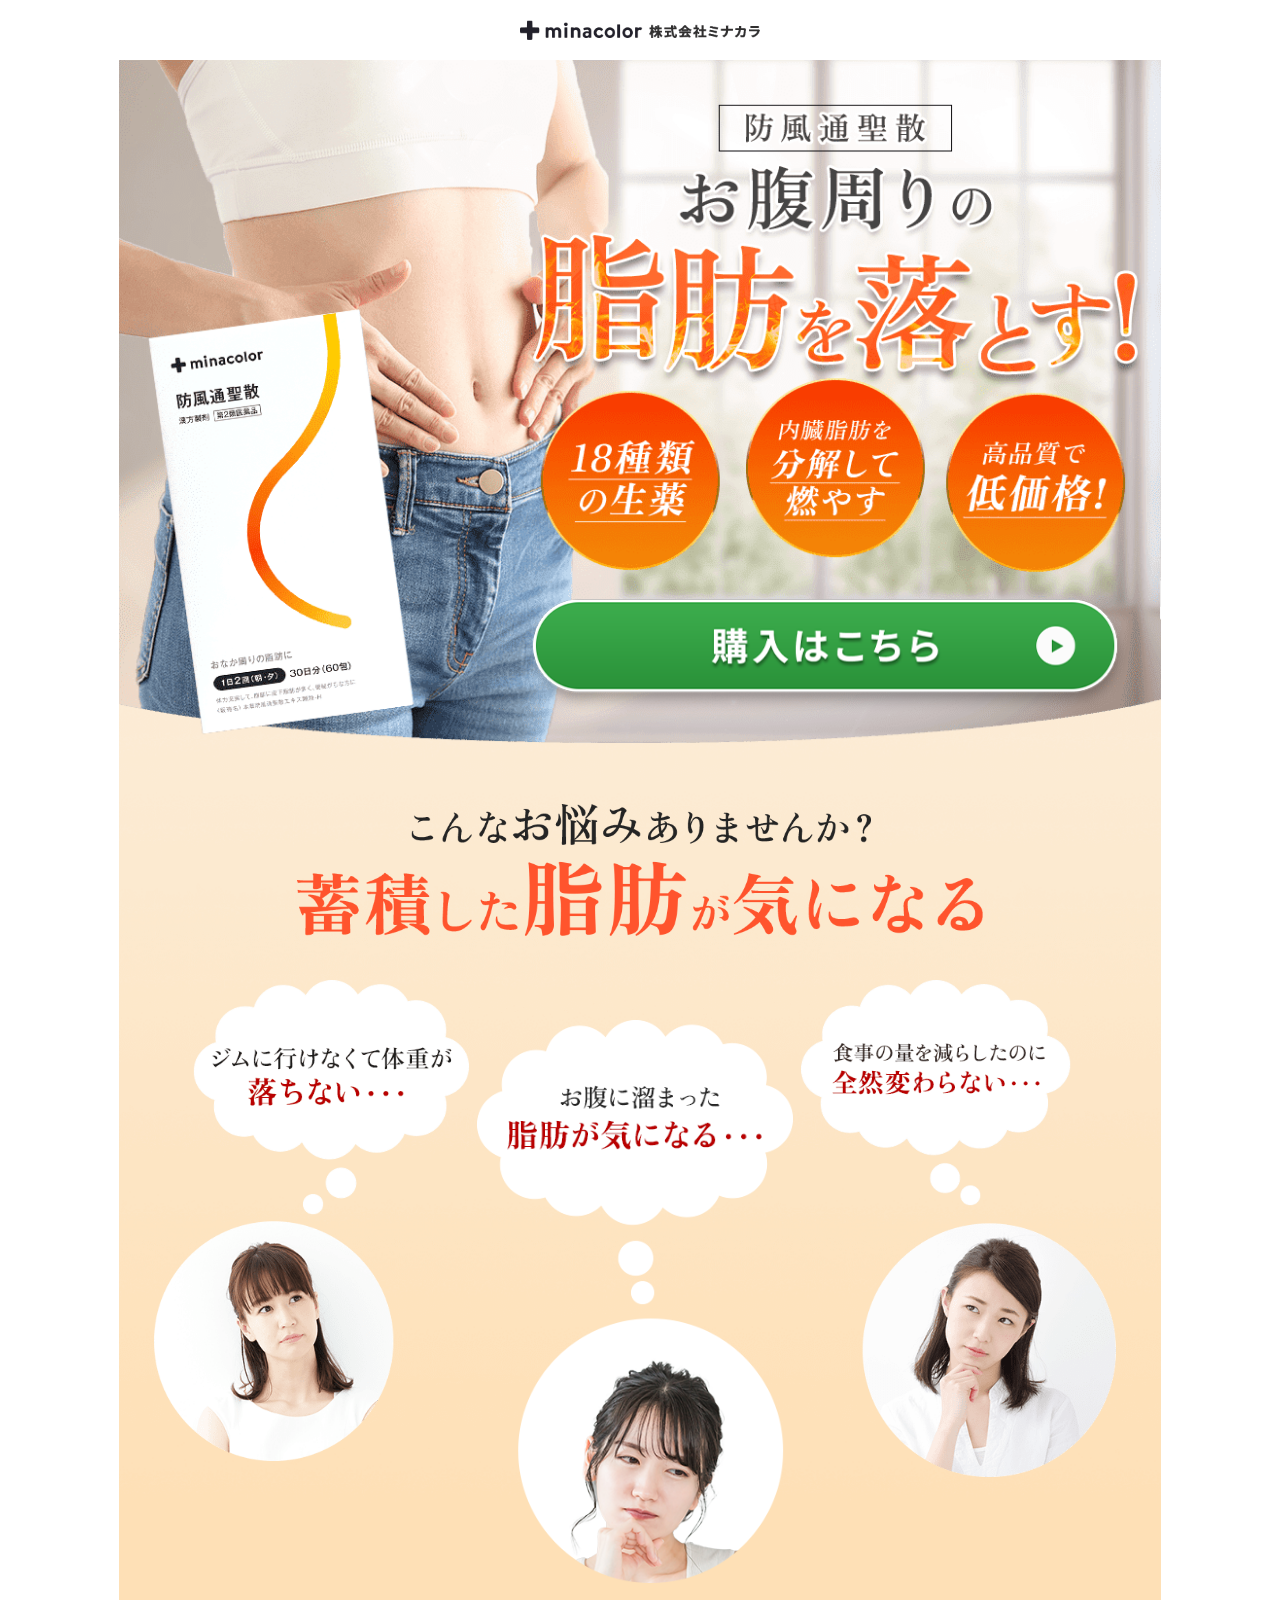
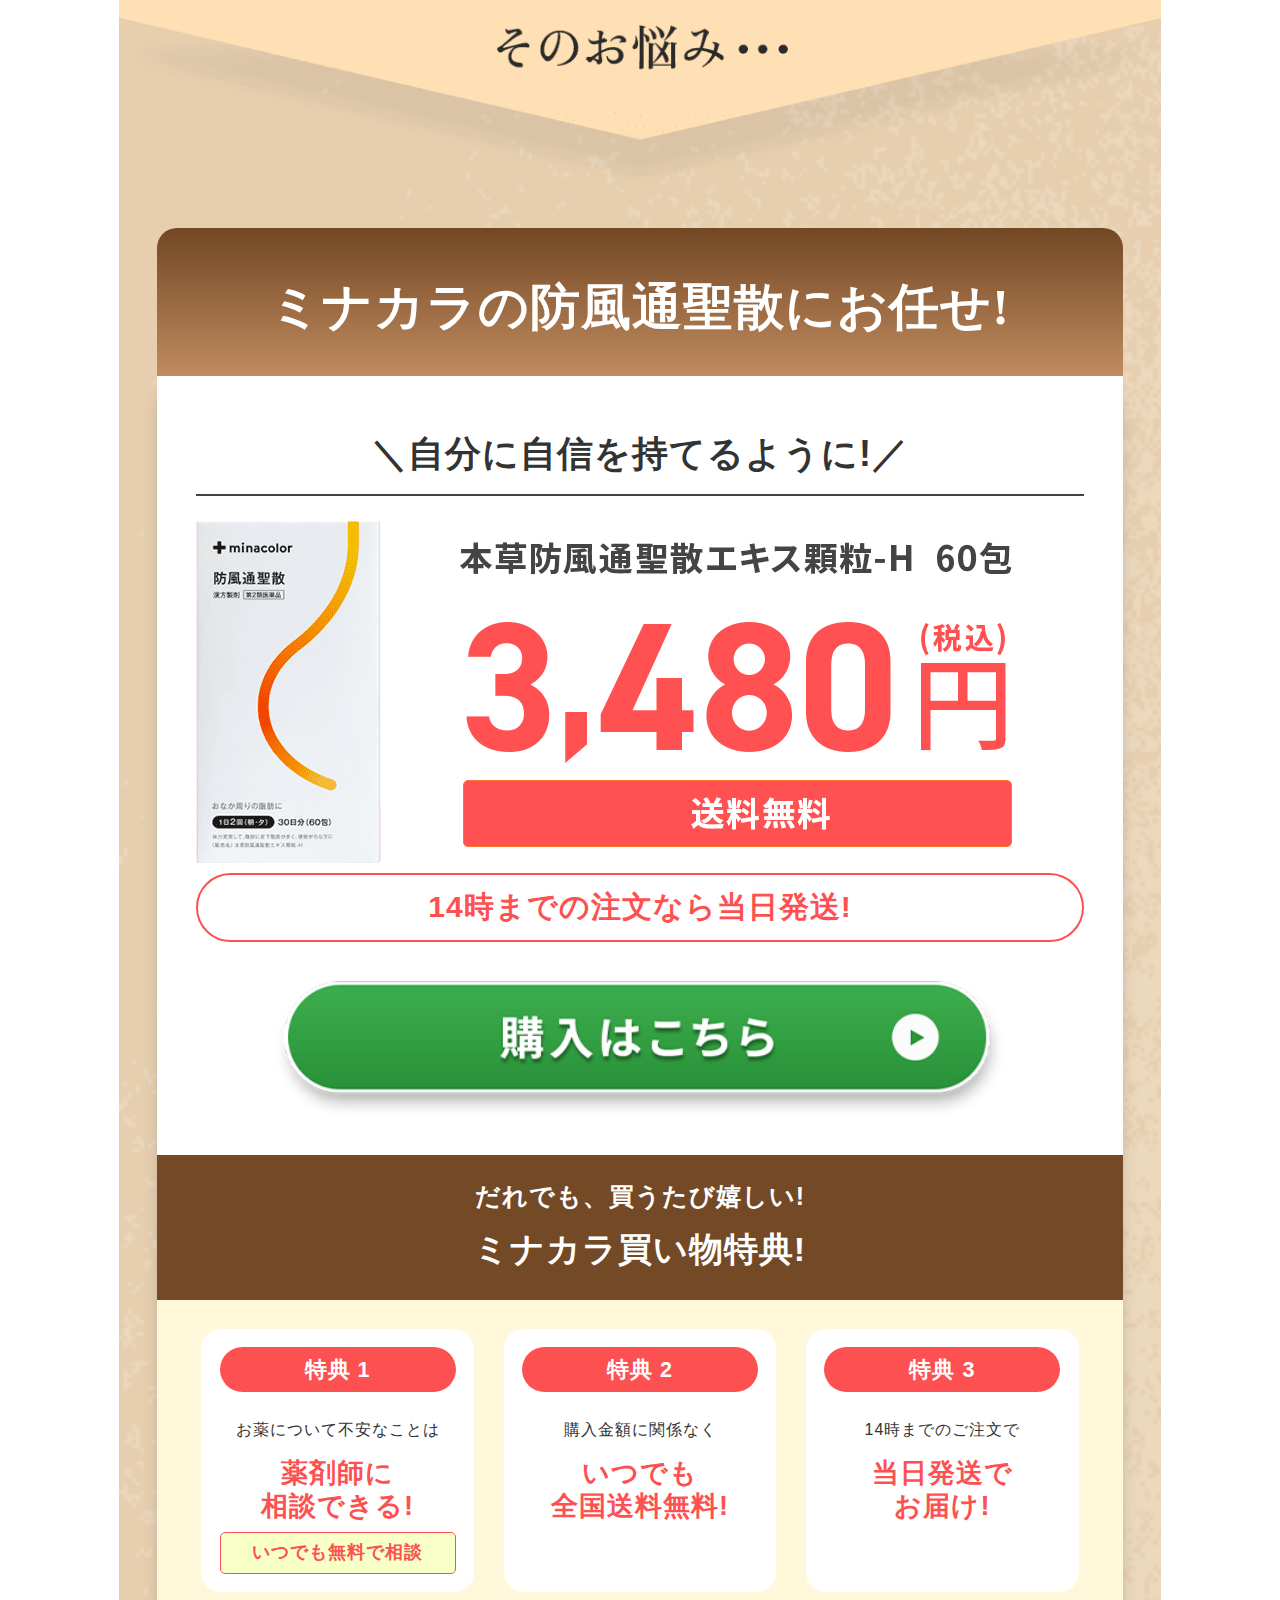
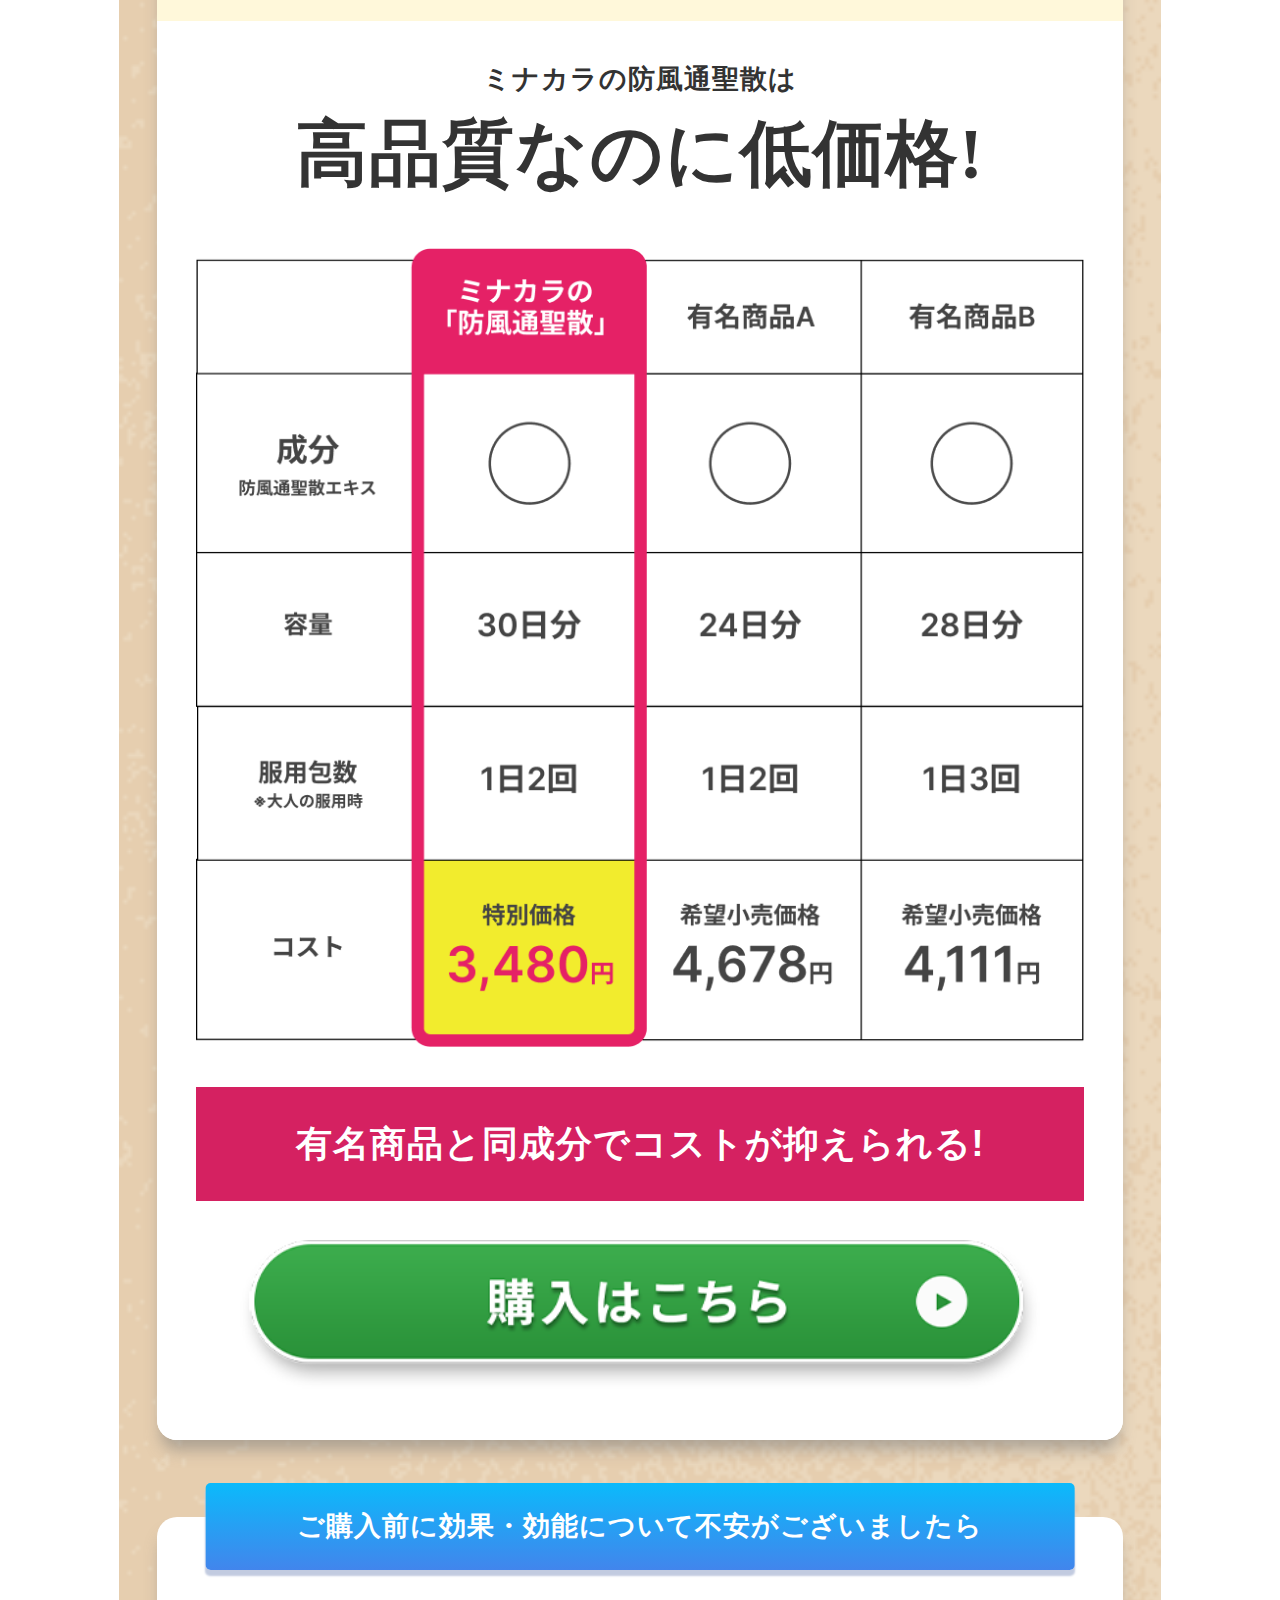
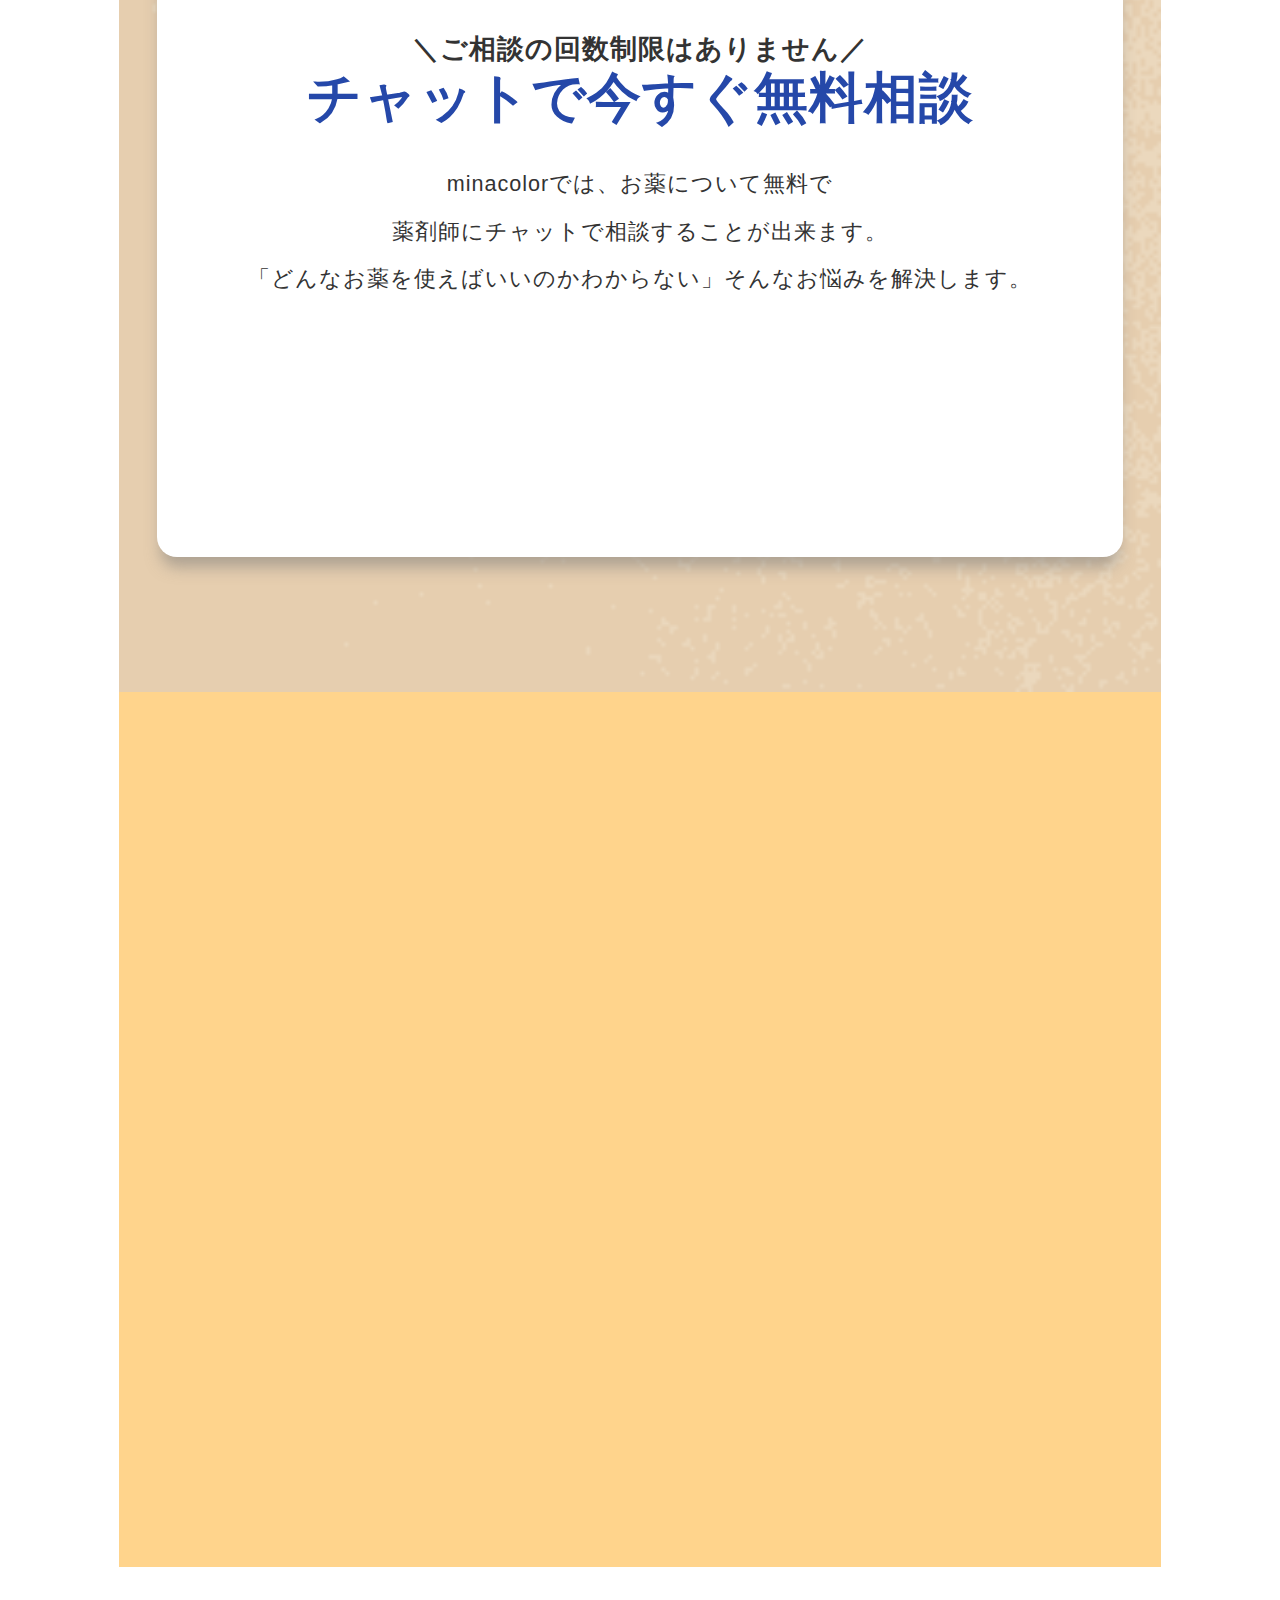
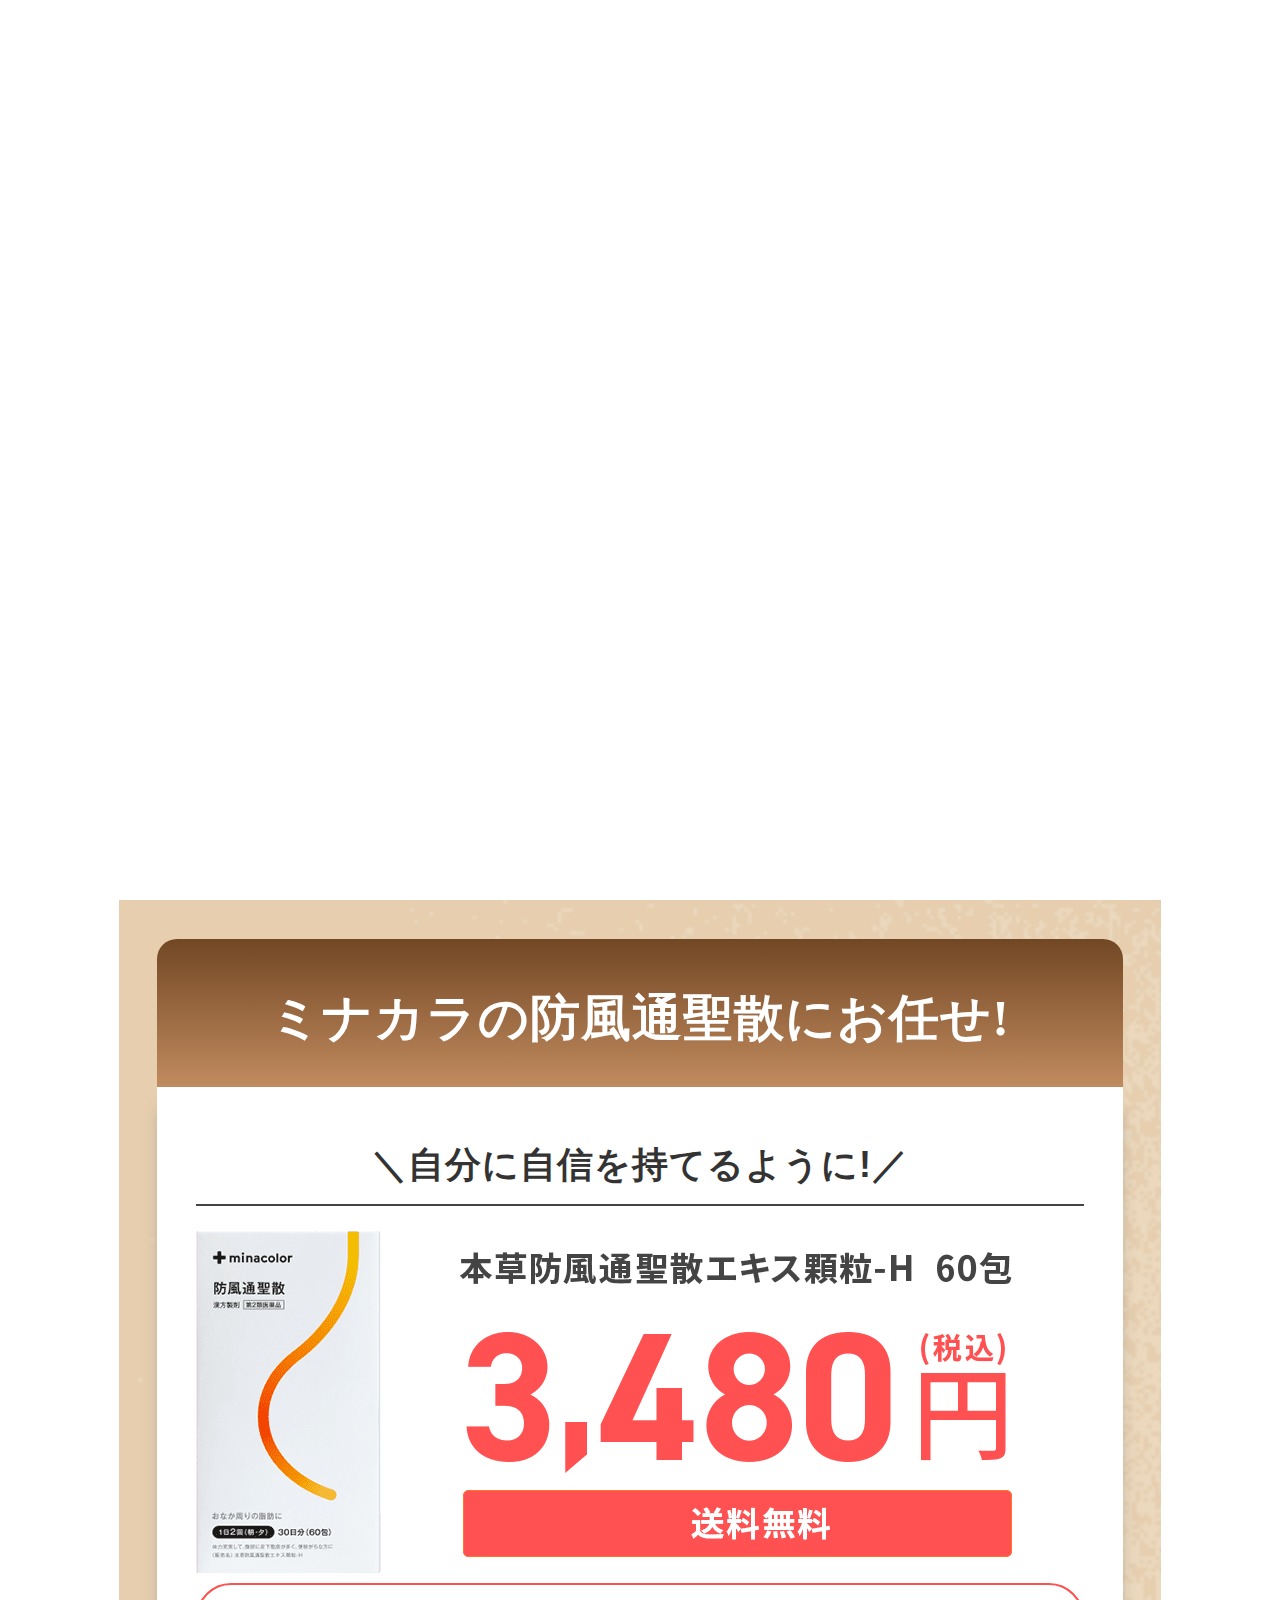
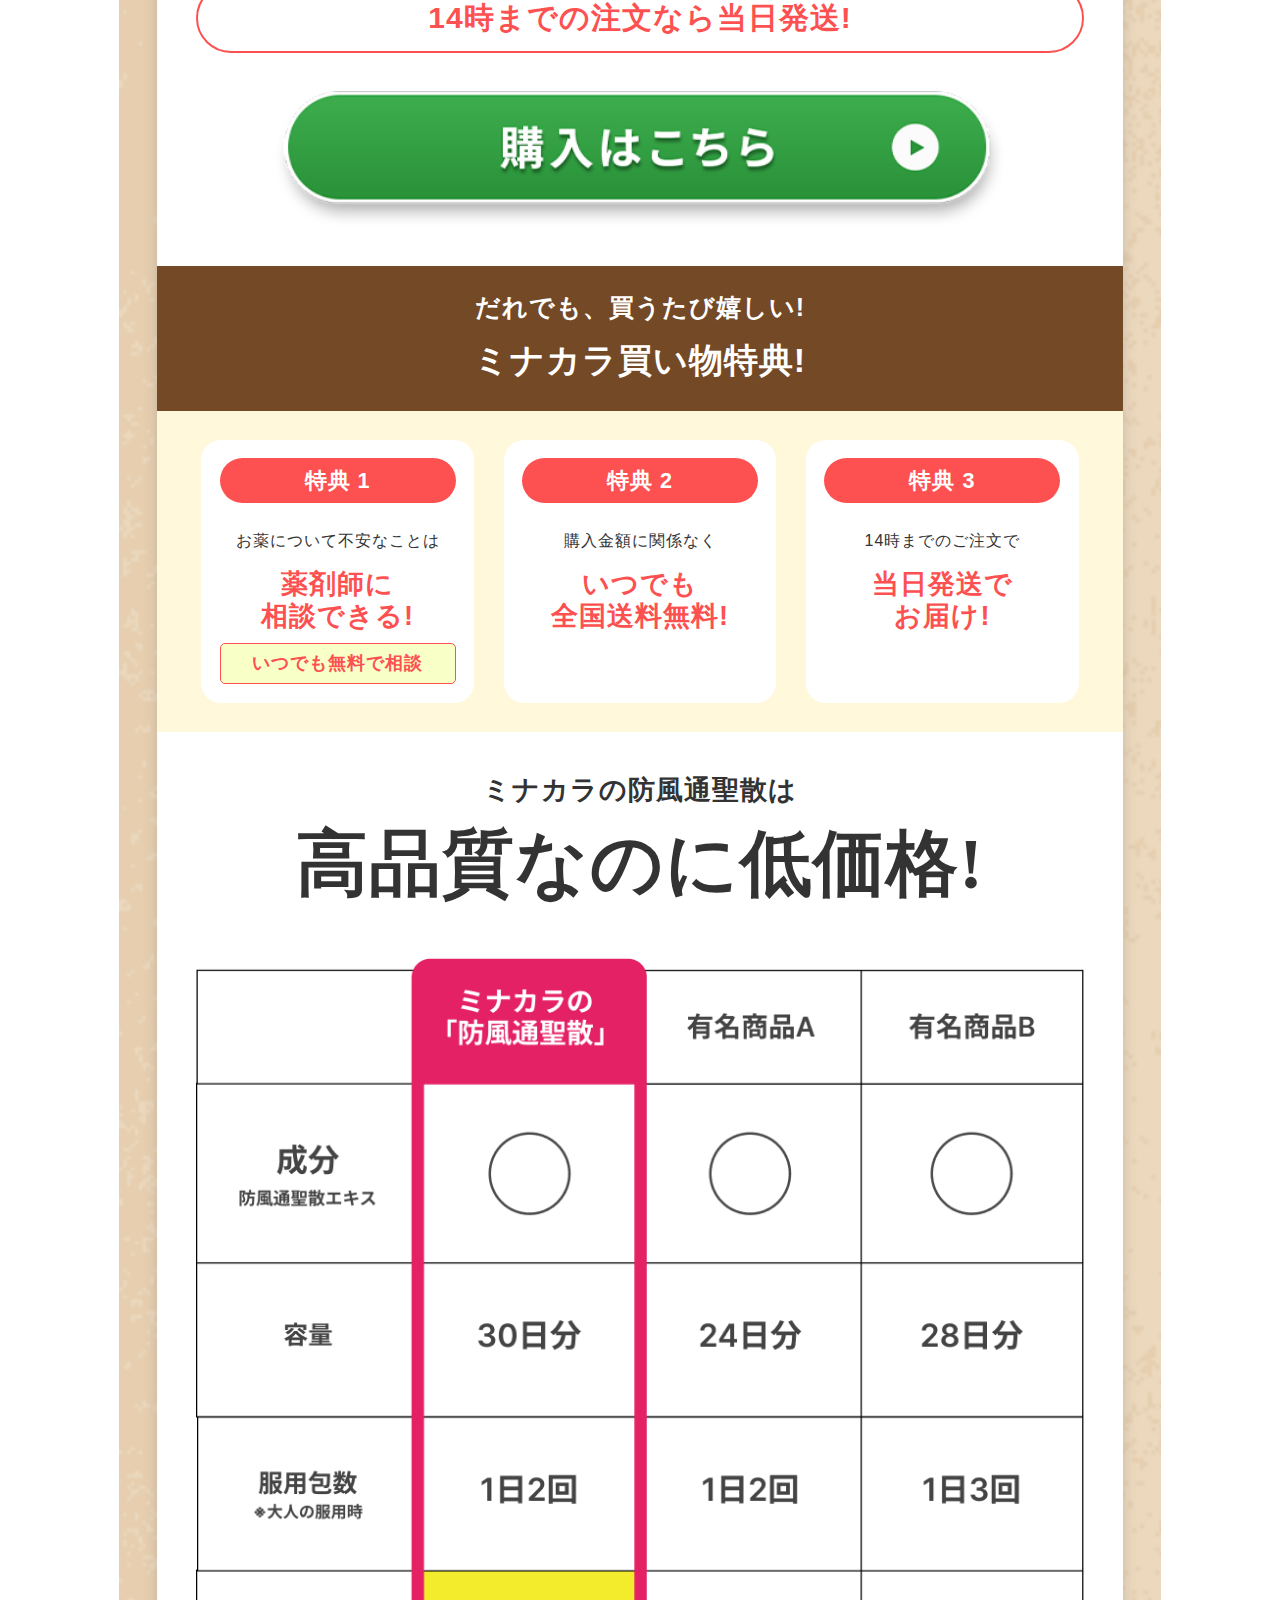
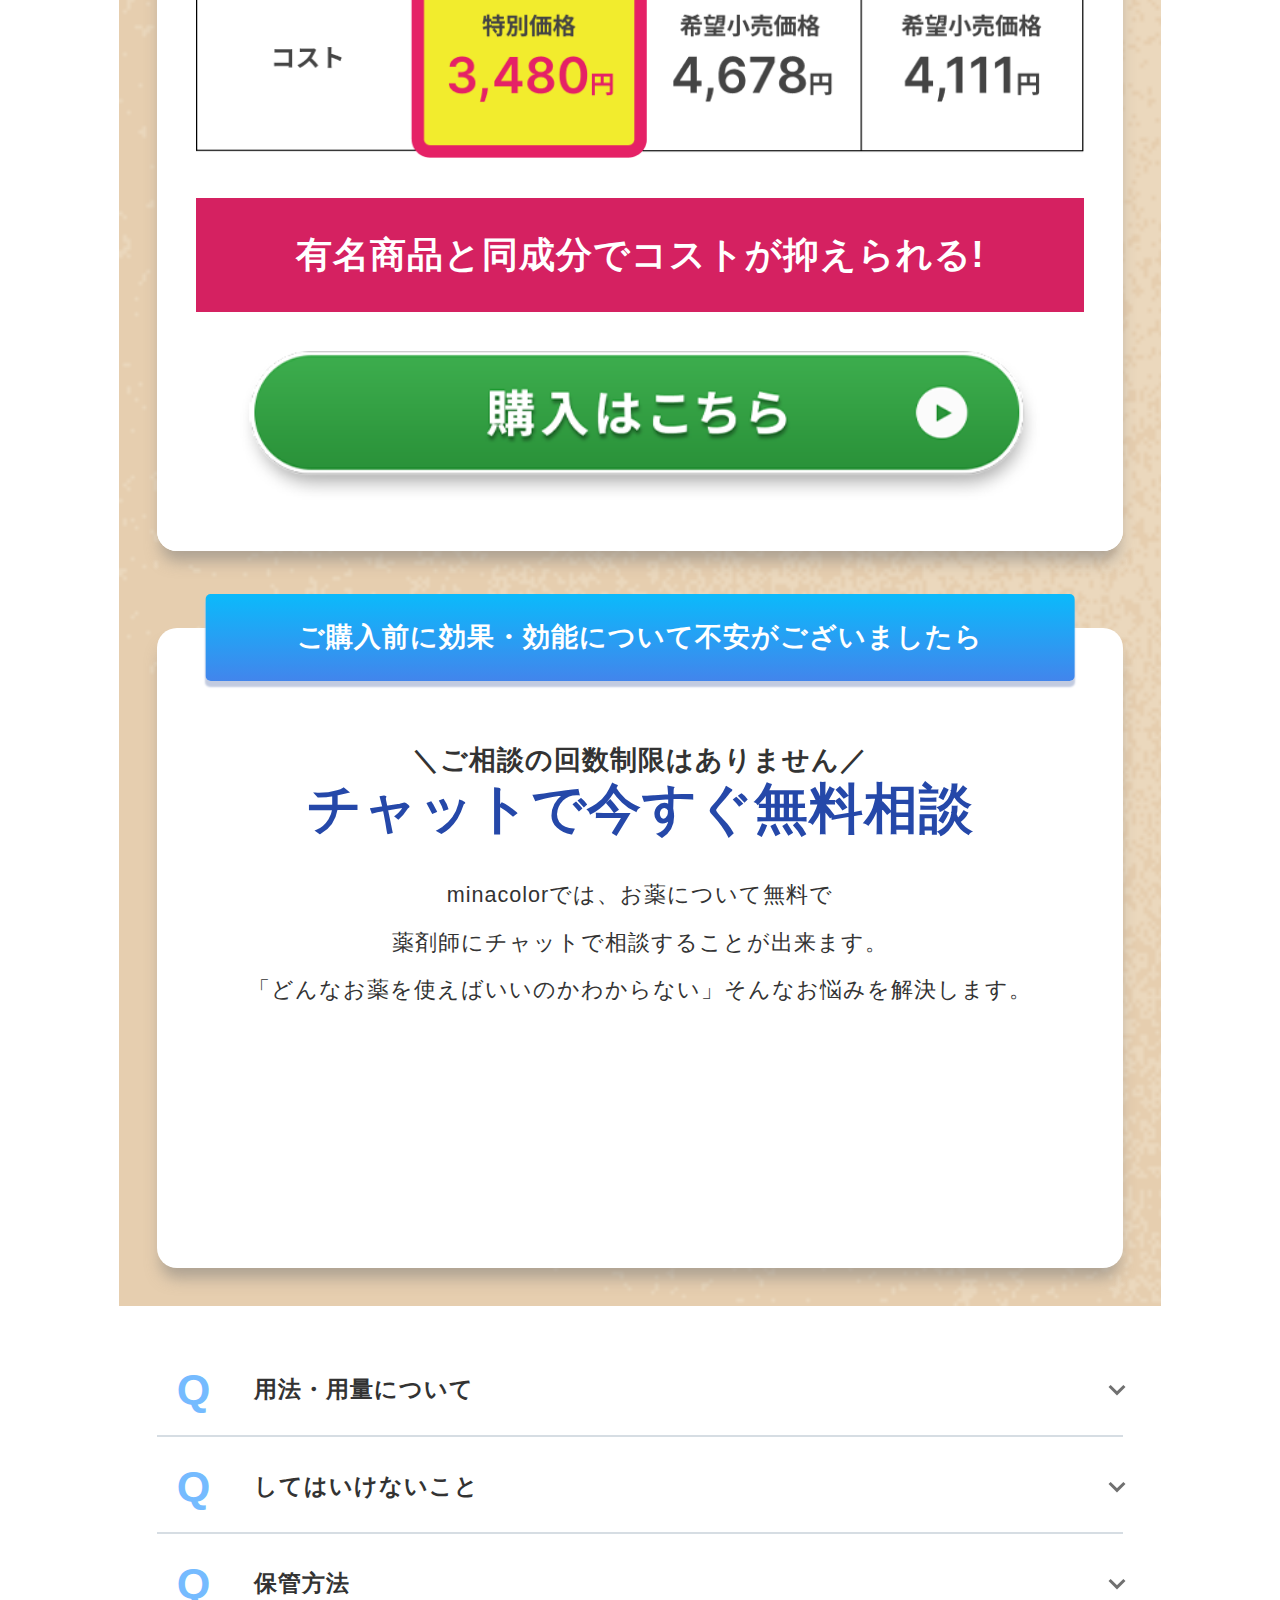
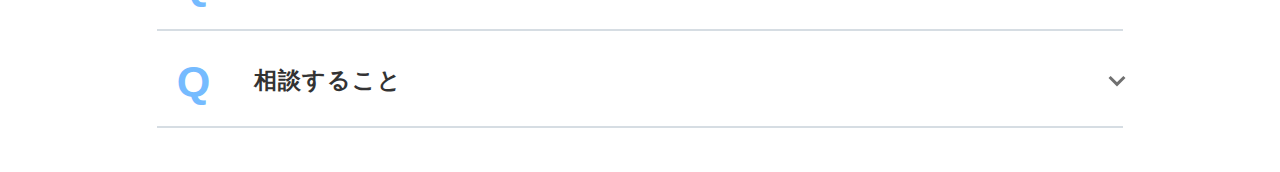
==== boufutusyousan-lp/index.html @ d7659948 "レイアウトシフト回避" ====
<!DOCTYPE html>
<html lang="ja">
    <head>
        <meta charset="UTF-8" />
        <meta name="viewport" content="width=device-width" />
        <title>防風通聖散</title>
        <link rel="stylesheet" href="./css/theme-b31af693.css" type="text/css" />
        <link rel="stylesheet" href="./css/style.css" type="text/css" />
        <script src="https://code.jquery.com/jquery-3.3.1.js"></script>
    </head>

    <body>
        <div class="lp-boufutusyousan">
            <div class="container">
                <main>
                    <section class="lp-boufutusyousan-header">
                        <img class="lazyload" class="lazyload" loading="lazy" src="./img/logo.png" alt="株式会社ミナカラ" />
                    </section>

                    <section class="lp-boufutusyousan-fv">
                        <h1>
                            <img class="lazyload lp-boufutusyousan-responsive-pc" loading="lazy" src="./img/fv-pc-bg.png" alt="防風通聖散 お腹周りの脂肪を落とす!" width="1072" height="702" />
                            <img class="lazyload lp-boufutusyousan-responsive-sp" loading="lazy" src="./img/fv-sp-bg.png" alt="防風通聖散 お腹周りの脂肪を落とす!" width="750" height="1148" />
                        </h1>
                        <a class="lp-boufutusyousan-fv-cta" href="https://minacolor.com/products/49873340000003">
                            <img class="lazyload" loading="lazy" src="./img/fv-cta.png" alt="購入はこちら" width="612" height="114" />
                        </a>
                    </section>

                    <section class="lp-boufutusyousan-trouble">
                        <h2>
                            <img
                                class="lazyload lp-boufutusyousan-responsive-pc"
                                loading="lazy"
                                src="./img/trouble-title-pc.png"
                                alt="こんなお悩みありませんか？蓄積した脂肪が気になる"
                                width="999"
                                height="193"
                            />
                            <img
                                class="lazyload lp-boufutusyousan-responsive-sp"
                                loading="lazy"
                                src="./img/trouble-title-sp.png"
                                alt="こんなお悩みありませんか？蓄積した脂肪が気になる"
                                width="547"
                                height="230"
                            />
                        </h2>

                        <div class="lp-boufutusyousan-trouble-box">
                            <div class="lp-boufutusyousan-trouble-box-1">
                                <img class="lazyload lp-boufutusyousan-responsive-pc" loading="lazy" src="./img/trouble-1-pc.png" alt="ジムに行けなくて体重が落ちない・・・" width="404" height="616" />
                                <img class="lazyload lp-boufutusyousan-responsive-sp" loading="lazy" src="./img/trouble-1-sp.png" alt="ジムに行けなくて体重が落ちない・・・" width="665" height="239" />
                            </div>

                            <div class="lp-boufutusyousan-trouble-box-2">
                                <img class="lazyload lp-boufutusyousan-responsive-pc" loading="lazy" src="./img/trouble-2-pc.png" alt="お腹に溜まった脂肪が気になる・・・" width="353" height="630" />
                                <img class="lazyload lp-boufutusyousan-responsive-sp" loading="lazy" src="./img/trouble-2-sp.png" alt="お腹に溜まった脂肪が気になる・・・" width="665" height="230" />
                            </div>

                            <div class="lp-boufutusyousan-trouble-box-3">
                                <img
                                    class="lazyload lp-boufutusyousan-responsive-pc"
                                    loading="lazy"
                                    src="./img/trouble-3-pc.png"
                                    alt="食事の量を減らしたのに全然変わらない・・・"
                                    width="399"
                                    height="629"
                                />
                                <img
                                    class="lazyload lp-boufutusyousan-responsive-sp"
                                    loading="lazy"
                                    src="./img/trouble-3-sp.png"
                                    alt="食事の量を減らしたのに全然変わらない・・・"
                                    width="674"
                                    height="252"
                                />
                            </div>
                        </div>
                    </section>

                    <section class="lp-boufutusyousan-offer">
                        <div class="lp-boufutusyousan-responsive-pc">
                            <img class="lazyload" loading="lazy" src="./img/trouble-result-pc.png" alt="そのお悩み・・・" width="1072" height="176" />
                        </div>
                        <div class="lp-boufutusyousan-responsive-sp">
                            <img class="lazyload" loading="lazy" src="./img/trouble-result-sp.png" alt="そのお悩み・・・" width="750" height="148" />
                        </div>
                        <div class="lp-boufutusyousan-offer-inner lp-boufutusyousan-offer-inner-bottom">
                            <h2>ミナカラの防風通聖散にお任せ!</h2>
                            <div class="lp-boufutusyousan-offer-bg">
                                <div class="lp-boufutusyousan-offer-box">
                                    <p class="offer-message">＼自分に自信を持てるように!／</p>
                                    <div class="lp-boufutusyousan-offer-inner-text">
                                        <img class="lazyload lp-boufutusyousan-responsive-pc" loading="lazy" src="./img/offer-money-pc.png" alt="送料無料3480円" width="816" height="342" />
                                        <img class="lazyload lp-boufutusyousan-responsive-sp" loading="lazy" src="./img/offer-money-sp.png" alt="送料無料3480円" width="636" height="295" />
                                        <div class="lp-boufutusyousan-offer-inner-text-box">
                                            <div class="lp-boufutusyousan-offer-inner-text-point">
                                                <p>14時までの注文なら当日発送!</p>
                                            </div>
                                        </div>
                                        <div class="lp-boufutusyousan-offer-cta">
                                            <a href="https://minacolor.com/products/49873340000003">
                                                <img class="lazyload lp-boufutusyousan-responsive-pc" loading="lazy" src="./img/fv-cta.png" alt="購入はこちら" width="612" height="114" />
                                                <img class="lazyload lp-boufutusyousan-responsive-sp" loading="lazy" src="./img/offer-sp-cta.png" alt="購入はこちら" width="665" height="170" />
                                            </a>
                                        </div>
                                    </div>
                                </div>

                                <div class="lp-boufutusyousan-offer-benefits">
                                    <h3>だれでも、買うたび嬉しい!<br /><span>ミナカラ買い物特典!</span></h3>

                                    <div class="lp-boufutusyousan-offer-benefits-box">
                                        <div class="lp-boufutusyousan-offer-benefits-item">
                                            <p class="lp-boufutusyousan-offer-benefits-no">特典 1</p>
                                            <p class="lp-boufutusyousan-offer-benefits-free lp-boufutusyousan-responsive-sp">いつでも無料で相談</p>
                                            <p class="lp-boufutusyousan-offer-benefits-text">お薬について不安なことは</p>
                                            <p class="lp-boufutusyousan-offer-benefits-main-text">薬剤師に<br class="lp-boufutusyousan-responsive-pc" />相談できる!</p>
                                            <p class="lp-boufutusyousan-offer-benefits-free lp-boufutusyousan-responsive-pc">いつでも無料で相談</p>
                                        </div>

                                        <div class="lp-boufutusyousan-offer-benefits-item">
                                            <p class="lp-boufutusyousan-offer-benefits-no">特典 2</p>
                                            <p class="lp-boufutusyousan-offer-benefits-text">購入金額に関係なく</p>
                                            <p class="lp-boufutusyousan-offer-benefits-main-text">いつでも<br class="lp-boufutusyousan-responsive-pc" />全国送料無料!</p>
                                        </div>

                                        <div class="lp-boufutusyousan-offer-benefits-item">
                                            <p class="lp-boufutusyousan-offer-benefits-no">特典 3</p>
                                            <p class="lp-boufutusyousan-offer-benefits-text">14時までのご注文で</p>
                                            <p class="lp-boufutusyousan-offer-benefits-main-text">当日発送で<br class="lp-boufutusyousan-responsive-pc" />お届け!</p>
                                        </div>
                                    </div>
                                </div>

                                <div class="lp-boufutusyousan-offer-graph">
                                    <h3>ミナカラの防風通聖散は<br /><span>高品質なのに低価格!</span></h3>
                                    <img class="lazyload" loading="lazy" src="./img/offer-graph.png" alt="高品質なのに低価格" width="906" height="815" />
                                    <p>有名商品と同成分でコストが抑えられる!</p>
                                </div>

                                <div class="lp-boufutusyousan-offer-cta lp-boufutusyousan-offer-cta-bottom">
                                    <a href="https://minacolor.com/products/49873340000003">
                                        <img class="lazyload lp-boufutusyousan-responsive-pc" loading="lazy" src="./img/fv-cta.png" alt="購入はこちら" width="612" height="114" />
                                        <img class="lazyload lp-boufutusyousan-responsive-sp" loading="lazy" src="./img/offer-sp-cta.png" alt="購入はこちら" width="665" height="170" />
                                    </a>
                                </div>
                            </div>

                            <div class="lp-boufutusyousan-line">
                                <h2>ご購入前に効果・効能について<br class="lp-boufutusyousan-responsive-sp" />不安がございましたら</h2>

                                <div class="lp-boufutusyousan-line-box">
                                    <div class="lp-boufutusyousan-line-text">
                                        <p class="lp-boufutusyousan-line-title">＼ご相談の回数制限はありません／<br /><span>チャットで今すぐ無料相談</span></p>
                                        <p class="lp-boufutusyousan-line-explanatory">
                                            minacolorでは、お薬について無料で<br />
                                            薬剤師にチャットで相談することが出来ます。<br />
                                            「どんなお薬を使えばいいのかわからない」そんなお悩みを解決します。
                                        </p>
                                    </div>
                                    <div class="lp-boufutusyousan-line-cta">
                                        <a href="https://minacolor.com/pages/questions">
                                            <img loading="lazy" src="./img/qa-cta.png" alt="まずは薬剤師に相談する" width="913" height="196" />
                                        </a>
                                    </div>
                                </div>
                            </div>
                        </div>
                    </section>

                    <section class="lp-boufutusyousan-about">
                        <img class="lazyload lp-boufutusyousan-about-title-bg lp-boufutusyousan-responsive-pc" loading="lazy" src="./img/about-bg-pc.png" width="1072" height="900" />
                        <img class="lazyload lp-boufutusyousan-about-title-bg lp-boufutusyousan-responsive-sp" loading="lazy" src="./img/about-bg-sp.png" width="750" height="934" />

                        <div class="lp-boufutusyousan-about-title-inner">
                            <h2><img loading="lazy" src="./img/about-title.png" alt="2つの働きで飲んで改善!" width="645" height="283" /></h2>

                            <div class="lp-boufutusyousan-about-combustion">
                                <p>
                                    <img loading="lazy" src="./img/about-item-combustion.png" alt="内臓脂肪を分解して燃やす" width="385" height="323" />
                                </p>
                            </div>

                            <div class="lp-boufutusyousan-about-discharge">
                                <p>
                                    <img loading="lazy" src="./img/about-item-discharge.png" alt="余分な脂を便と一緒に出す" width="386" height="330" />
                                </p>
                            </div>

                            <div class="lp-boufutusyousan-about-message">
                                <p>
                                    <img loading="lazy" src="./img/about-message.png" alt="18種類の生薬が脂肪の代謝に働きかける" width="680" height="243" />
                                </p>
                            </div>

                            <div class="lp-boufutusyousan-about-result">
                                <p>
                                    <img loading="lazy" src="./img/about-result.png" alt="さらに幅広く効果を発揮!" width="1072" height="215" />
                                </p>
                            </div>
                        </div>
                    </section>

                    <section class="lp-boufutusyousan-effect">
                        <p>
                            <img class="lazyload lp-boufutusyousan-responsive-pc" loading="lazy" src="./img/effect-item-pc.png" alt="高血圧や肥満に伴うお悩みにも" width="1072" height="1099" />
                            <img class="lazyload lp-boufutusyousan-responsive-sp" loading="lazy" src="./img/effect-item-sp.png" alt="高血圧や肥満に伴うお悩みにも" width="750" height="785" />
                        </p>
                    </section>

                    <section class="lp-boufutusyousan-offer">
                        <div class="lp-boufutusyousan-offer-inner">
                            <h2>ミナカラの防風通聖散にお任せ!</h2>
                            <div class="lp-boufutusyousan-offer-bg">
                                <div class="lp-boufutusyousan-offer-box">
                                    <p class="offer-message">＼自分に自信を持てるように!／</p>
                                    <div class="lp-boufutusyousan-offer-inner-text">
                                        <img class="lazyload lp-boufutusyousan-responsive-pc" loading="lazy" src="./img/offer-money-pc.png" alt="送料無料3480円" width="816" height="342" />
                                        <img class="lazyload lp-boufutusyousan-responsive-sp" loading="lazy" src="./img/offer-money-sp.png" alt="送料無料3480円" width="636" height="295" />
                                        <div class="lp-boufutusyousan-offer-inner-text-box">
                                            <div class="lp-boufutusyousan-offer-inner-text-point">
                                                <p>14時までの注文なら当日発送!</p>
                                            </div>
                                        </div>
                                        <div class="lp-boufutusyousan-offer-cta">
                                            <a href="https://minacolor.com/products/49873340000003">
                                                <img class="lazyload lp-boufutusyousan-responsive-pc" loading="lazy" src="./img/fv-cta.png" alt="購入はこちら" width="612" height="114" />
                                                <img class="lazyload lp-boufutusyousan-responsive-sp" loading="lazy" src="./img/offer-sp-cta.png" alt="購入はこちら" width="665" height="170" />
                                            </a>
                                        </div>
                                    </div>
                                </div>

                                <div class="lp-boufutusyousan-offer-benefits">
                                    <h3>だれでも、買うたび嬉しい!<br /><span>ミナカラ買い物特典!</span></h3>

                                    <div class="lp-boufutusyousan-offer-benefits-box">
                                        <div class="lp-boufutusyousan-offer-benefits-item">
                                            <p class="lp-boufutusyousan-offer-benefits-no">特典 1</p>
                                            <p class="lp-boufutusyousan-offer-benefits-free lp-boufutusyousan-responsive-sp">いつでも無料で相談</p>
                                            <p class="lp-boufutusyousan-offer-benefits-text">お薬について不安なことは</p>
                                            <p class="lp-boufutusyousan-offer-benefits-main-text">薬剤師に<br class="lp-boufutusyousan-responsive-pc" />相談できる!</p>
                                            <p class="lp-boufutusyousan-offer-benefits-free lp-boufutusyousan-responsive-pc">いつでも無料で相談</p>
                                        </div>

                                        <div class="lp-boufutusyousan-offer-benefits-item">
                                            <p class="lp-boufutusyousan-offer-benefits-no">特典 2</p>
                                            <p class="lp-boufutusyousan-offer-benefits-text">購入金額に関係なく</p>
                                            <p class="lp-boufutusyousan-offer-benefits-main-text">いつでも<br class="lp-boufutusyousan-responsive-pc" />全国送料無料!</p>
                                        </div>

                                        <div class="lp-boufutusyousan-offer-benefits-item">
                                            <p class="lp-boufutusyousan-offer-benefits-no">特典 3</p>
                                            <p class="lp-boufutusyousan-offer-benefits-text">14時までのご注文で</p>
                                            <p class="lp-boufutusyousan-offer-benefits-main-text">当日発送で<br class="lp-boufutusyousan-responsive-pc" />お届け!</p>
                                        </div>
                                    </div>
                                </div>

                                <div class="lp-boufutusyousan-offer-graph">
                                    <h3>ミナカラの防風通聖散は<br /><span>高品質なのに低価格!</span></h3>
                                    <img class="lazyload" loading="lazy" src="./img/offer-graph.png" alt="高品質なのに低価格" width="906" height="815" />
                                    <p>有名商品と同成分でコストが抑えられる!</p>
                                </div>

                                <div class="lp-boufutusyousan-offer-cta lp-boufutusyousan-offer-cta-bottom">
                                    <a href="https://minacolor.com/products/49873340000003">
                                        <img class="lazyload lp-boufutusyousan-responsive-pc" loading="lazy" src="./img/fv-cta.png" alt="購入はこちら" width="612" height="114" />
                                        <img class="lazyload lp-boufutusyousan-responsive-sp" loading="lazy" src="./img/offer-sp-cta.png" alt="購入はこちら" width="665" height="170" />
                                    </a>
                                </div>
                            </div>

                            <div class="lp-boufutusyousan-line">
                                <h2>ご購入前に効果・効能について<br class="lp-boufutusyousan-responsive-sp" />不安がございましたら</h2>

                                <div class="lp-boufutusyousan-line-box">
                                    <div class="lp-boufutusyousan-line-text">
                                        <p class="lp-boufutusyousan-line-title">＼ご相談の回数制限はありません／<br /><span>チャットで今すぐ無料相談</span></p>
                                        <p class="lp-boufutusyousan-line-explanatory">
                                            minacolorでは、お薬について無料で<br />
                                            薬剤師にチャットで相談することが出来ます。<br />
                                            「どんなお薬を使えばいいのかわからない」そんなお悩みを解決します。
                                        </p>
                                    </div>
                                    <div class="lp-boufutusyousan-line-cta">
                                        <a href="https://minacolor.com/pages/questions">
                                            <img loading="lazy" src="./img/qa-cta.png" alt="まずは薬剤師に相談する" width="913" height="196" />
                                        </a>
                                    </div>
                                </div>
                            </div>
                        </div>
                    </section>

                    <section class="lp-boufutusyousan-faq">
                        <details class="lp-boufutusyousan-faq-item">
                            <summary>用法・用量について</summary>
                            <p>
                                次の量を1日2回朝夕の食前又は食間に服用してください。<br />
                                大人（15歳以上）：1回1包、1日2回<br />
                                15歳未満：服用しないでください
                            </p>
                        </details>
                        <details class="lp-boufutusyousan-faq-item">
                            <summary>してはいけないこと</summary>
                            <p>
                                （守らないと現在の症状が悪化したり、副作用が起こりやすくなります）<br />
                                1．本剤を服用している間は、次の医薬品を服用しないでください。他の瀉下薬（下剤）<br />
                                2．授乳中の人は本剤を服用しないか、本剤を服用する場合は授乳を避けてください。
                            </p>
                        </details>
                        <details class="lp-boufutusyousan-faq-item">
                            <summary>保管方法</summary>
                            <p>
                                （1）直射日光の当たらない湿気の少ない涼しい所に保管してください。<br />
                                （2）小児の手の届かない所に保管してください。<br />
                                （3）他の容器に入れ替えないでください。（誤用の原因になったり品質が変わります。）<br />
                                （4）使用期限をすぎたものは服用しないでください。
                            </p>
                        </details>
                        <details class="lp-boufutusyousan-faq-item">
                            <summary>相談すること</summary>
                            <p>
                                1．次の人は服用前に医師、薬剤師又は登録販売者に相談してください。<br />
                                （1）医師の治療を受けている人<br />
                                （2）妊婦又は妊娠していると思われる人<br />
                                （3）体の虚弱な人（体力の衰えている人、体の弱い人）<br />
                                （4）胃腸が弱く下痢しやすい人<br />
                                （5）発汗傾向の著しい人<br />
                                （6）高齢者<br />
                                （7）今までに薬などにより発疹・発赤、かゆみ等を起こしたことがある人<br />
                                （8）次の症状のある人　むくみ、排尿困難<br />
                                （9）次の診断を受けた人　高血圧、心臓病、腎臓病、甲状腺機能障害<br />
                                2．服用後、次の症状があらわれた場合は副作用の可能性があるので、直ちに服用を中止し、この箱を持って医師、薬剤師又は登録販売者に相談してください。<br />
                                　［関係部位：症状］<br />
                                　　皮膚：発疹・発赤、かゆみ<br />
                                　　消化器：吐き気・嘔吐、食欲不振、胃部不快感、腹部膨満、はげしい腹痛を伴う下痢、腹痛<br />
                                　　精神神経系：めまい<br />
                                　　その他：発汗、動悸、むくみ、頭痛<br />
                                　 まれに下記の重篤な症状が起こることがあります。その場合は直ちに医師の診療を受けてください。<br />
                                　［症状の名称：症状］<br />
                                　　間質性肺炎：階段を上ったり、少し無理をしたりすると息切れがする・息苦しくなる、空せき、発熱等がみられ、これらが急にあらわれたり、持続したりする。<br />
                                　　偽アルドステロン症、ミオパチー：手足のだるさ、しびれ、つっぱり感やこわばりに加えて、脱力感、筋肉痛があらわれ、徐々に強くなる。<br />
                                　　肝機能障害：発熱、かゆみ、発疹、黄疸（皮膚や白目が黄色くなる）、褐色尿、全身のだるさ、食欲不振等があらわれる。<br />
                                　　腸間膜静脈硬化症：長期服用により、腹痛、下痢、便秘、腹部膨満等が繰り返しあらわれる。<br />
                                3．服用後、次の症状があらわれることがあるので、このような症状の持続又は増強が見られた場合には、服用を中止し、この箱を持って医師、薬剤師又は登録販売者に相談してください。<br />
                                　　下痢、便秘<br />
                                4．1ヶ月位（便秘に服用する場合には1週間位）服用しても症状がよくならない場合は服用を中止し、この箱を持って医師、薬剤師又は登録販売者に相談してください。<br />
                                5．長期連用する場合には、医師、薬剤師又は登録販売者に相談してください。<br />
                            </p>
                        </details>
                    </section>
                </main>
            </div>
        </div>
    </body>
</html>
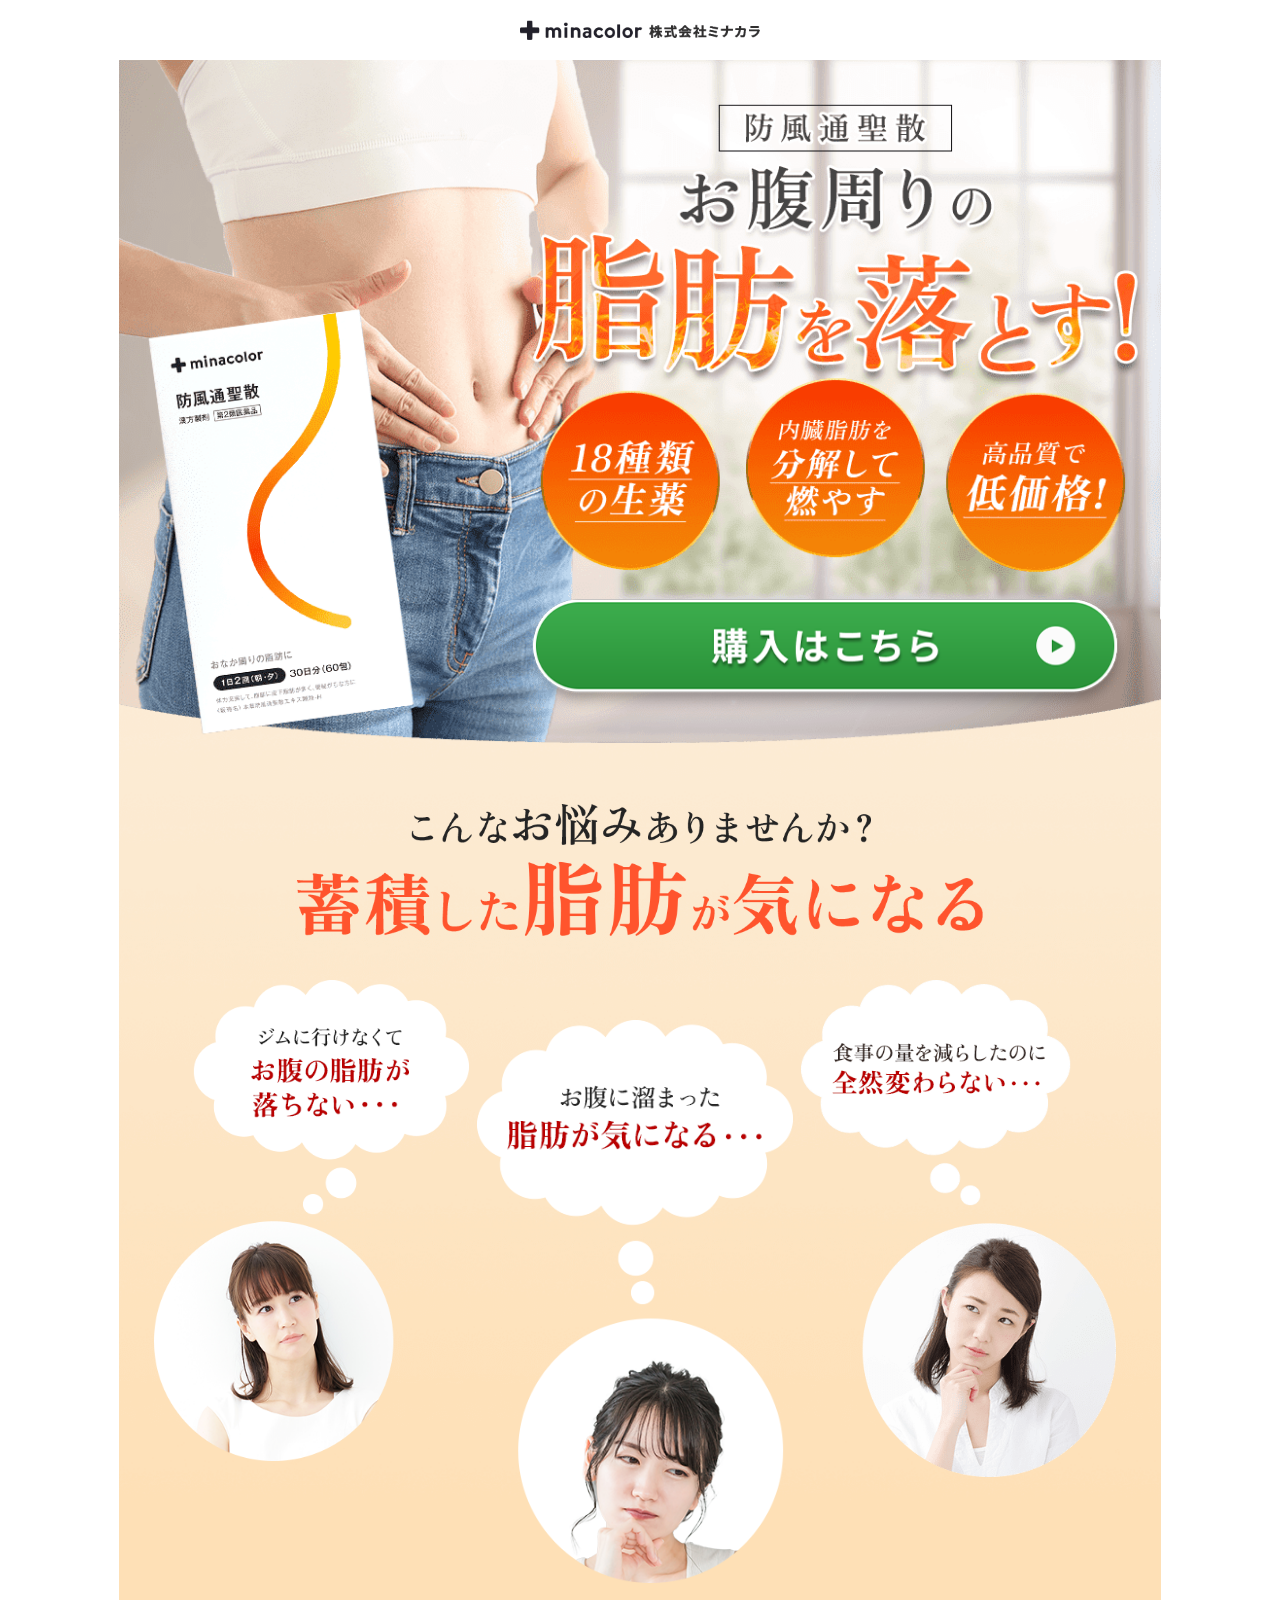
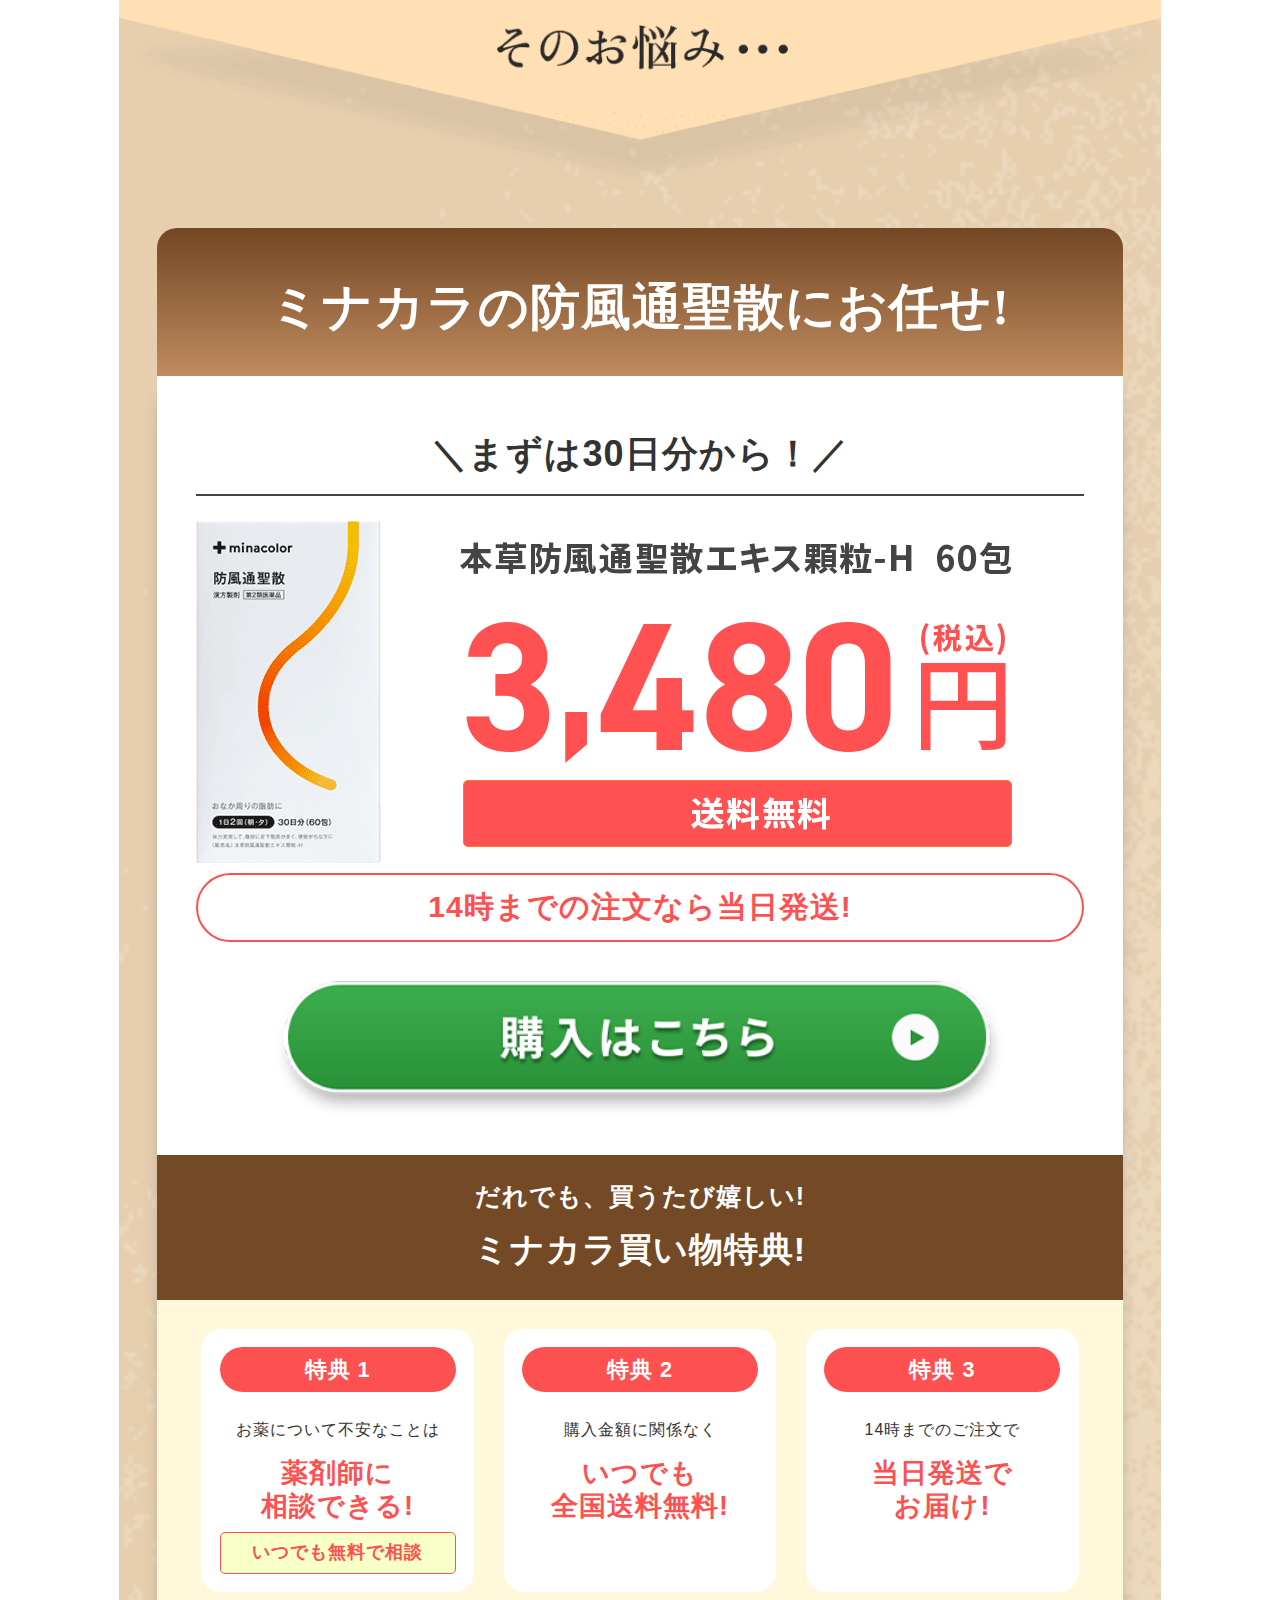
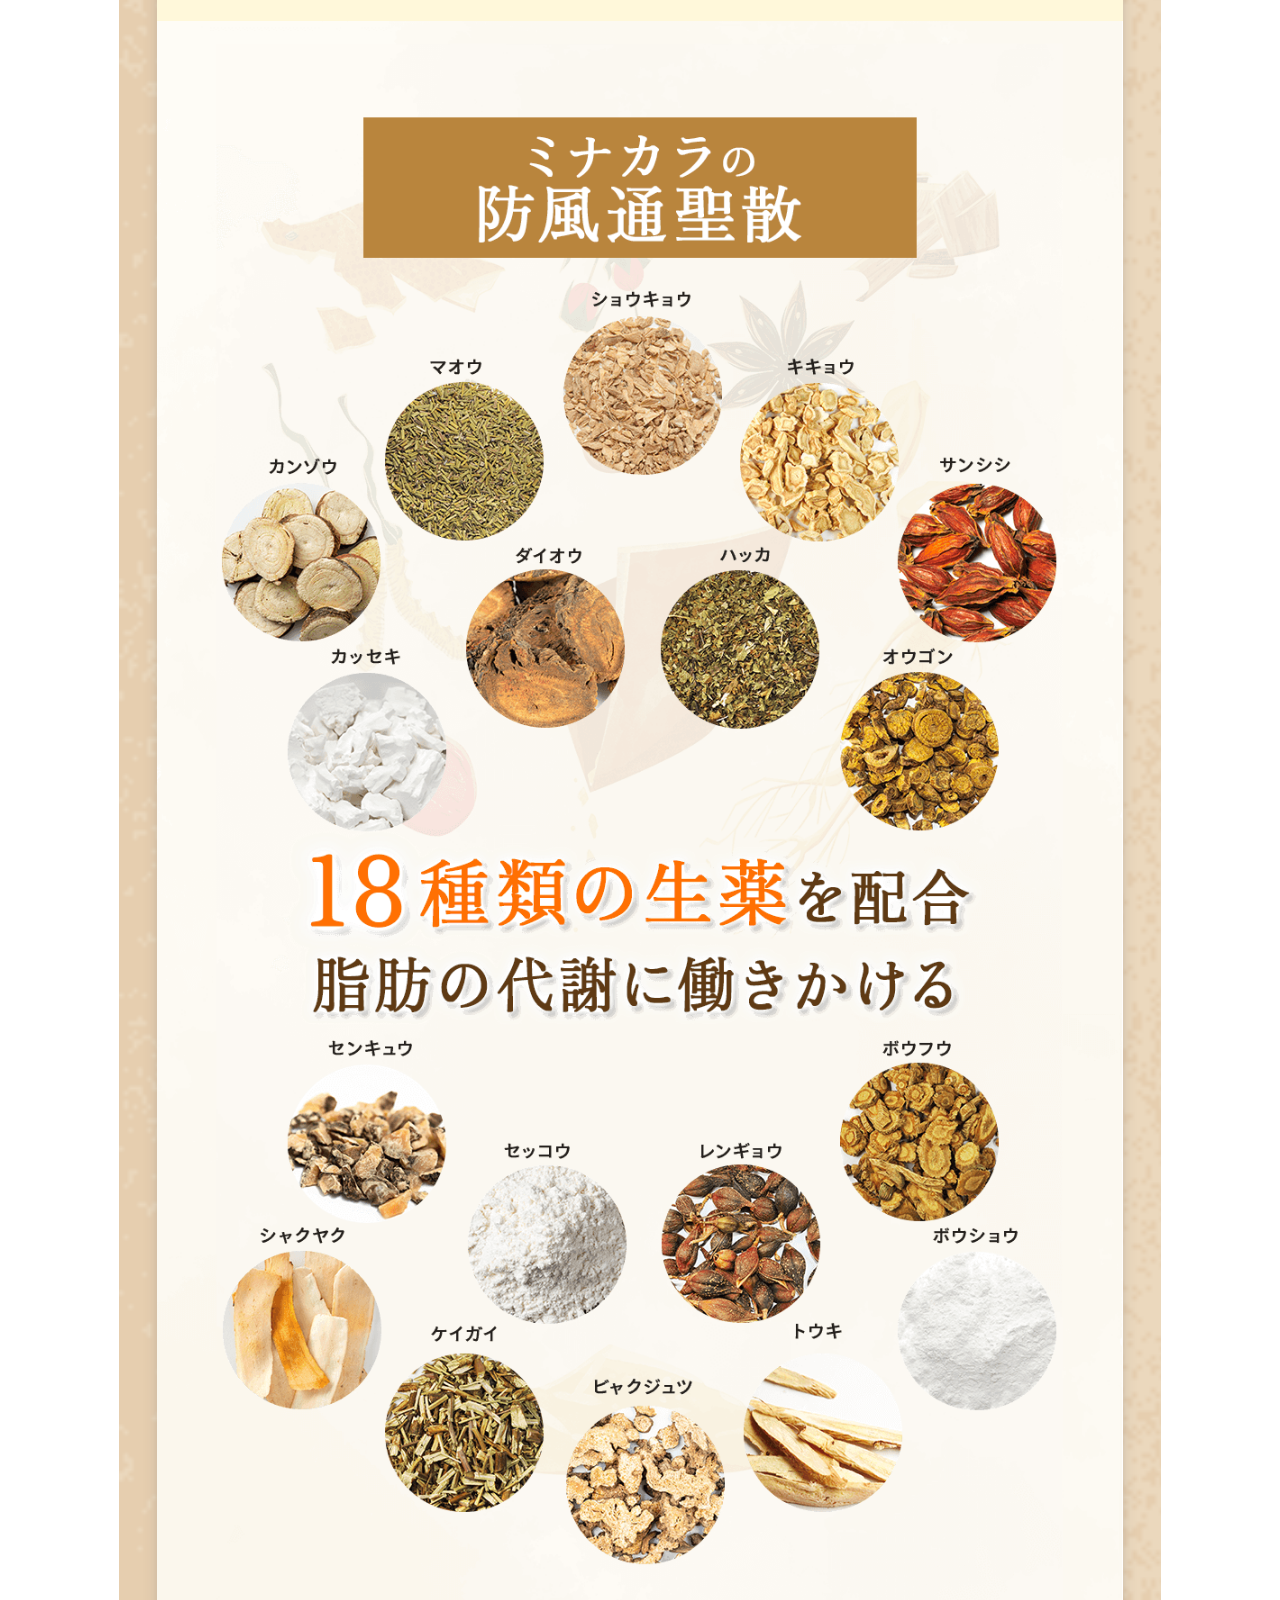
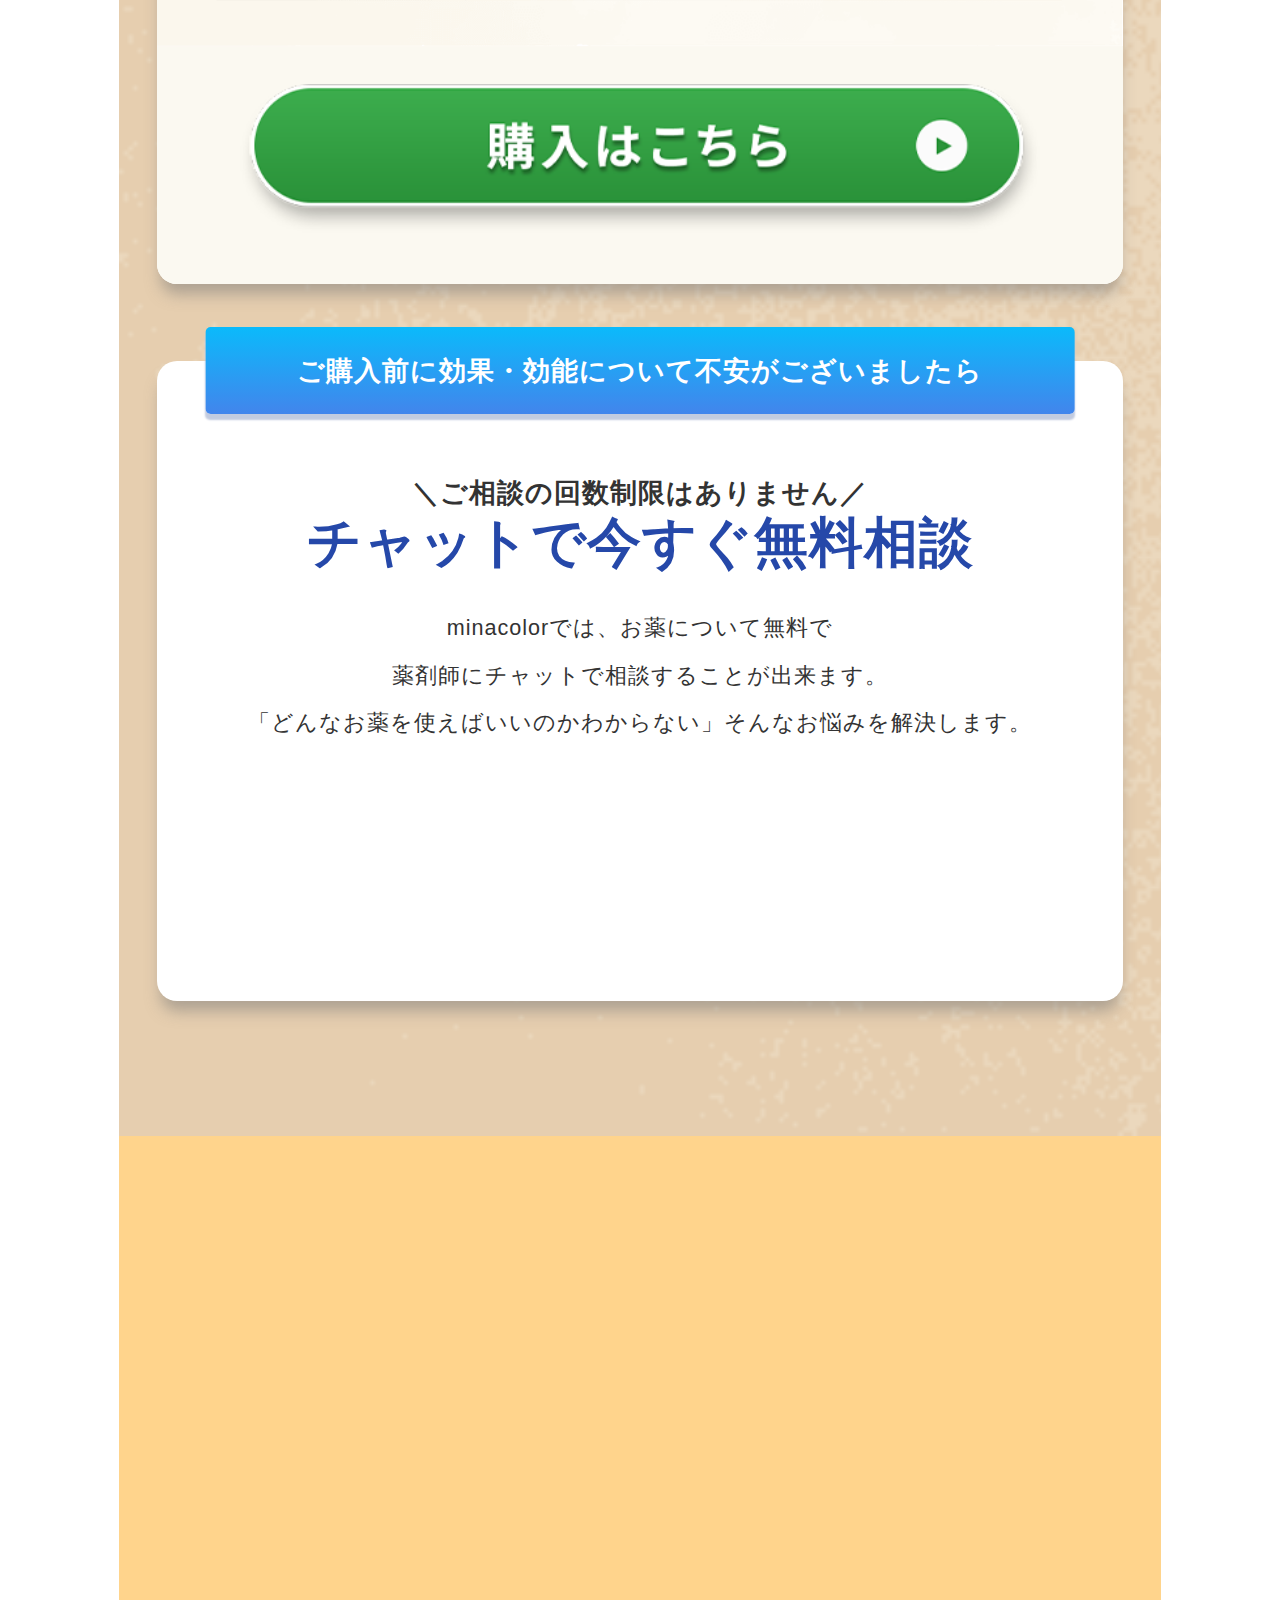
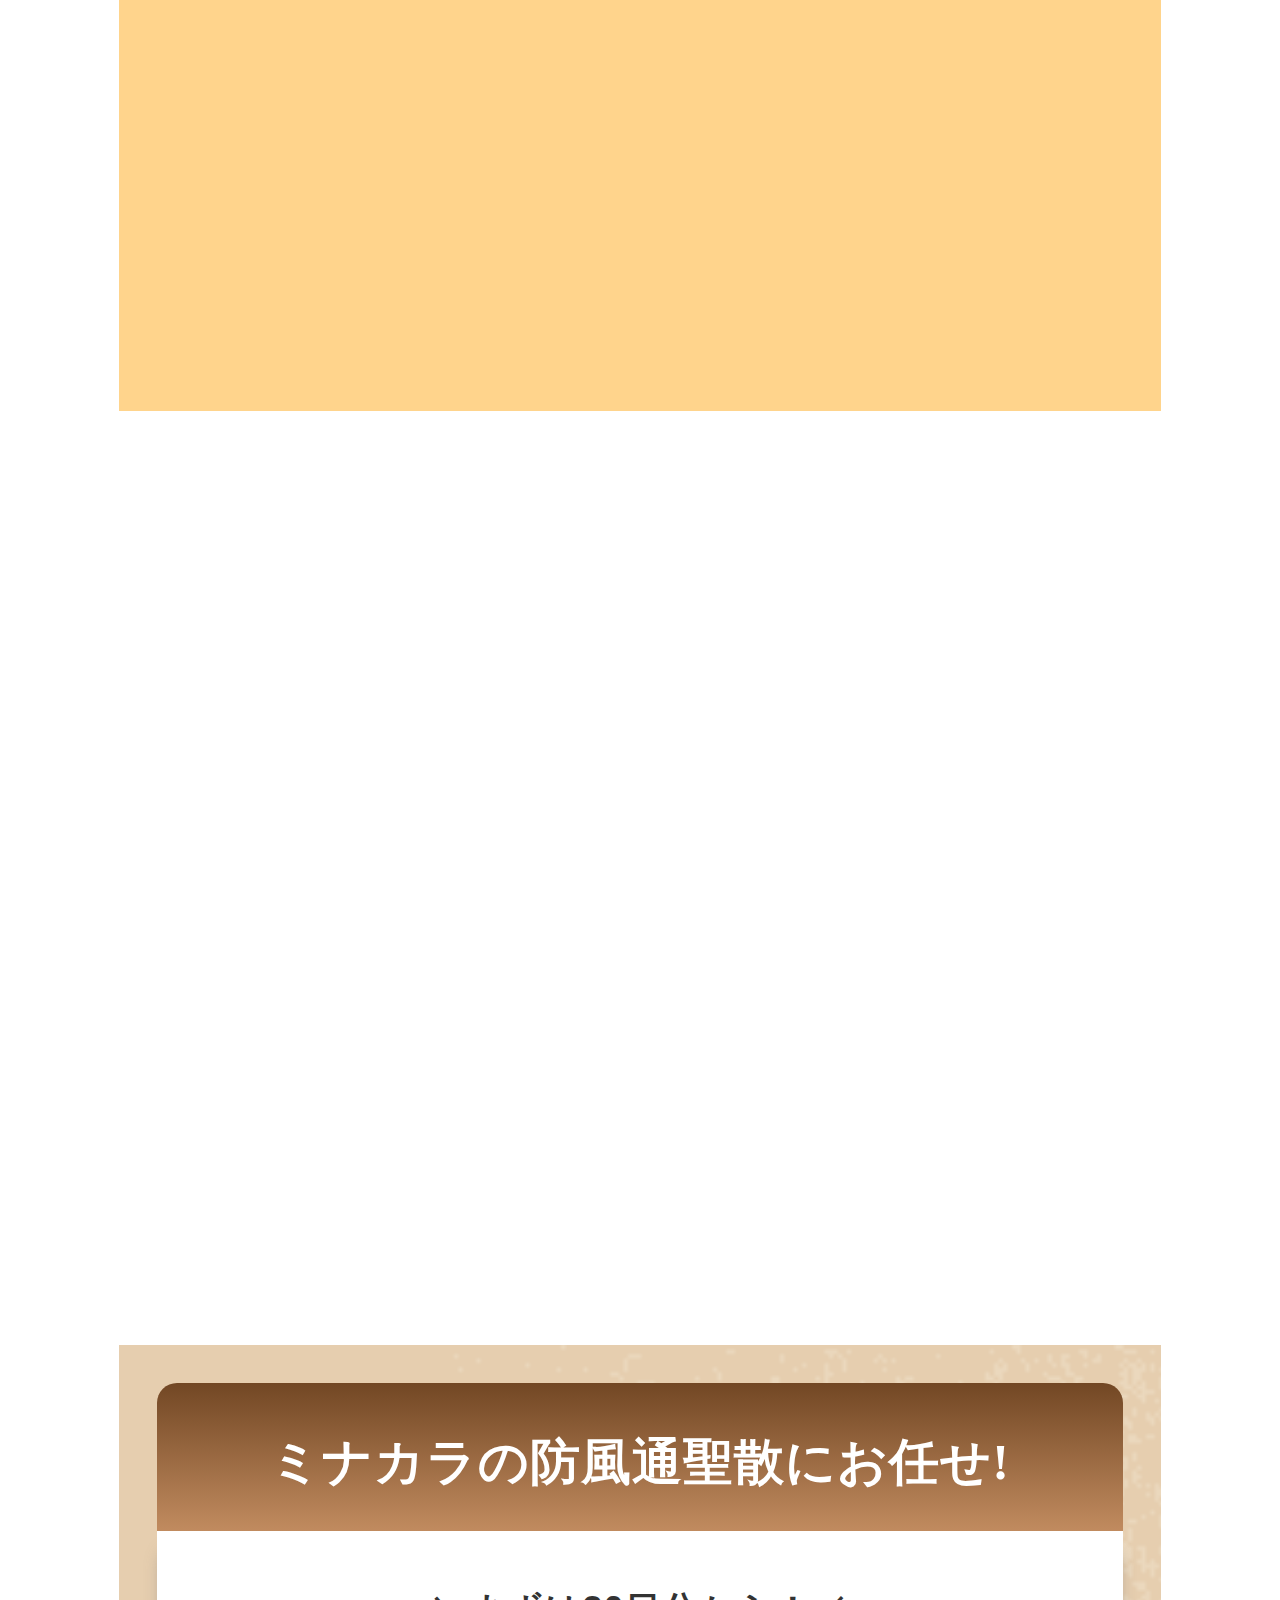
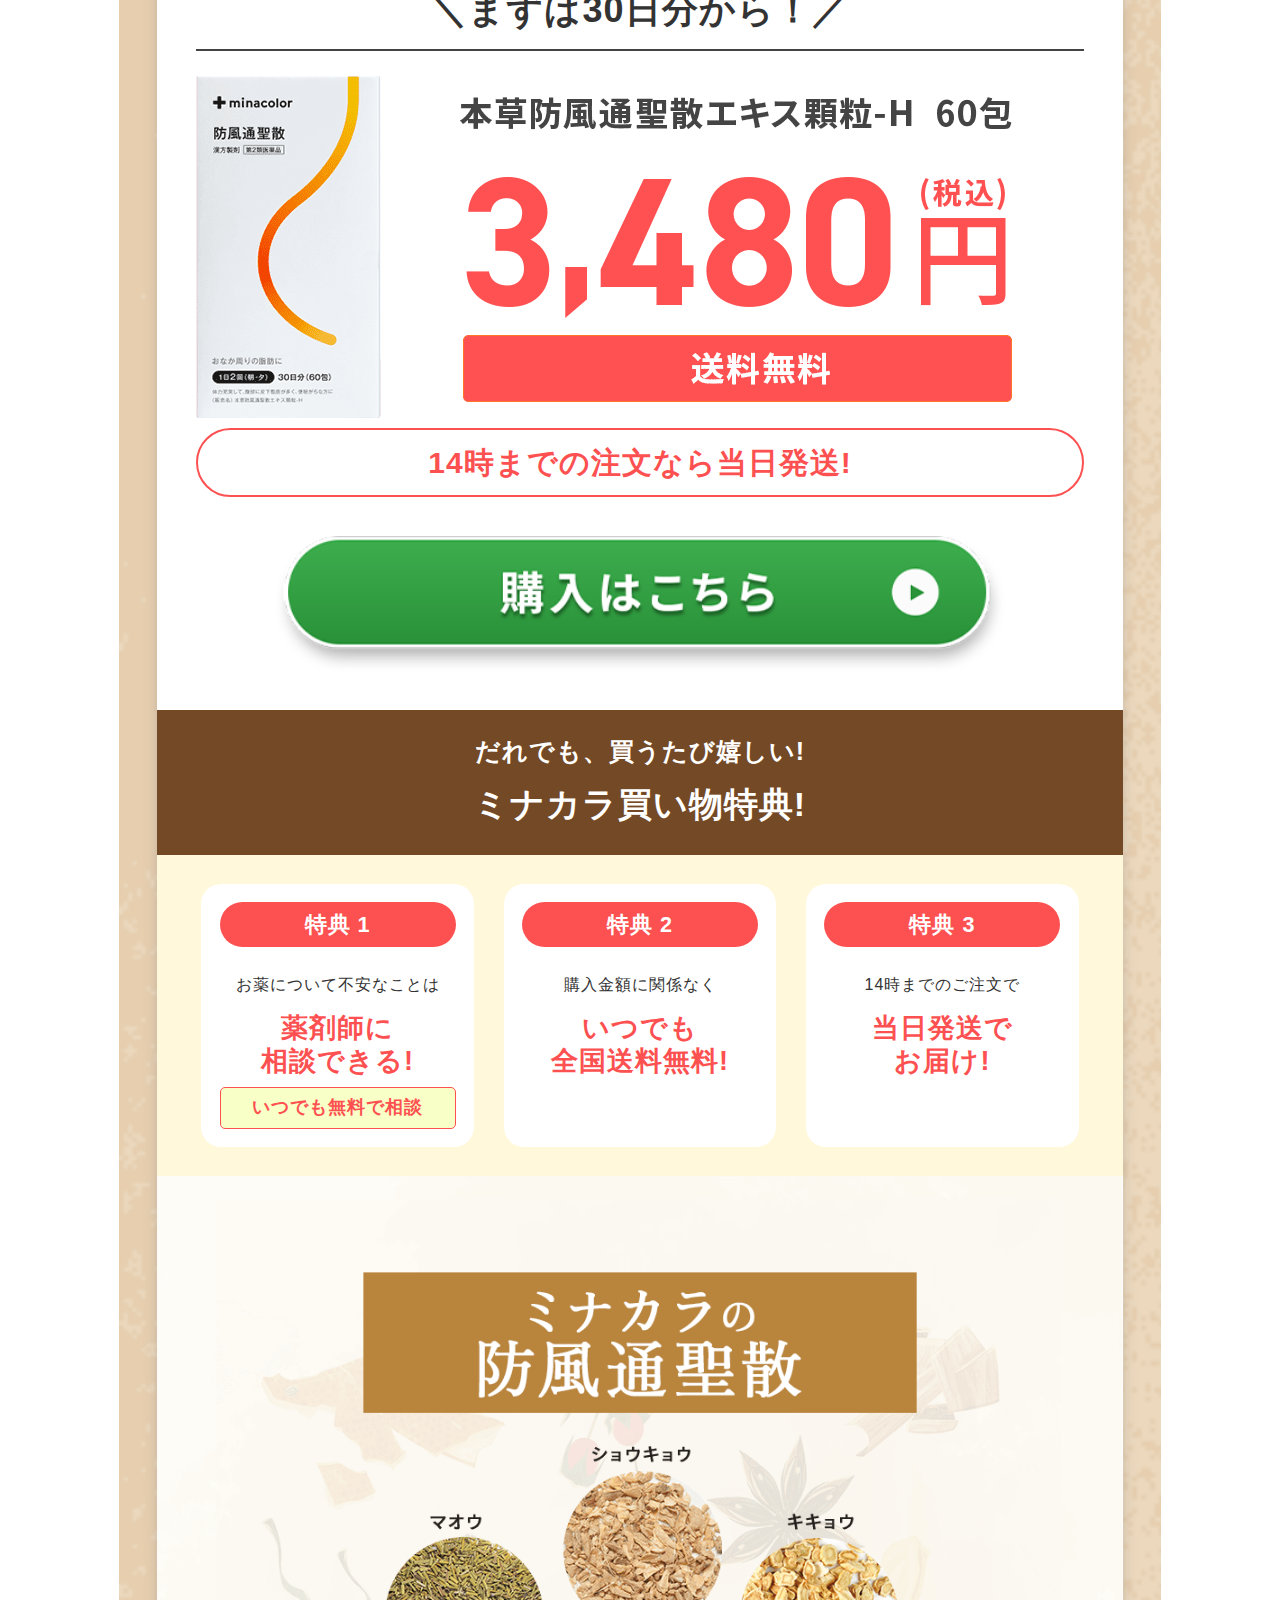
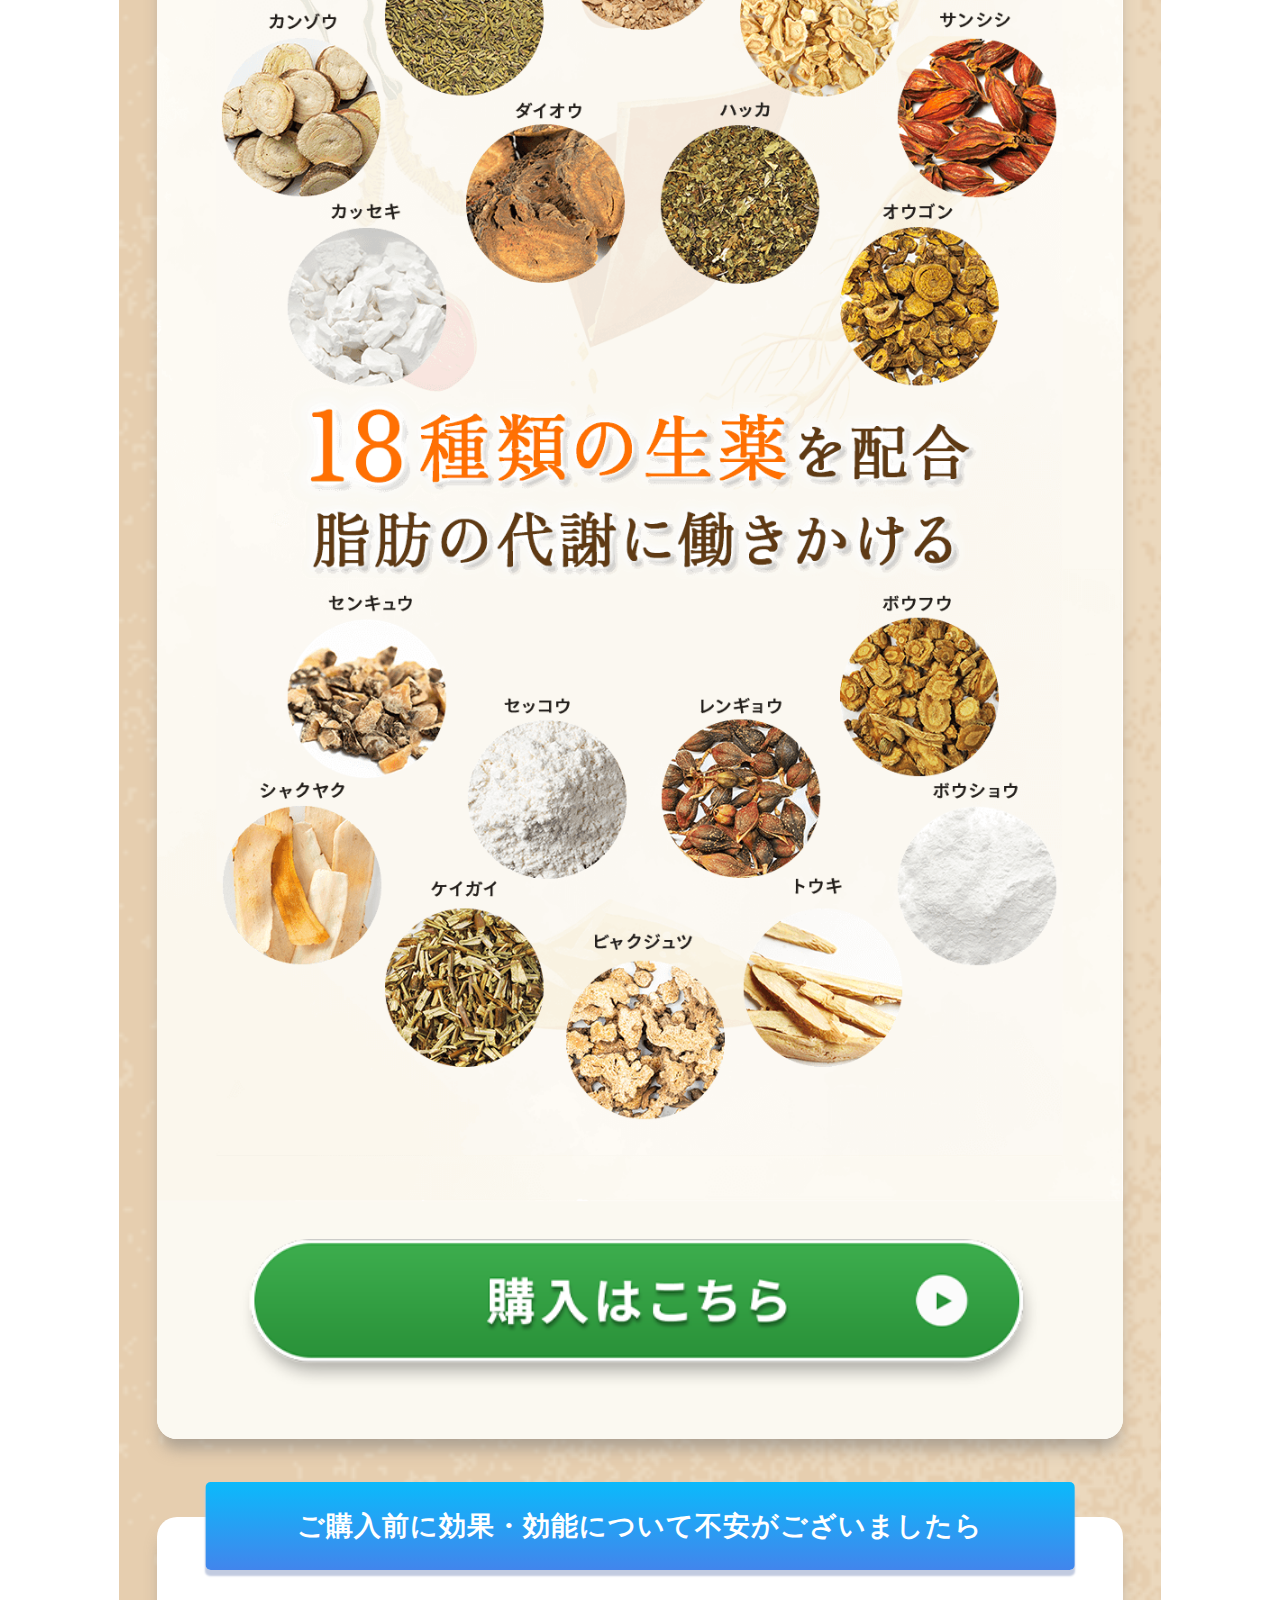
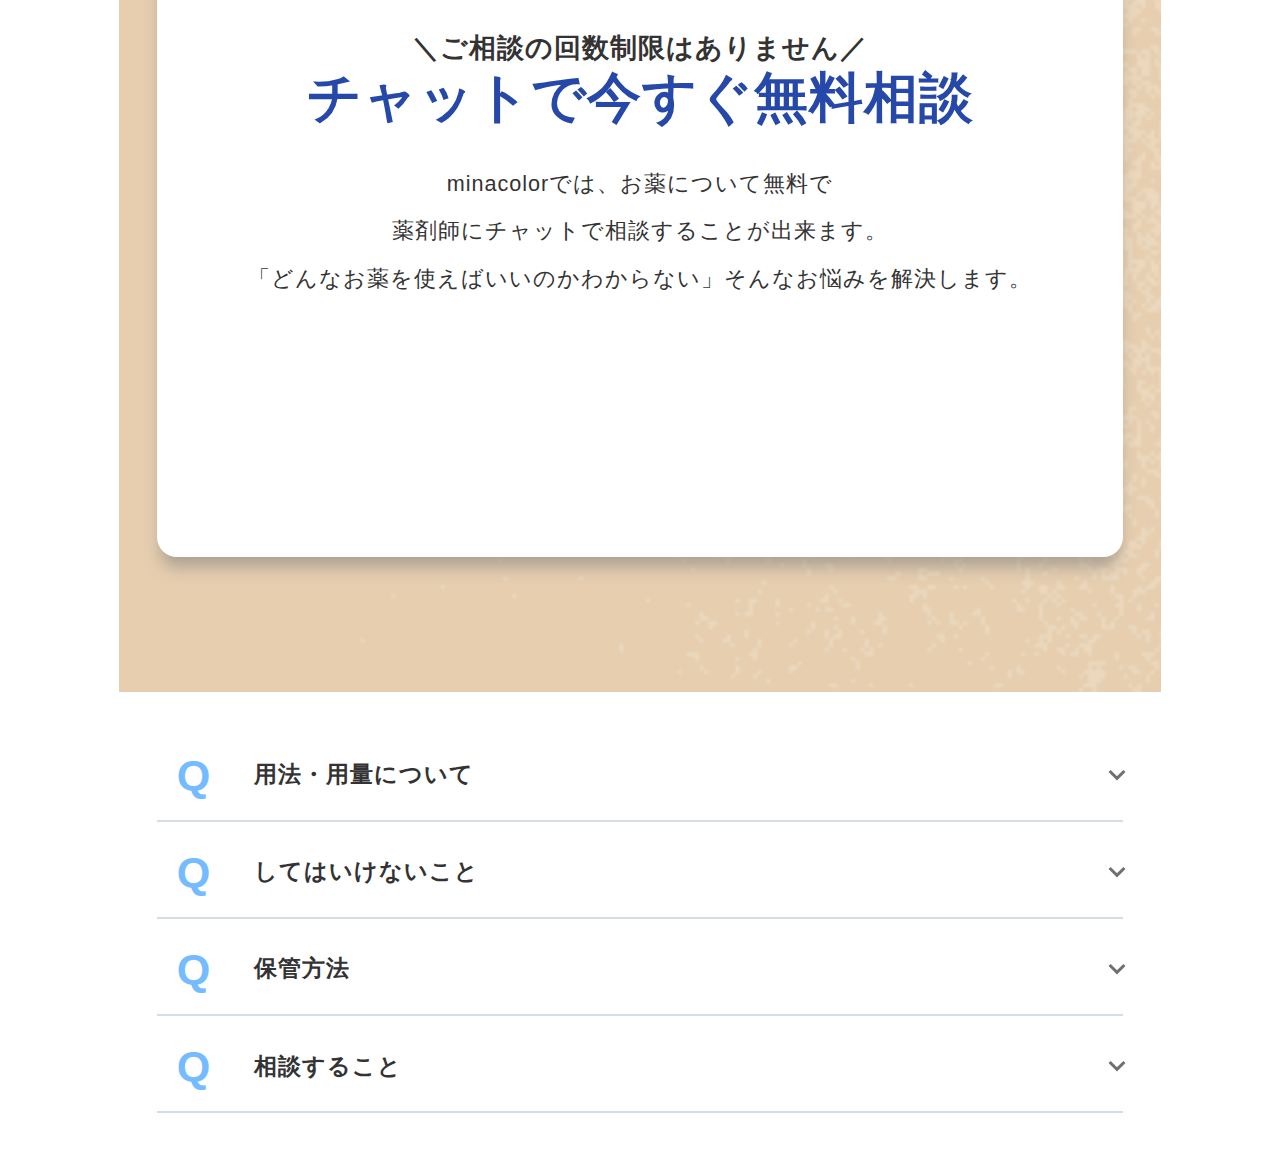
==== commit a4921736: "改修" ====
--- a/boufutusyousan-lp/index.html
+++ b/boufutusyousan-lp/index.html
@@ -22,7 +22,7 @@
                             <img class="lazyload lp-boufutusyousan-responsive-pc" loading="lazy" src="./img/fv-pc-bg.png" alt="防風通聖散 お腹周りの脂肪を落とす!" width="1072" height="702" />
                             <img class="lazyload lp-boufutusyousan-responsive-sp" loading="lazy" src="./img/fv-sp-bg.png" alt="防風通聖散 お腹周りの脂肪を落とす!" width="750" height="1148" />
                         </h1>
-                        <a class="lp-boufutusyousan-fv-cta" href="https://minacolor.com/products/49873340000003">
+                        <a class="lp-boufutusyousan-fv-cta" href="https://minacolor.com/51877970084/checkouts/ecc179b7e93cf0ea89706204b9751708">
                             <img class="lazyload" loading="lazy" src="./img/fv-cta.png" alt="購入はこちら" width="612" height="114" />
                         </a>
                     </section>
@@ -90,7 +90,7 @@
                             <h2>ミナカラの防風通聖散にお任せ!</h2>
                             <div class="lp-boufutusyousan-offer-bg">
                                 <div class="lp-boufutusyousan-offer-box">
-                                    <p class="offer-message">＼自分に自信を持てるように!／</p>
+                                    <p class="offer-message">＼まずは30日分から！／</p>
                                     <div class="lp-boufutusyousan-offer-inner-text">
                                         <img class="lazyload lp-boufutusyousan-responsive-pc" loading="lazy" src="./img/offer-money-pc.png" alt="送料無料3480円" width="816" height="342" />
                                         <img class="lazyload lp-boufutusyousan-responsive-sp" loading="lazy" src="./img/offer-money-sp.png" alt="送料無料3480円" width="636" height="295" />
@@ -100,7 +100,7 @@
                                             </div>
                                         </div>
                                         <div class="lp-boufutusyousan-offer-cta">
-                                            <a href="https://minacolor.com/products/49873340000003">
+                                            <a href="https://minacolor.com/51877970084/checkouts/ecc179b7e93cf0ea89706204b9751708">
                                                 <img class="lazyload lp-boufutusyousan-responsive-pc" loading="lazy" src="./img/fv-cta.png" alt="購入はこちら" width="612" height="114" />
                                                 <img class="lazyload lp-boufutusyousan-responsive-sp" loading="lazy" src="./img/offer-sp-cta.png" alt="購入はこちら" width="665" height="170" />
                                             </a>
@@ -135,13 +135,26 @@
                                 </div>
 
                                 <div class="lp-boufutusyousan-offer-graph">
-                                    <h3>ミナカラの防風通聖散は<br /><span>高品質なのに低価格!</span></h3>
-                                    <img class="lazyload" loading="lazy" src="./img/offer-graph.png" alt="高品質なのに低価格" width="906" height="815" />
-                                    <p>有名商品と同成分でコストが抑えられる!</p>
+                                    <img
+                                        class="lazyload lp-boufutusyousan-responsive-pc"
+                                        loading="lazy"
+                                        src="./img/offer-component-pc.png"
+                                        alt="18種類の生薬が脂肪の代謝に働きかける"
+                                        width="1072"
+                                        height="1806"
+                                    />
+                                    <img
+                                        class="lazyload lp-boufutusyousan-responsive-sp"
+                                        loading="lazy"
+                                        src="./img/offer-component-sp.png"
+                                        alt="18種類の生薬が脂肪の代謝に働きかける"
+                                        width="750"
+                                        height="1426"
+                                    />
                                 </div>
 
                                 <div class="lp-boufutusyousan-offer-cta lp-boufutusyousan-offer-cta-bottom">
-                                    <a href="https://minacolor.com/products/49873340000003">
+                                    <a href="https://minacolor.com/51877970084/checkouts/ecc179b7e93cf0ea89706204b9751708">
                                         <img class="lazyload lp-boufutusyousan-responsive-pc" loading="lazy" src="./img/fv-cta.png" alt="購入はこちら" width="612" height="114" />
                                         <img class="lazyload lp-boufutusyousan-responsive-sp" loading="lazy" src="./img/offer-sp-cta.png" alt="購入はこちら" width="665" height="170" />
                                     </a>
@@ -211,11 +224,11 @@
                     </section>
 
                     <section class="lp-boufutusyousan-offer">
-                        <div class="lp-boufutusyousan-offer-inner">
+                        <div class="lp-boufutusyousan-offer-inner lp-boufutusyousan-offer-inner-bottom">
                             <h2>ミナカラの防風通聖散にお任せ!</h2>
                             <div class="lp-boufutusyousan-offer-bg">
                                 <div class="lp-boufutusyousan-offer-box">
-                                    <p class="offer-message">＼自分に自信を持てるように!／</p>
+                                    <p class="offer-message">＼まずは30日分から！／</p>
                                     <div class="lp-boufutusyousan-offer-inner-text">
                                         <img class="lazyload lp-boufutusyousan-responsive-pc" loading="lazy" src="./img/offer-money-pc.png" alt="送料無料3480円" width="816" height="342" />
                                         <img class="lazyload lp-boufutusyousan-responsive-sp" loading="lazy" src="./img/offer-money-sp.png" alt="送料無料3480円" width="636" height="295" />
@@ -225,7 +238,7 @@
                                             </div>
                                         </div>
                                         <div class="lp-boufutusyousan-offer-cta">
-                                            <a href="https://minacolor.com/products/49873340000003">
+                                            <a href="https://minacolor.com/51877970084/checkouts/ecc179b7e93cf0ea89706204b9751708">
                                                 <img class="lazyload lp-boufutusyousan-responsive-pc" loading="lazy" src="./img/fv-cta.png" alt="購入はこちら" width="612" height="114" />
                                                 <img class="lazyload lp-boufutusyousan-responsive-sp" loading="lazy" src="./img/offer-sp-cta.png" alt="購入はこちら" width="665" height="170" />
                                             </a>
@@ -260,13 +273,26 @@
                                 </div>
 
                                 <div class="lp-boufutusyousan-offer-graph">
-                                    <h3>ミナカラの防風通聖散は<br /><span>高品質なのに低価格!</span></h3>
-                                    <img class="lazyload" loading="lazy" src="./img/offer-graph.png" alt="高品質なのに低価格" width="906" height="815" />
-                                    <p>有名商品と同成分でコストが抑えられる!</p>
+                                    <img
+                                        class="lazyload lp-boufutusyousan-responsive-pc"
+                                        loading="lazy"
+                                        src="./img/offer-component-pc.png"
+                                        alt="18種類の生薬が脂肪の代謝に働きかける"
+                                        width="1072"
+                                        height="1806"
+                                    />
+                                    <img
+                                        class="lazyload lp-boufutusyousan-responsive-sp"
+                                        loading="lazy"
+                                        src="./img/offer-component-sp.png"
+                                        alt="18種類の生薬が脂肪の代謝に働きかける"
+                                        width="750"
+                                        height="1426"
+                                    />
                                 </div>
 
                                 <div class="lp-boufutusyousan-offer-cta lp-boufutusyousan-offer-cta-bottom">
-                                    <a href="https://minacolor.com/products/49873340000003">
+                                    <a href="https://minacolor.com/51877970084/checkouts/ecc179b7e93cf0ea89706204b9751708">
                                         <img class="lazyload lp-boufutusyousan-responsive-pc" loading="lazy" src="./img/fv-cta.png" alt="購入はこちら" width="612" height="114" />
                                         <img class="lazyload lp-boufutusyousan-responsive-sp" loading="lazy" src="./img/offer-sp-cta.png" alt="購入はこちら" width="665" height="170" />
                                     </a>
--- a/boufutusyousan-lp/css/style.css
+++ b/boufutusyousan-lp/css/style.css
@@ -316,10 +316,9 @@
 }
 
 .lp-boufutusyousan-offer-graph {
-    padding: 3vw 3vw 0 3vw;
-    text-align: center;
-    background-color: #fff;
-    border-radius: 0 0 20px 20px;
+    padding: 0;
+    text-align: center;
+    background-color: #ffffff;
 }
 
 .lp-boufutusyousan-offer-graph h3 {
@@ -337,7 +336,7 @@
 
 .lp-boufutusyousan-offer-graph img {
     width: 100%;
-    margin-bottom: 40px;
+    margin-bottom: 0;
 }
 
 .lp-boufutusyousan-offer-graph p {
@@ -361,6 +360,8 @@
 .lp-boufutusyousan-offer-cta-bottom {
     padding-bottom: 4vw;
     border-radius: 0 0 20px 20px;
+    background-color: #fbf9f1;
+    margin-top: -1px;
 }
 
 .lp-boufutusyousan-offer-inner-bottom {
@@ -888,12 +889,6 @@
         margin: 20px auto 0px auto;
     }
 
-    .lp-boufutusyousan-offer-graph {
-        padding: 6% 3%;
-        text-align: center;
-        border-radius: 0 0 10px 10px;
-    }
-
     .lp-boufutusyousan-offer-graph h3 {
         font-size: min(5vmin, 30px);
         font-weight: bold;
@@ -909,7 +904,6 @@
 
     .lp-boufutusyousan-offer-graph img {
         width: 100%;
-        margin-bottom: 20px;
     }
 
     .lp-boufutusyousan-offer-graph p {
@@ -930,6 +924,7 @@
     .lp-boufutusyousan-offer-cta-bottom {
         padding-bottom: 30px;
         padding-top: 10px;
+        background-color: #fbf9f3;
     }
 
     .lp-boufutusyousan-offer-inner-bottom {
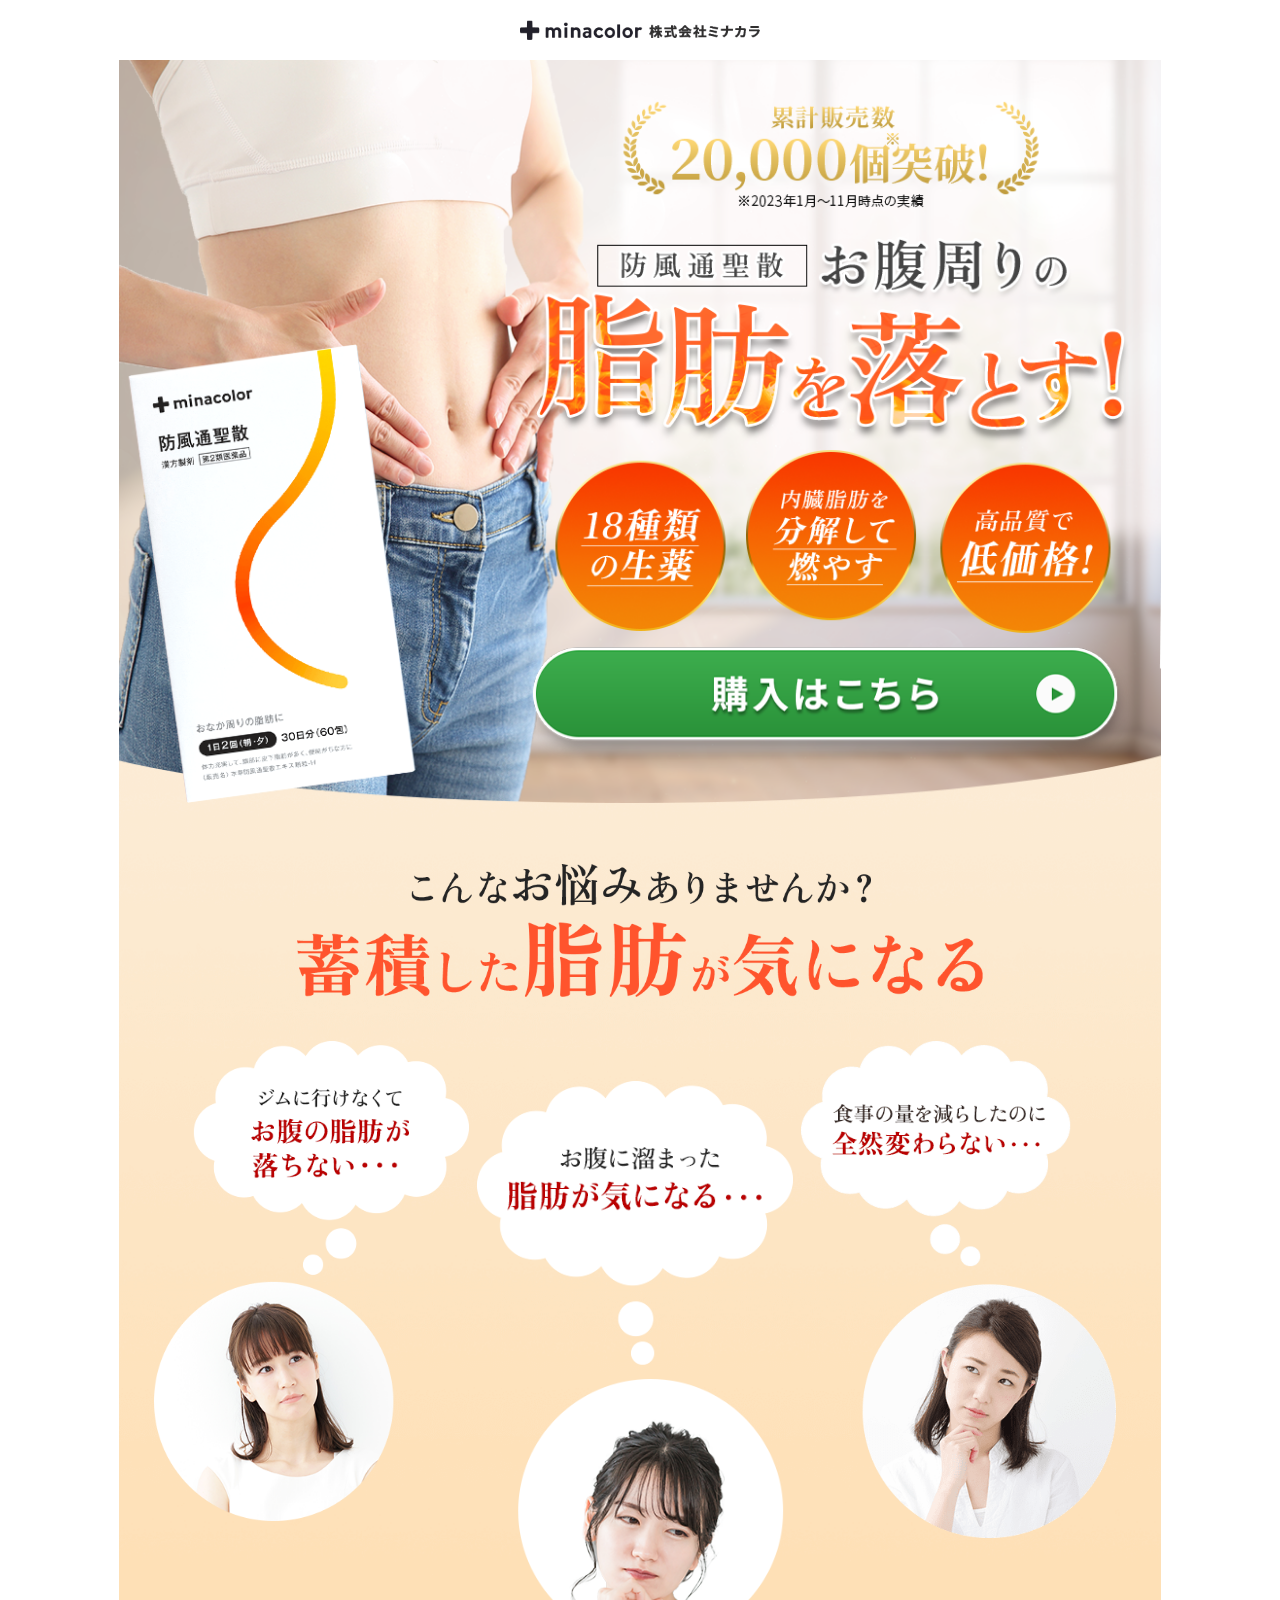
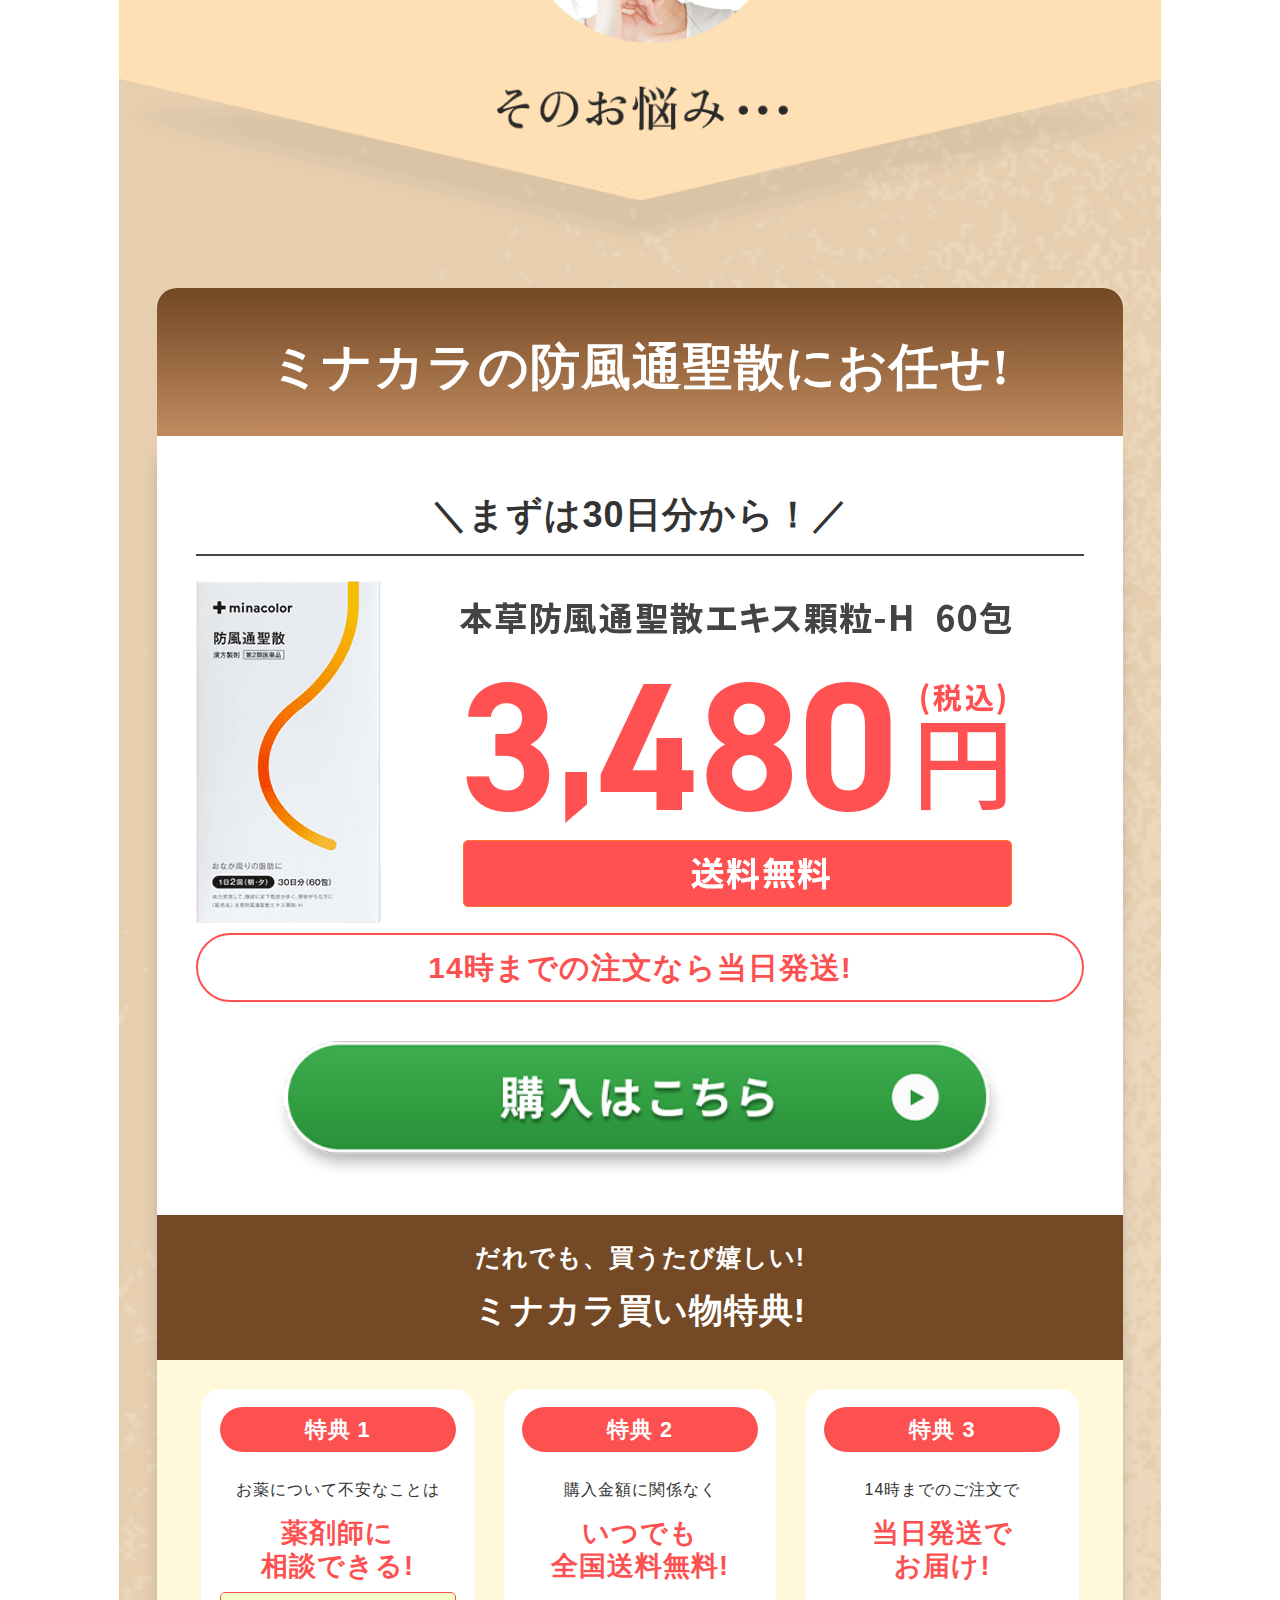
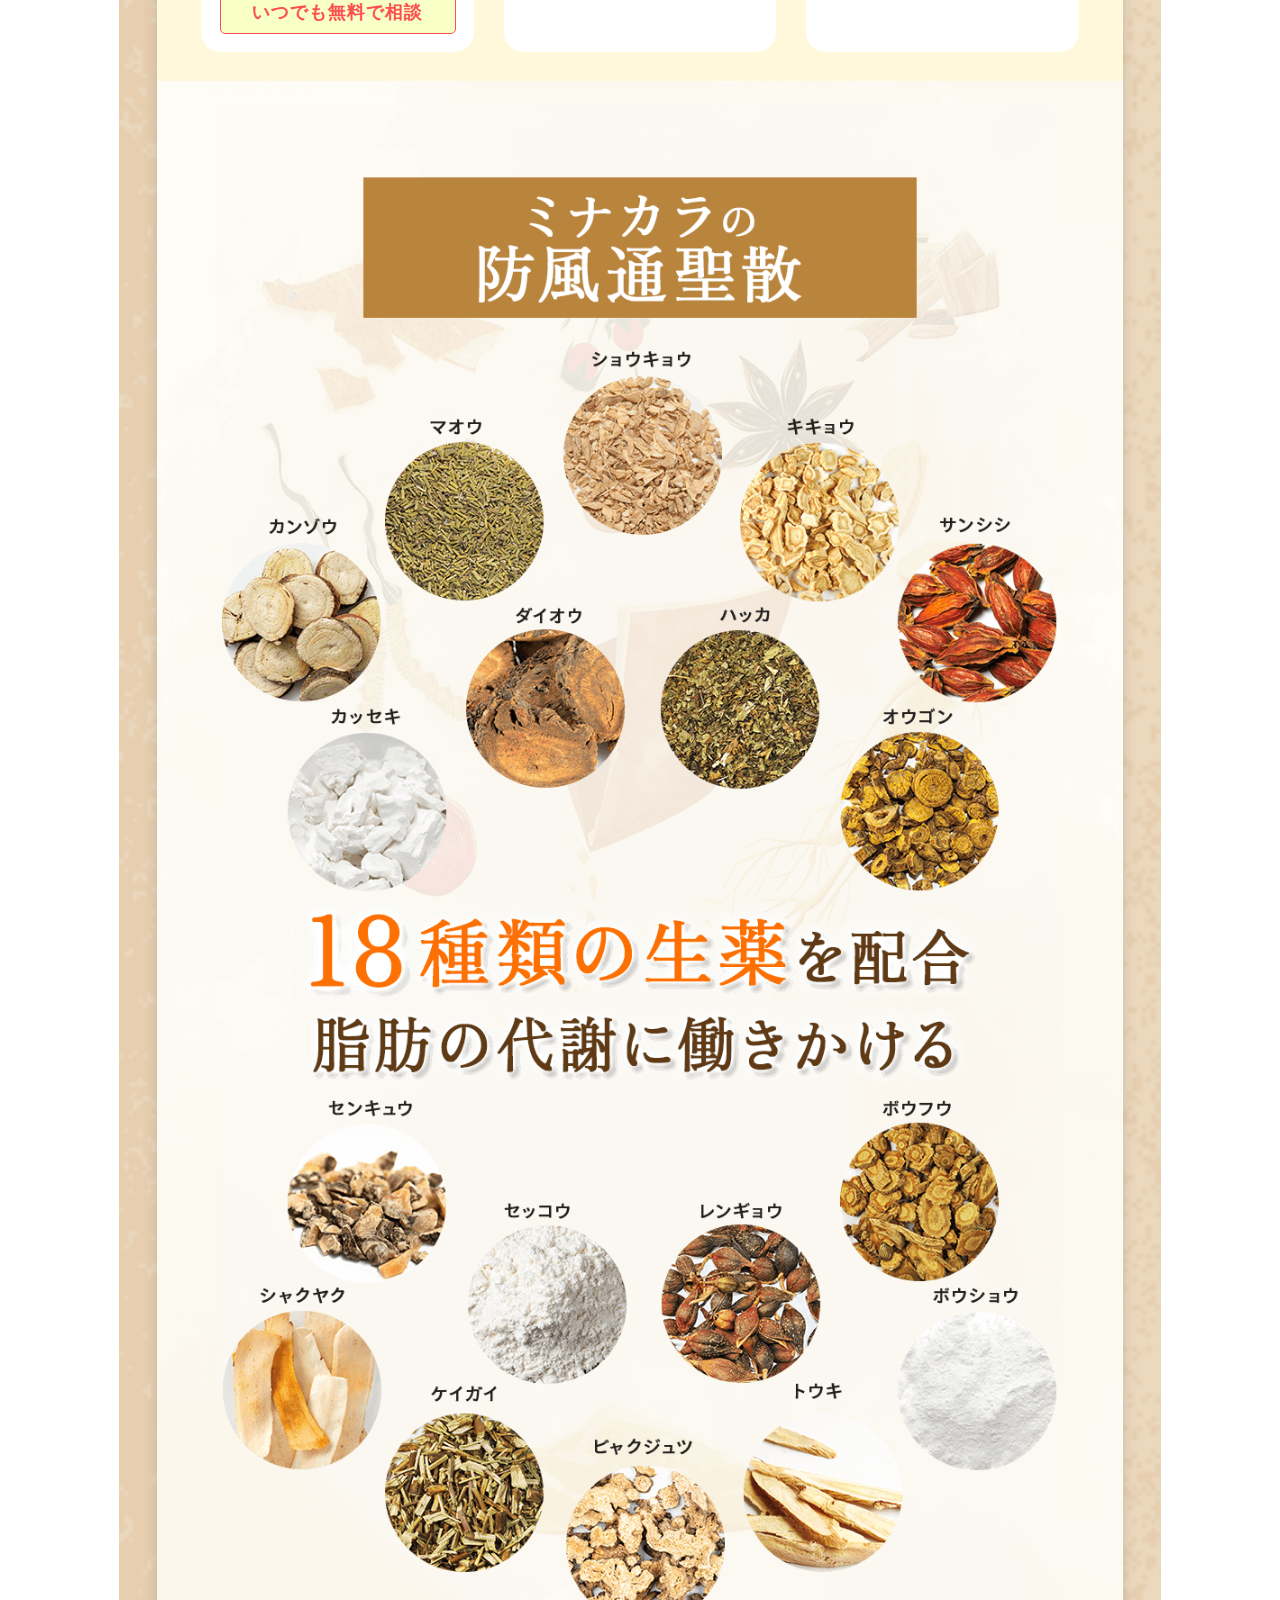
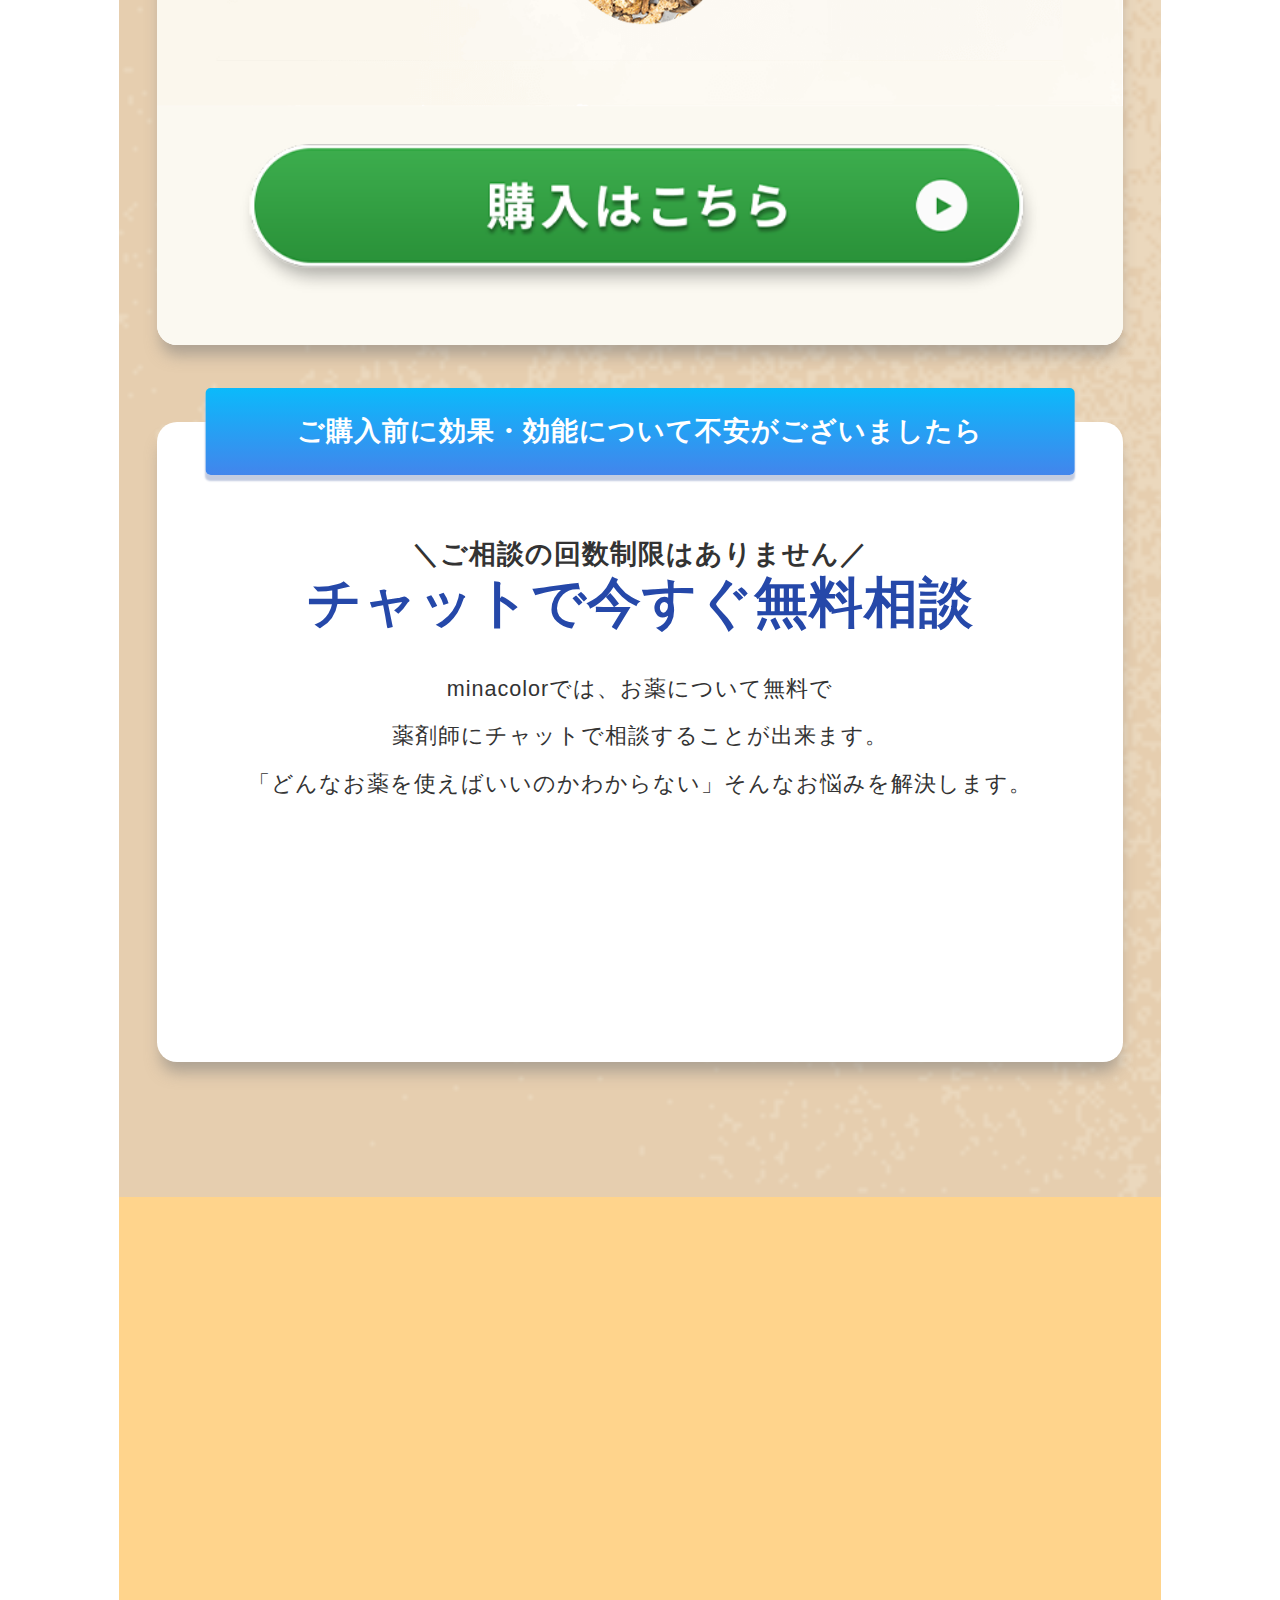
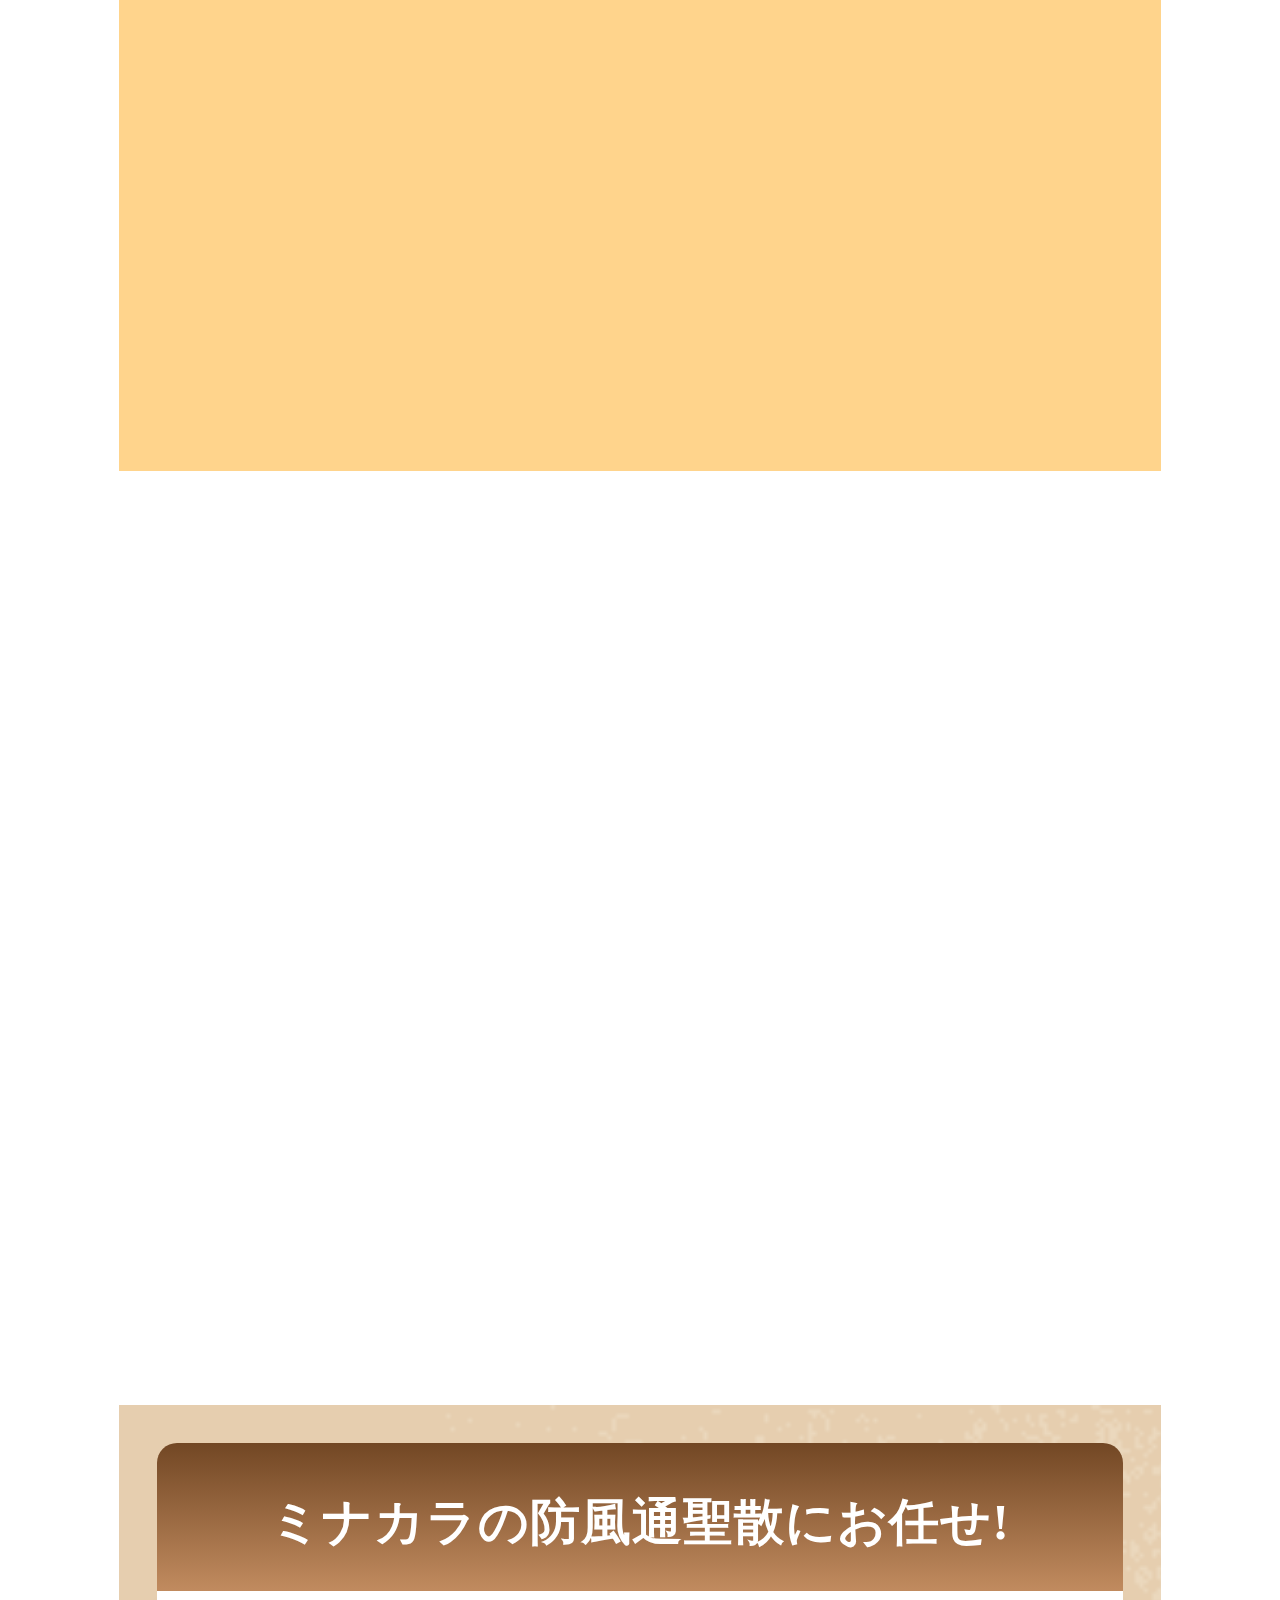
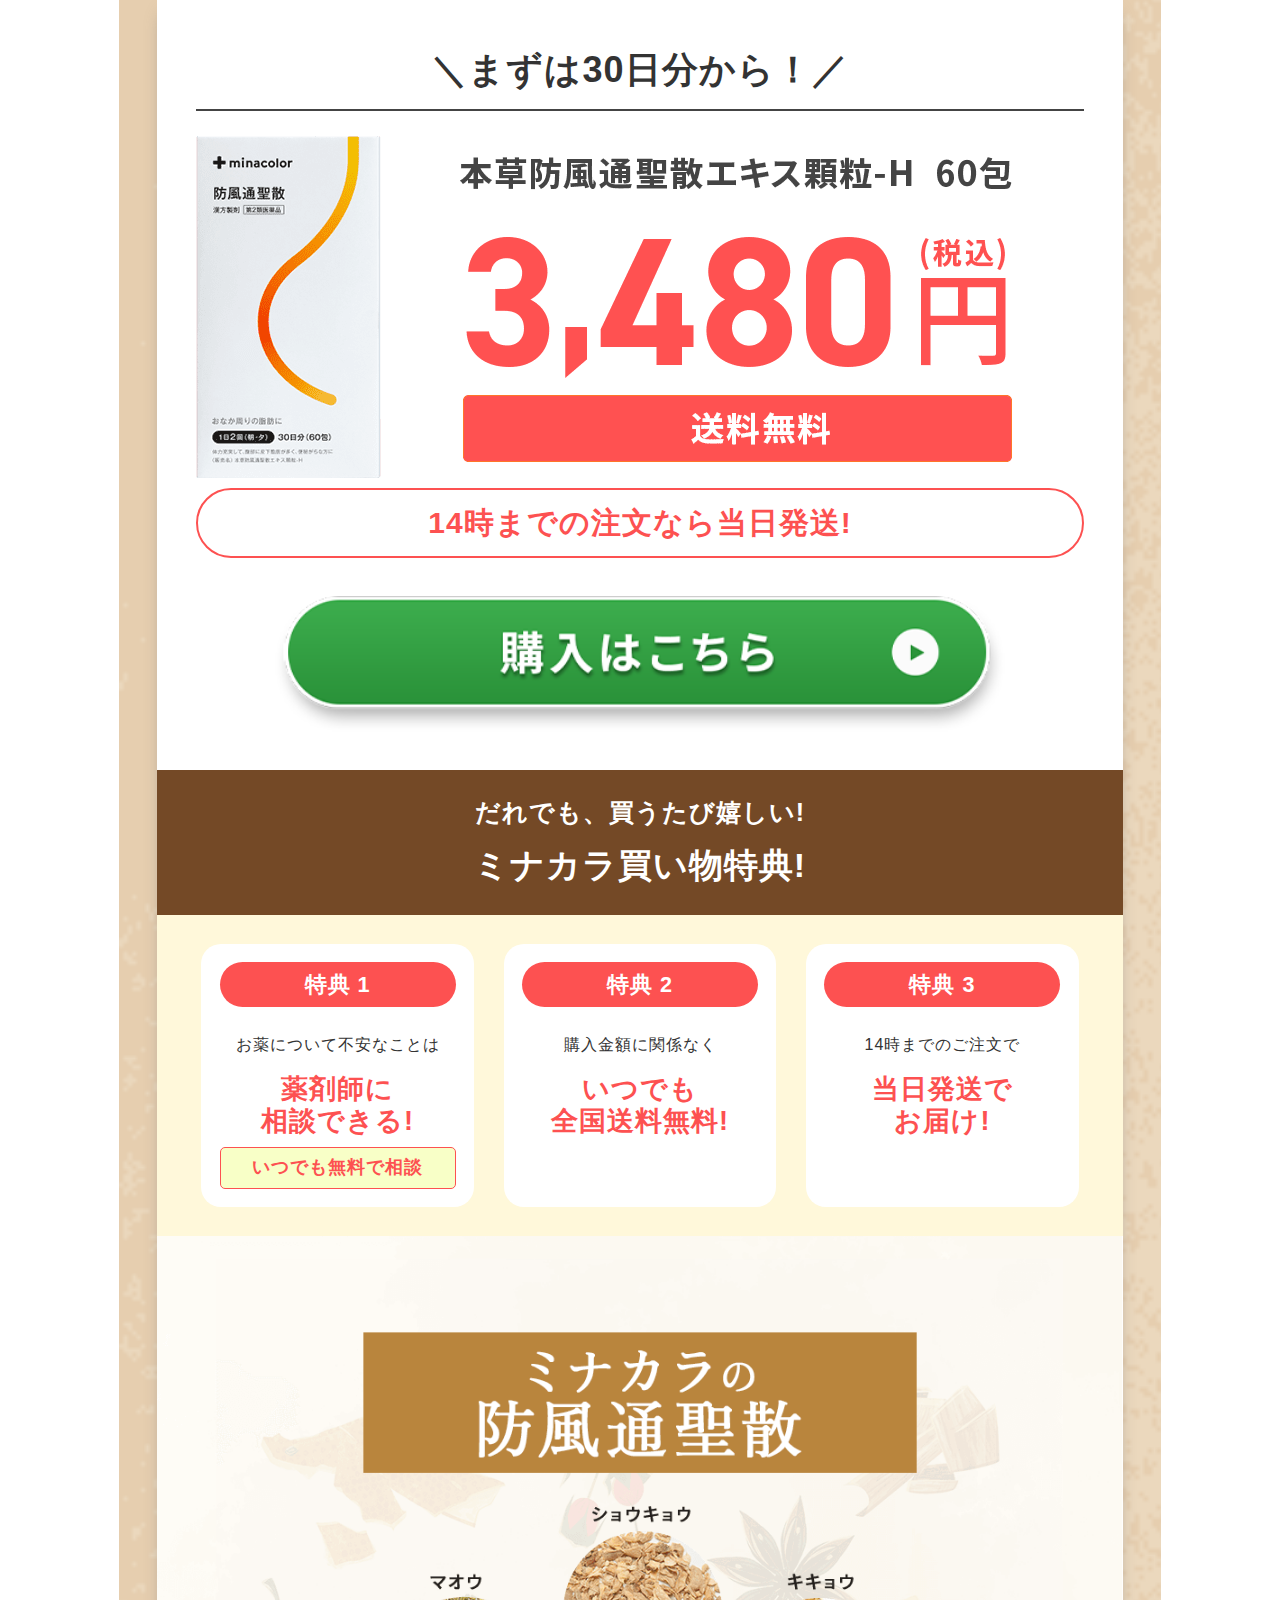
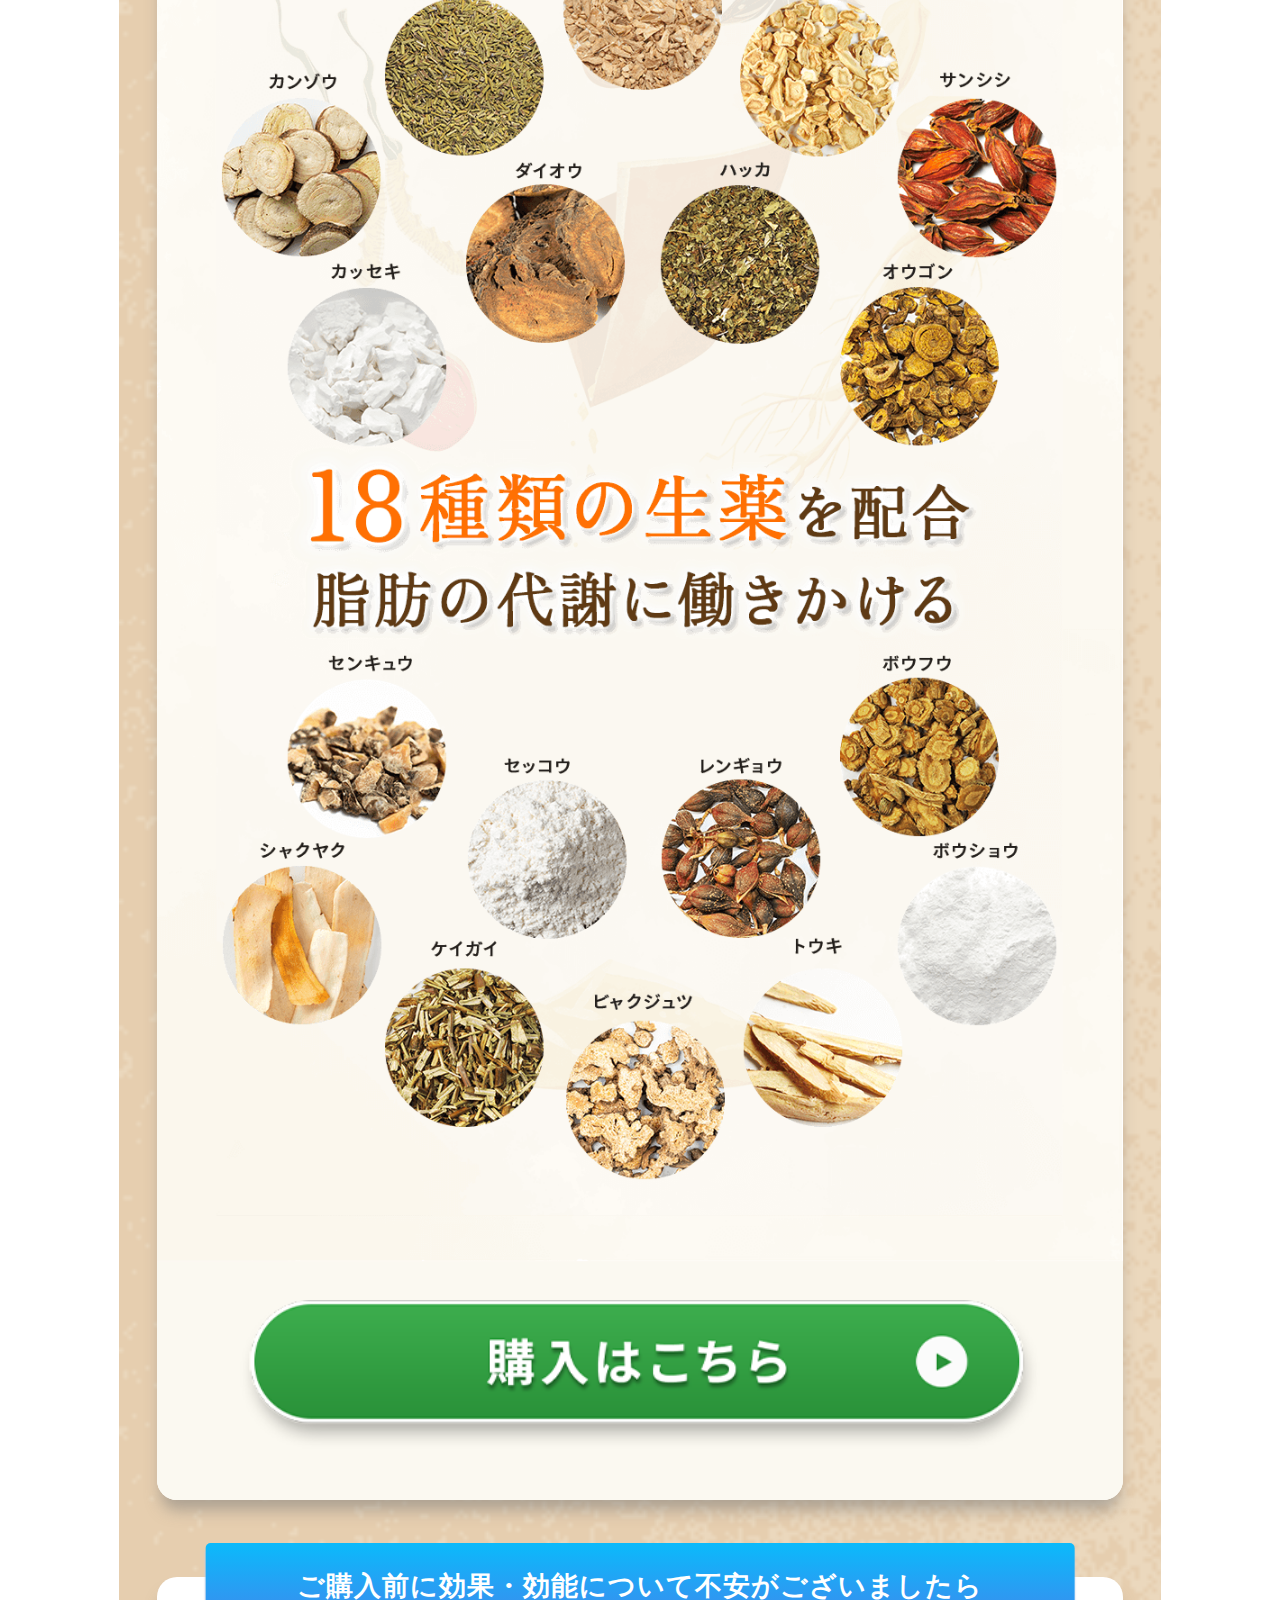
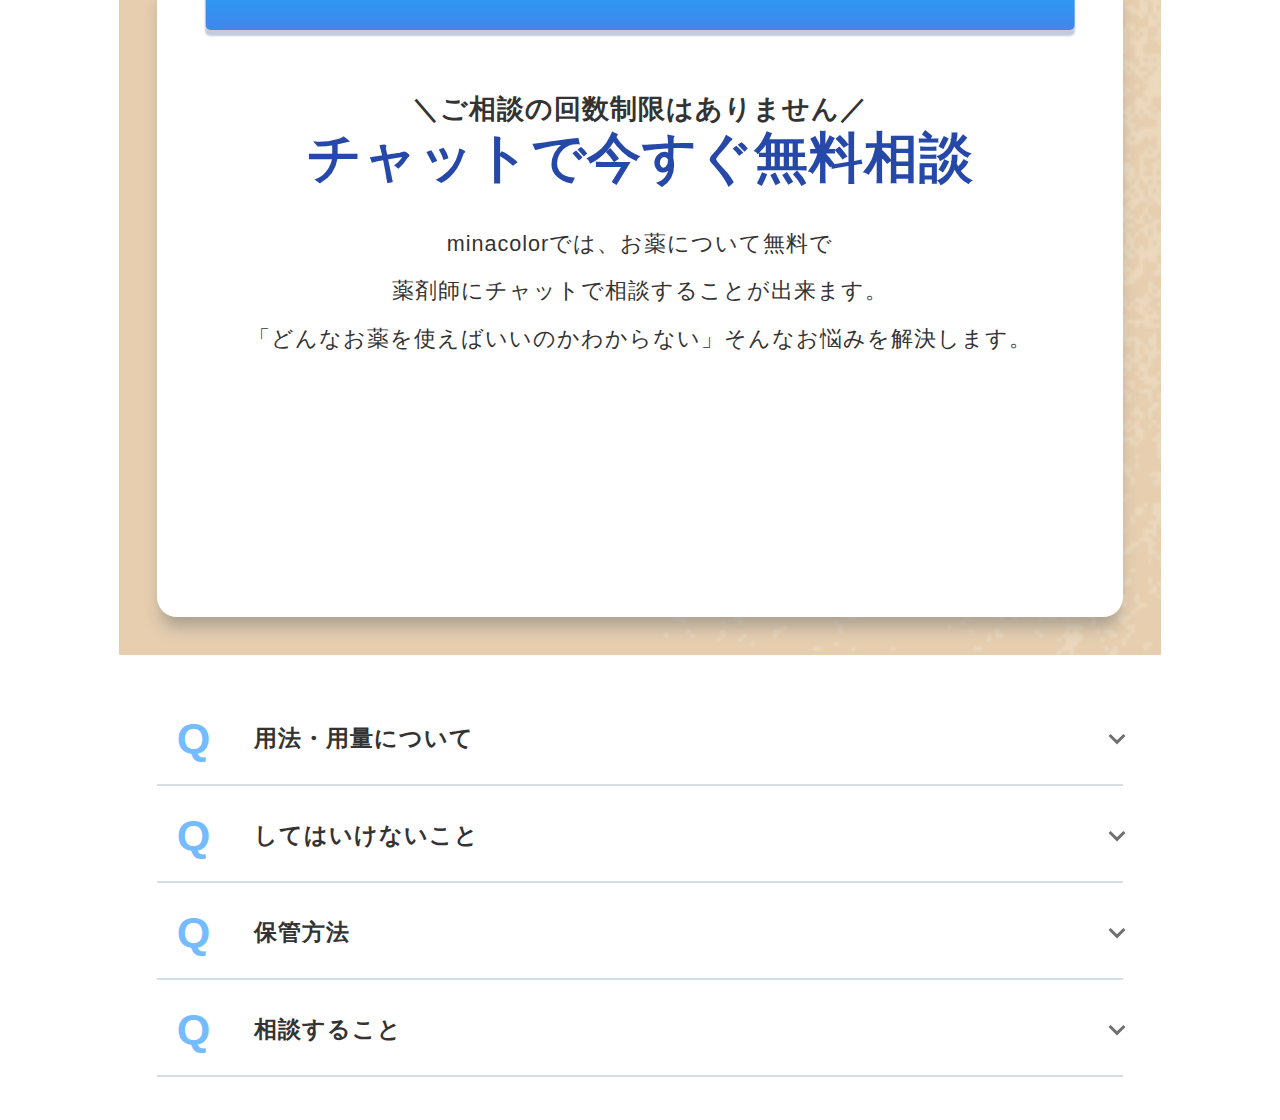
==== commit 7cc9a5dc: "FV差し替え・フローティング追加" ====
--- a/boufutusyousan-lp/index.html
+++ b/boufutusyousan-lp/index.html
@@ -7,6 +7,7 @@
         <link rel="stylesheet" href="./css/theme-b31af693.css" type="text/css" />
         <link rel="stylesheet" href="./css/style.css" type="text/css" />
         <script src="https://code.jquery.com/jquery-3.3.1.js"></script>
+        <script src="./js/common.js"></script>
     </head>
 
     <body>
@@ -19,14 +20,15 @@
 
                     <section class="lp-boufutusyousan-fv">
                         <h1>
-                            <img class="lazyload lp-boufutusyousan-responsive-pc" loading="lazy" src="./img/fv-pc-bg.png" alt="防風通聖散 お腹周りの脂肪を落とす!" width="1072" height="702" />
-                            <img class="lazyload lp-boufutusyousan-responsive-sp" loading="lazy" src="./img/fv-sp-bg.png" alt="防風通聖散 お腹周りの脂肪を落とす!" width="750" height="1148" />
+                            <img class="lazyload lp-boufutusyousan-responsive-pc" loading="lazy" src="./img/fv-pc-bg.png" alt="防風通聖散 お腹周りの脂肪を落とす!" width="1072" height="764" />
+                            <img class="lazyload lp-boufutusyousan-responsive-sp" loading="lazy" src="./img/fv-sp-bg.png" alt="防風通聖散 お腹周りの脂肪を落とす!" width="750" height="1219" />
                         </h1>
                         <a class="lp-boufutusyousan-fv-cta" href="https://minacolor.com/51877970084/checkouts/ecc179b7e93cf0ea89706204b9751708">
                             <img class="lazyload" loading="lazy" src="./img/fv-cta.png" alt="購入はこちら" width="612" height="114" />
                         </a>
                     </section>
 
+                    <div class="trigger-add-class"></div>
                     <section class="lp-boufutusyousan-trouble">
                         <h2>
                             <img
@@ -216,6 +218,8 @@
                         </div>
                     </section>
 
+                    <div class="trigger-remove-class"></div>
+
                     <section class="lp-boufutusyousan-effect">
                         <p>
                             <img class="lazyload lp-boufutusyousan-responsive-pc" loading="lazy" src="./img/effect-item-pc.png" alt="高血圧や肥満に伴うお悩みにも" width="1072" height="1099" />
@@ -224,7 +228,7 @@
                     </section>
 
                     <section class="lp-boufutusyousan-offer">
-                        <div class="lp-boufutusyousan-offer-inner lp-boufutusyousan-offer-inner-bottom">
+                        <div class="lp-boufutusyousan-offer-inner">
                             <h2>ミナカラの防風通聖散にお任せ!</h2>
                             <div class="lp-boufutusyousan-offer-bg">
                                 <div class="lp-boufutusyousan-offer-box">
@@ -379,6 +383,13 @@
                             </p>
                         </details>
                     </section>
+
+                    <div id="lp-boufutusyousan-floating">
+                        <img class="lazyload lp-boufutusyousan-floating-text" loading="lazy" src="./img/floating-text.png" width="461" height="142" />
+                        <a href="https://minacolor.com/51877970084/checkouts/ecc179b7e93cf0ea89706204b9751708">
+                            <img class="lazyload" loading="lazy" src="./img/floating-btn.png" alt="購入はこちら" width="461" height="142" />
+                        </a>
+                    </div>
                 </main>
             </div>
         </div>
--- a/boufutusyousan-lp/css/style.css
+++ b/boufutusyousan-lp/css/style.css
@@ -638,6 +638,29 @@
     color: #ff8d8d;
     line-height: 1.2;
     content: 'A';
+}
+
+#lp-boufutusyousan-floating {
+    position: fixed;
+    bottom: 0;
+    padding: 20px;
+    text-align: center;
+    background-color: #fff;
+    display: none;
+}
+.lp-boufutusyousan-floating-text {
+    width: 75%;
+}
+
+#lp-boufutusyousan-floating a {
+    width: 94%;
+    display: block;
+    margin: auto;
+    margin-top: 14px;
+}
+
+#lp-boufutusyousan-floating a img {
+    width: 100%;
 }
 
 @media screen and (max-width: 768px) {
@@ -1142,3 +1165,29 @@
         content: 'A';
     }
 }
+
+@media screen and (max-width: 640px) {
+    #lp-boufutusyousan-floating {
+        display: none;
+    }
+
+    .lp-boufutusyousan-floating-active {
+        display: block !important;
+        animation-name: fadeUpAnime;
+        animation-duration: 0.5s;
+        animation-fill-mode: forwards;
+        opacity: 0;
+    }
+
+    @keyframes fadeUpAnime {
+        from {
+            opacity: 0;
+            transform: translateY(100px);
+        }
+
+        to {
+            opacity: 1;
+            transform: translateY(0);
+        }
+    }
+}
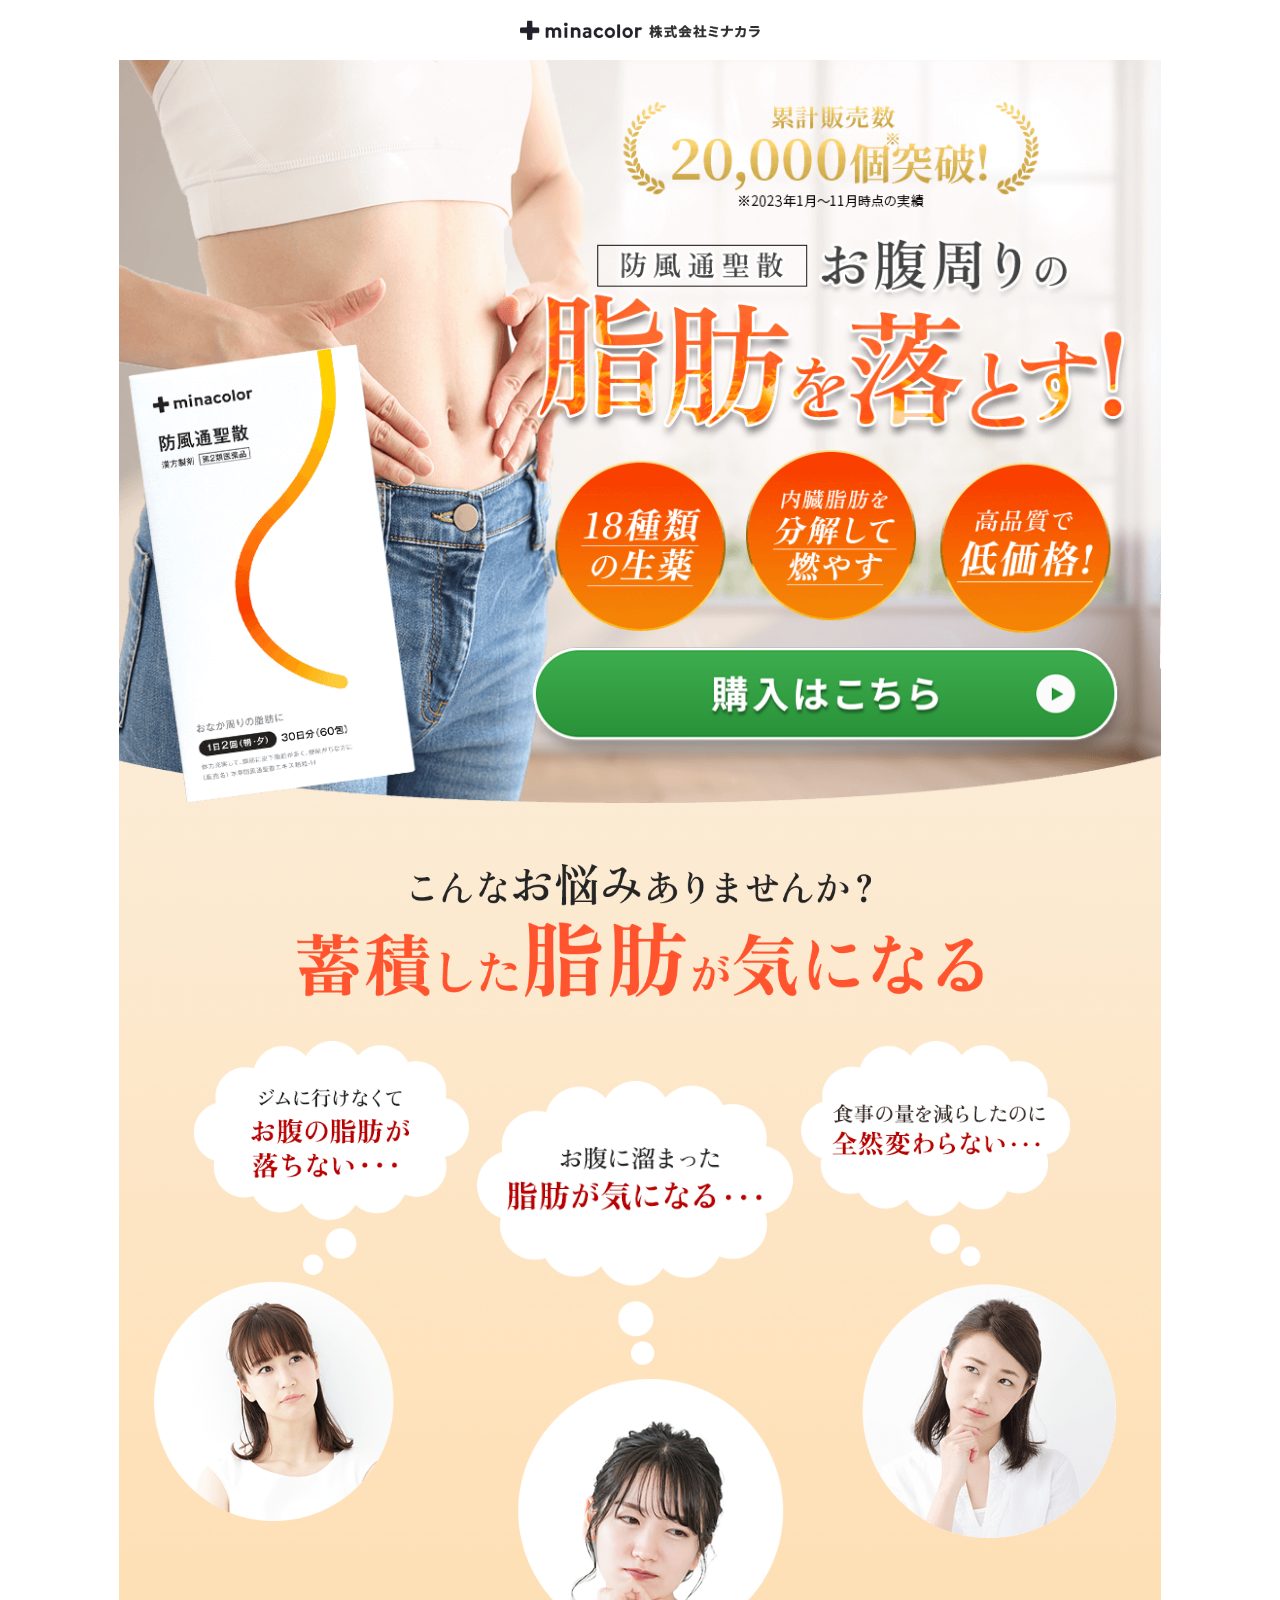
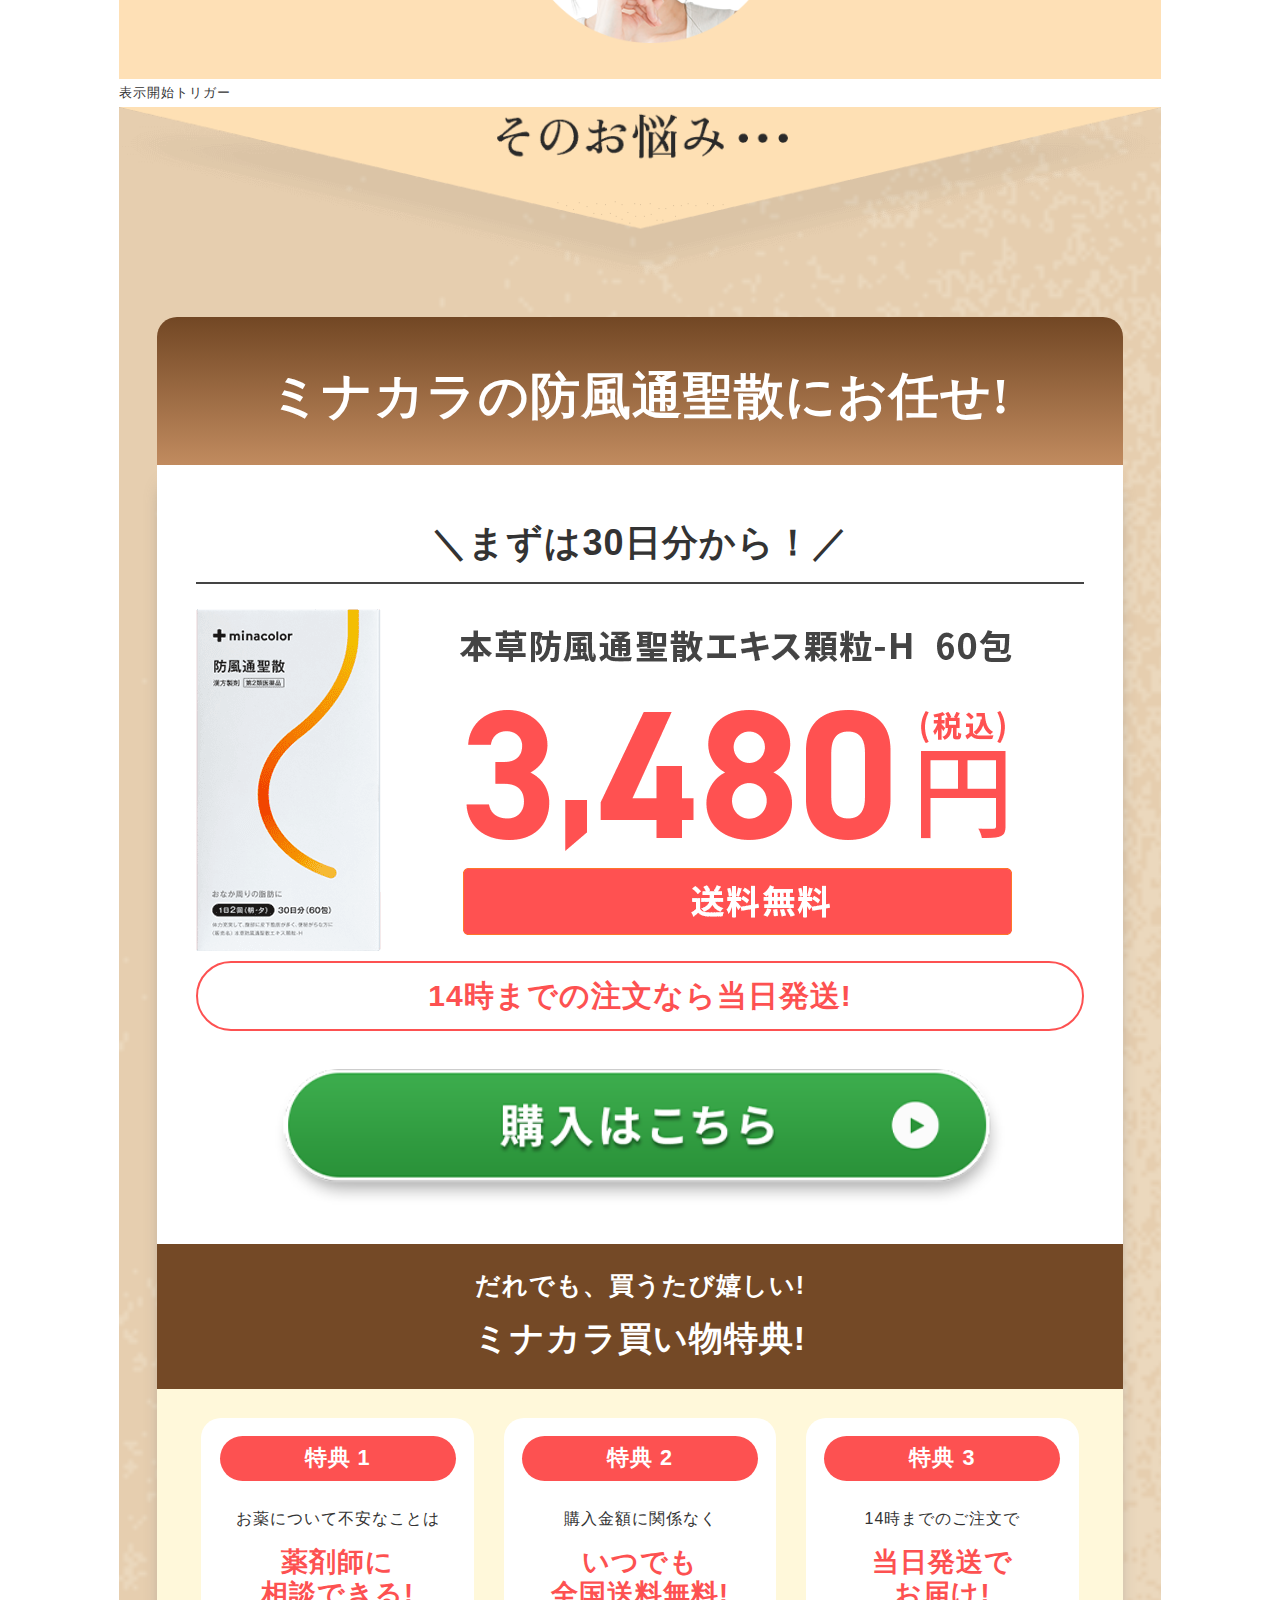
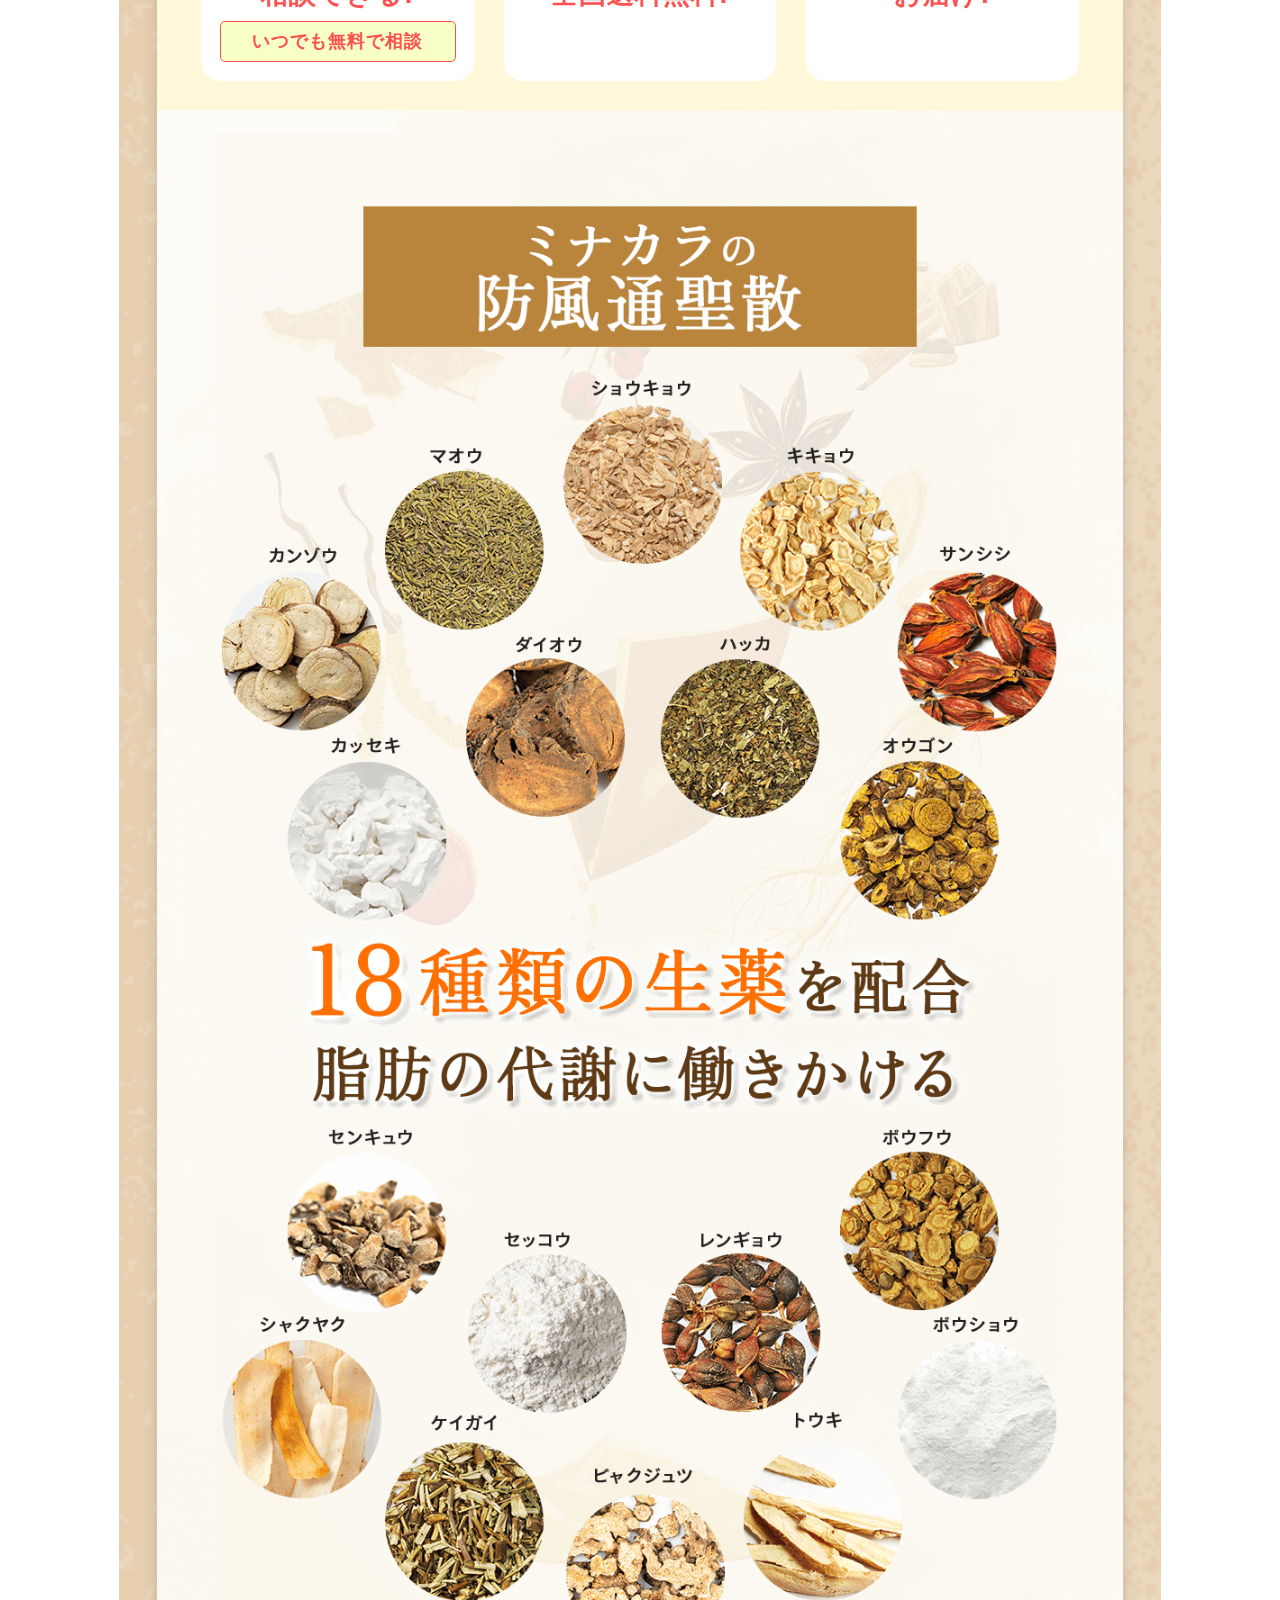
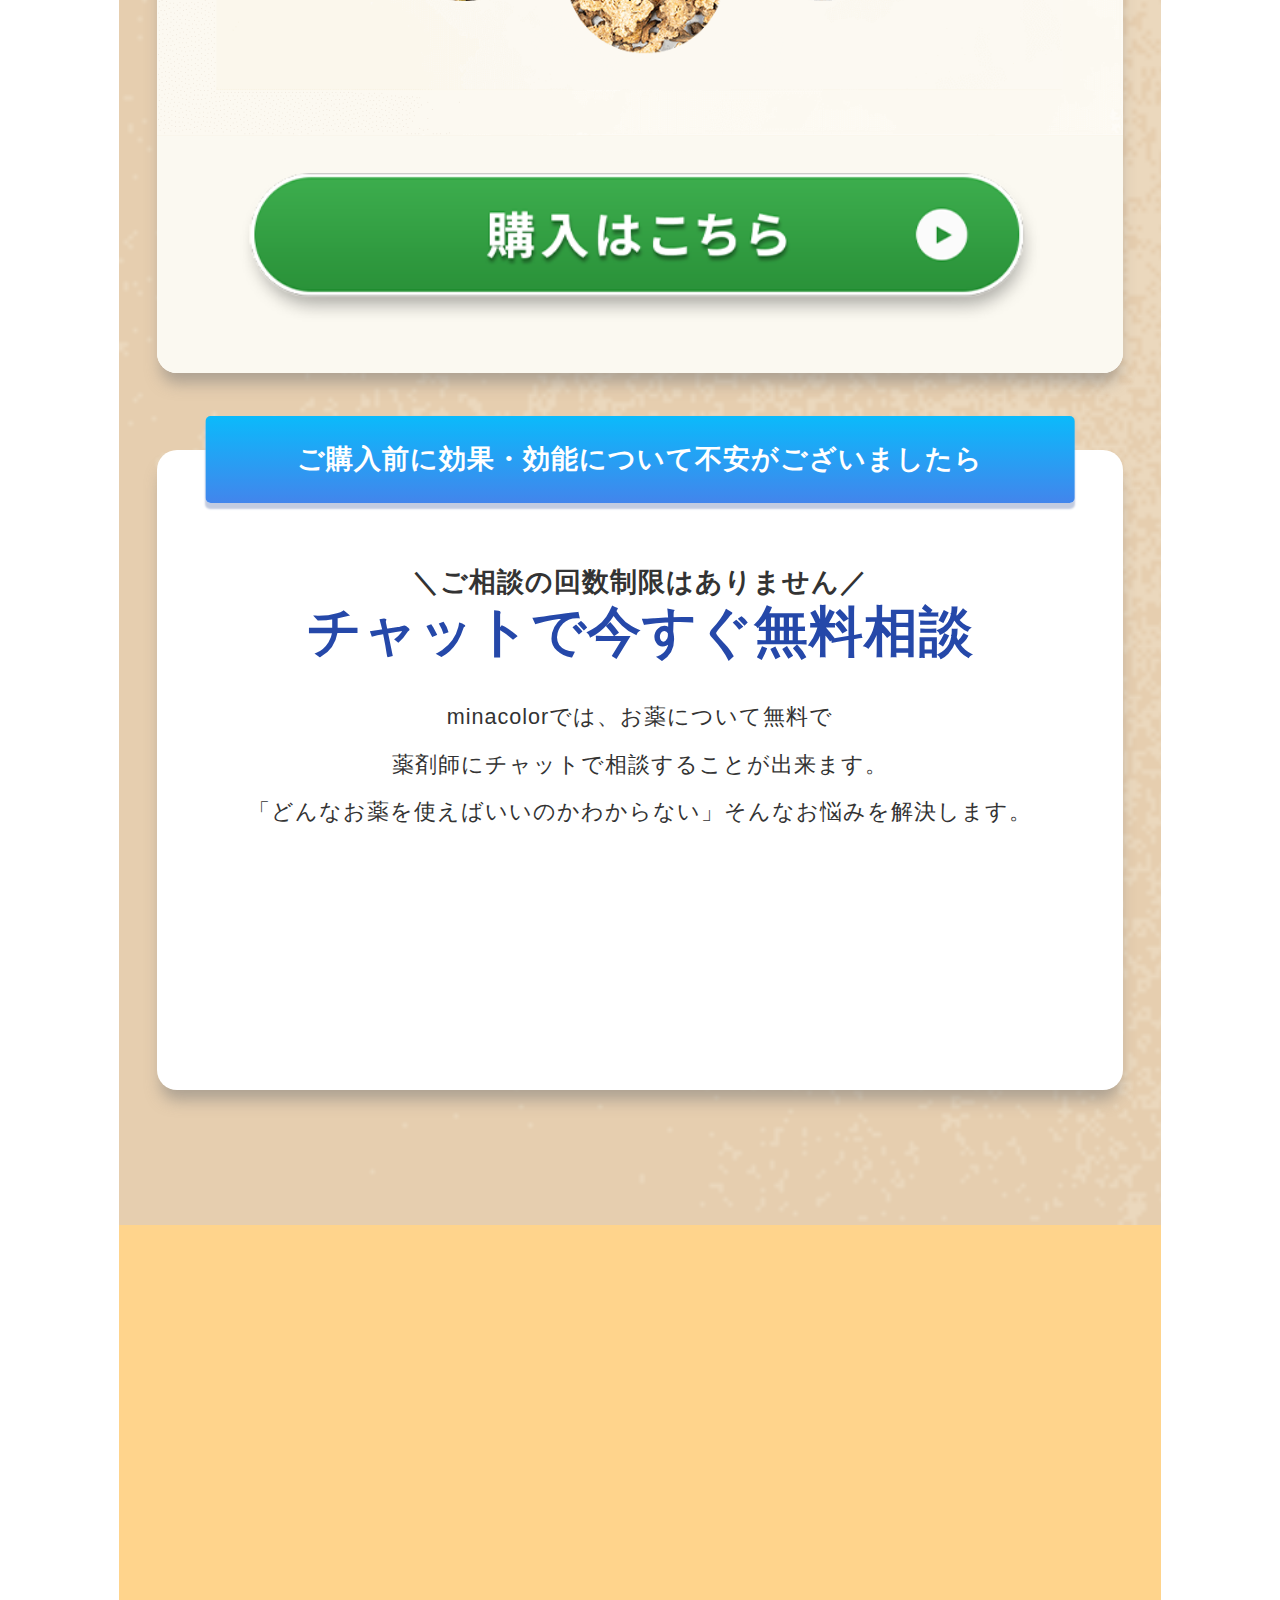
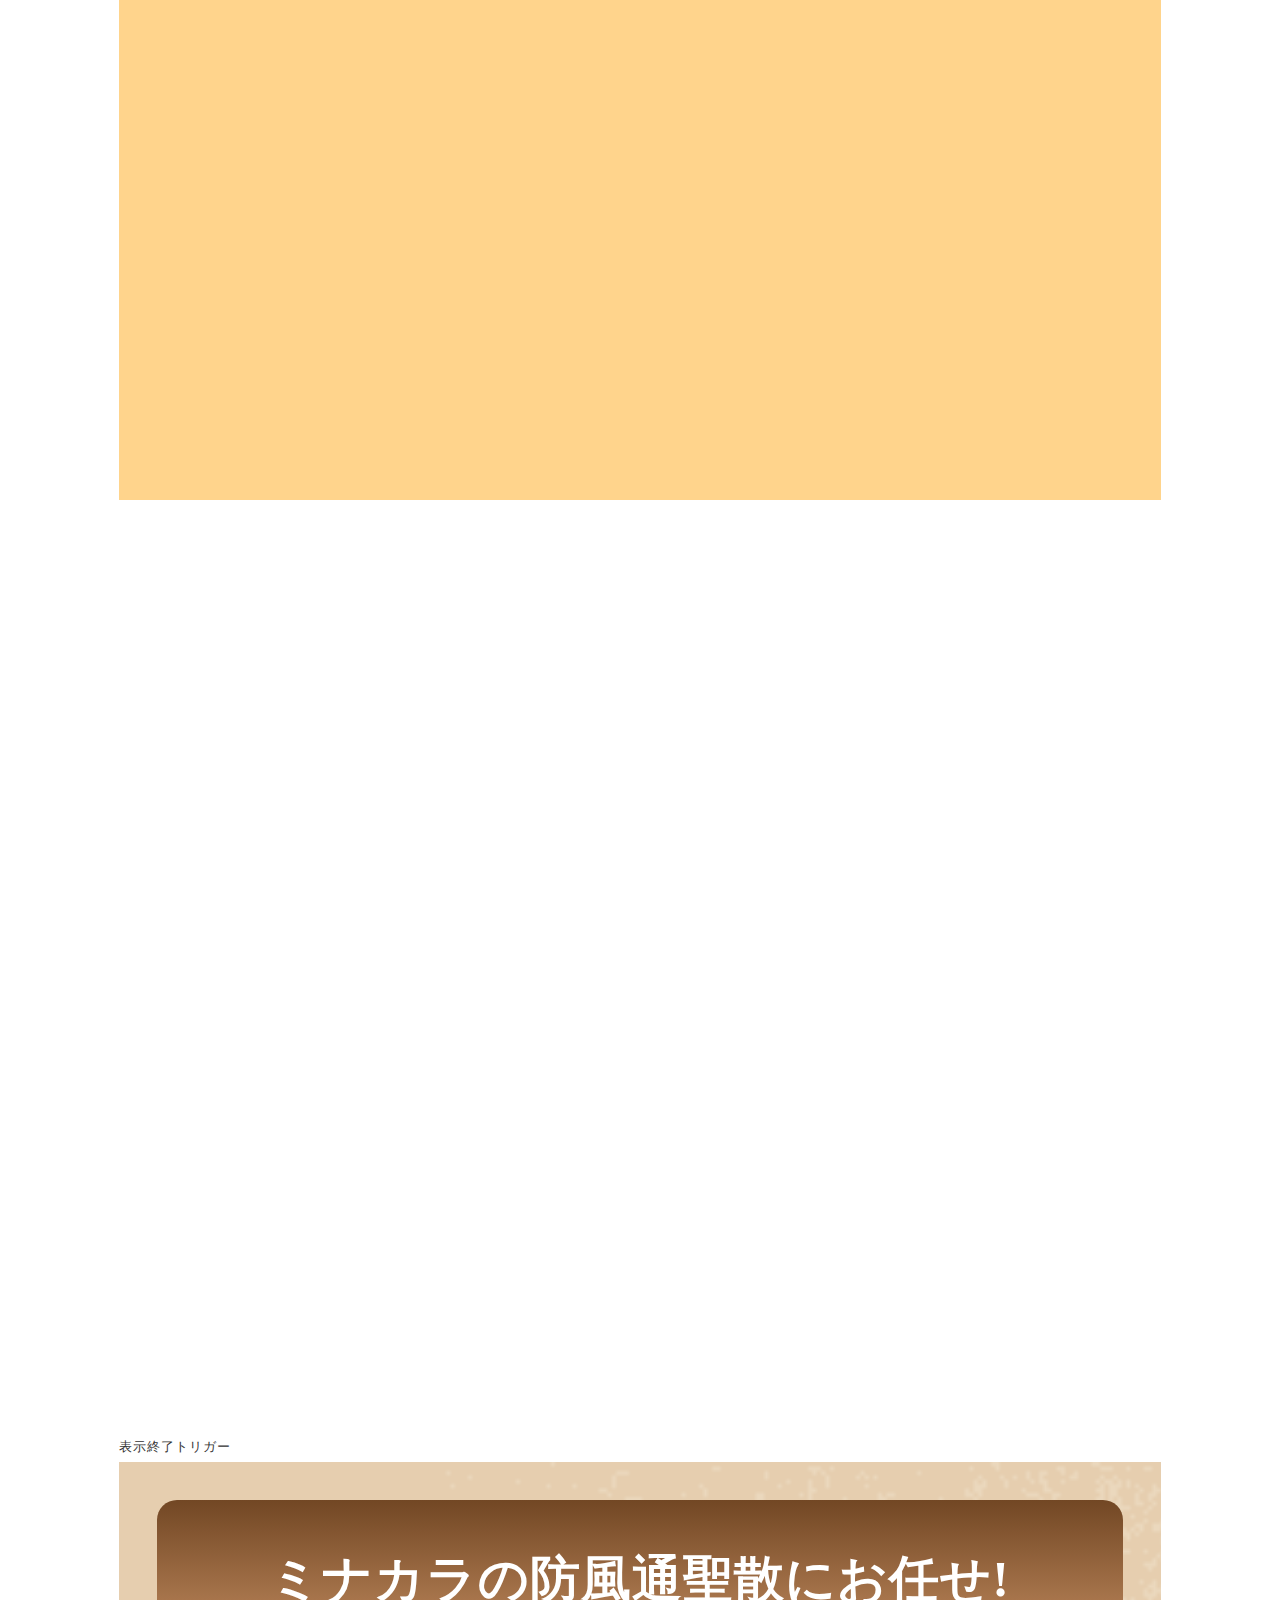
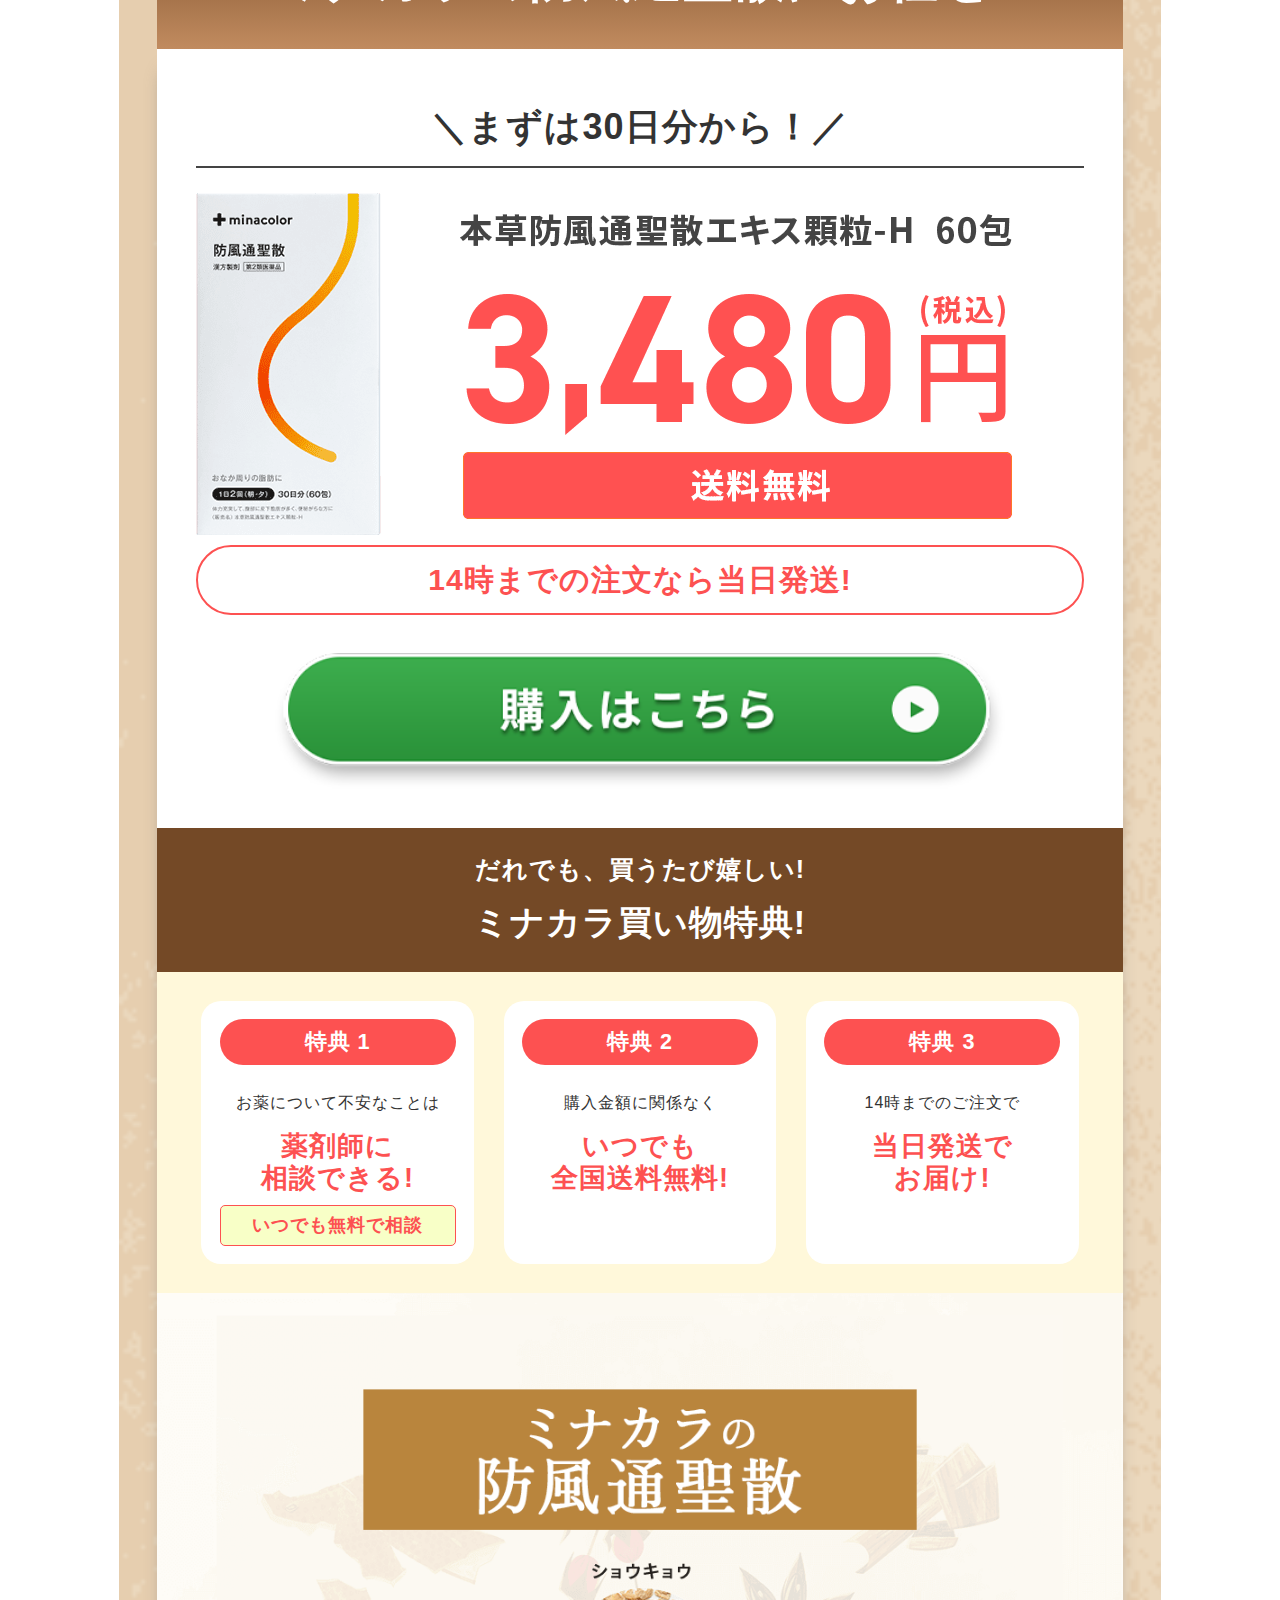
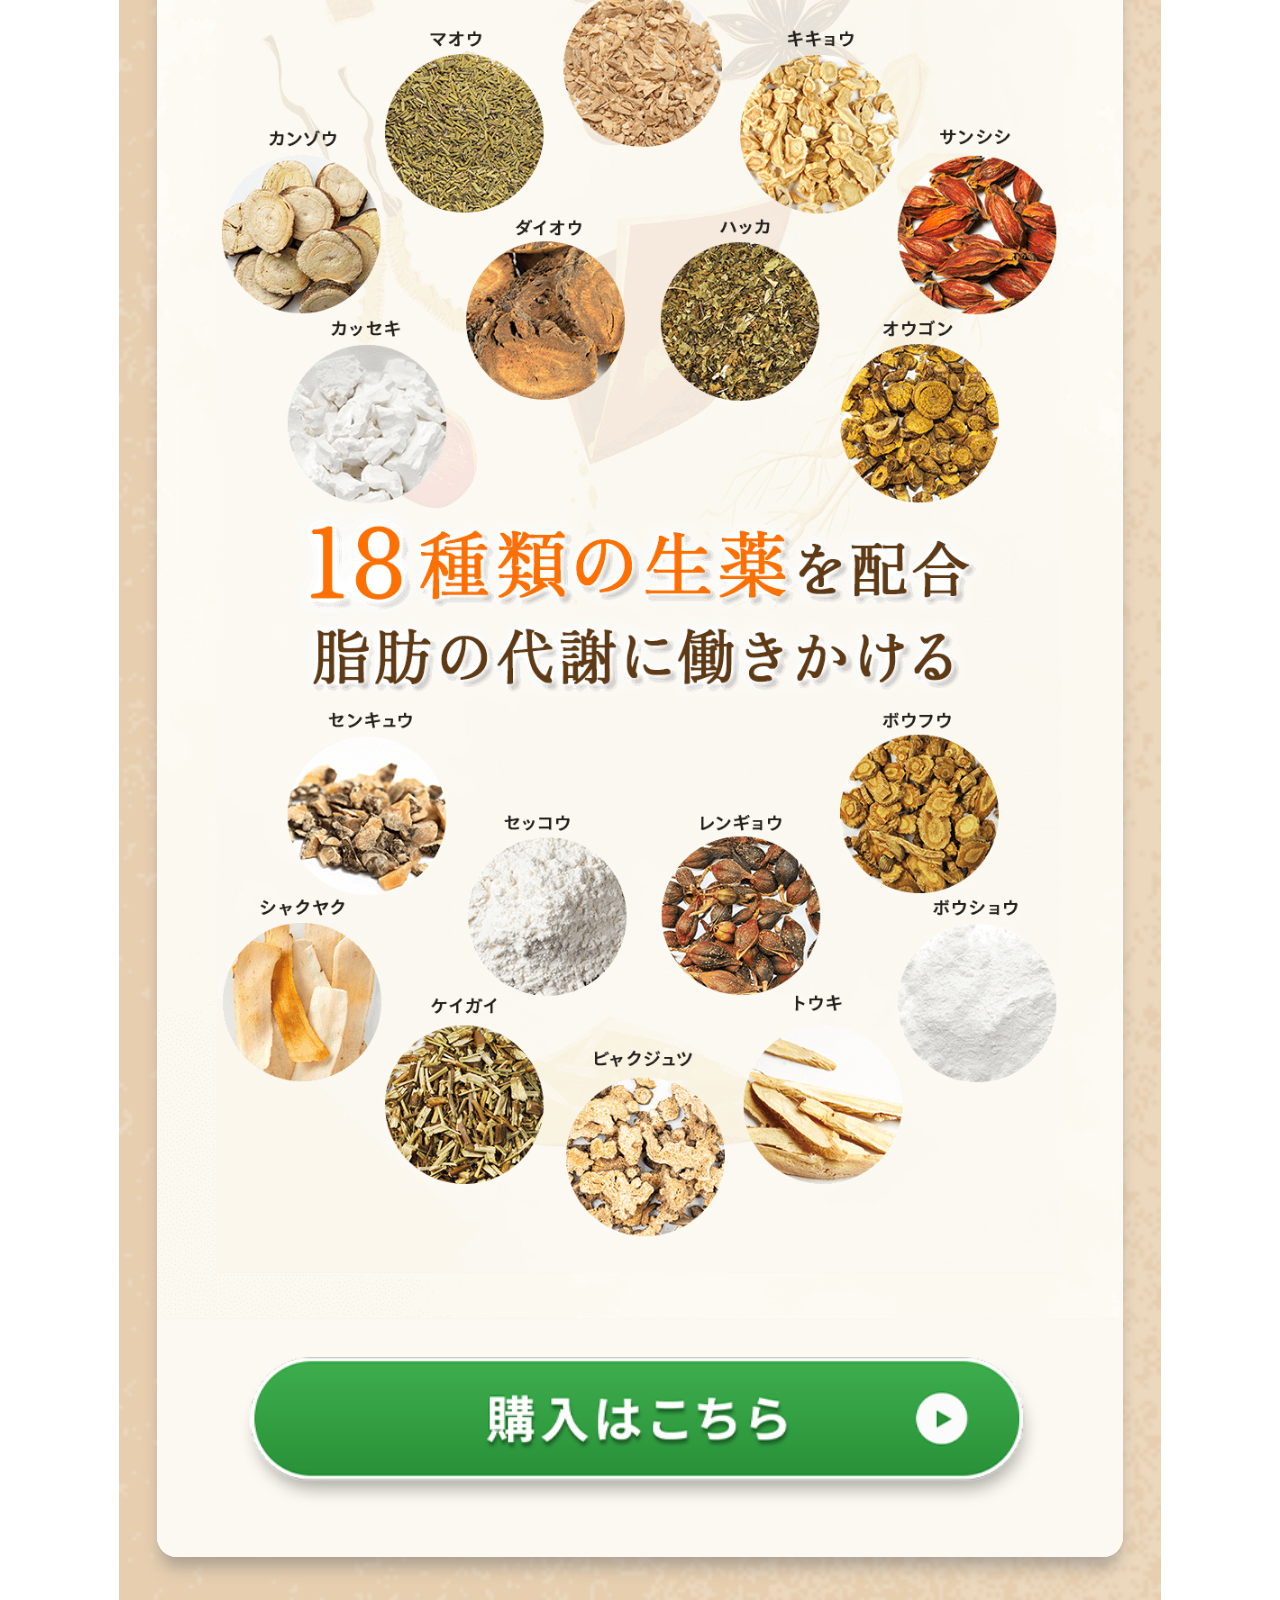
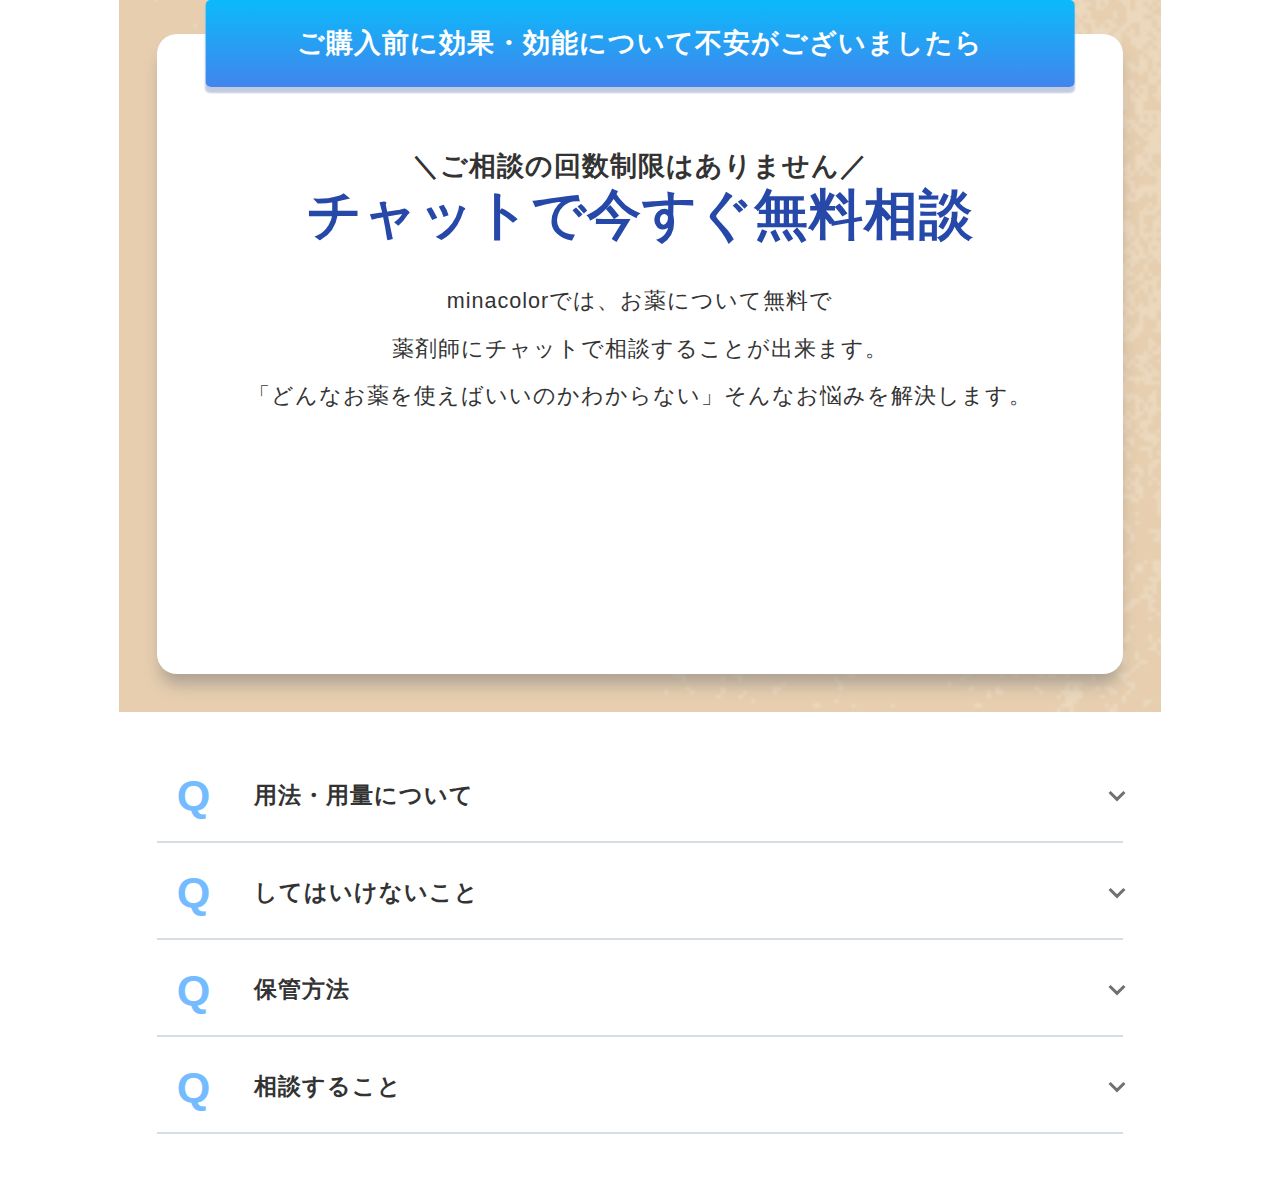
==== commit 5c31e598: "調整" ====
--- a/boufutusyousan-lp/index.html
+++ b/boufutusyousan-lp/index.html
@@ -28,7 +28,6 @@
                         </a>
                     </section>
 
-                    <div class="trigger-add-class"></div>
                     <section class="lp-boufutusyousan-trouble">
                         <h2>
                             <img
@@ -81,6 +80,8 @@
                         </div>
                     </section>
 
+                    <div id="start" class="content">表示開始トリガー</div>
+
                     <section class="lp-boufutusyousan-offer">
                         <div class="lp-boufutusyousan-responsive-pc">
                             <img class="lazyload" loading="lazy" src="./img/trouble-result-pc.png" alt="そのお悩み・・・" width="1072" height="176" />
@@ -218,14 +219,14 @@
                         </div>
                     </section>
 
-                    <div class="trigger-remove-class"></div>
-
                     <section class="lp-boufutusyousan-effect">
                         <p>
                             <img class="lazyload lp-boufutusyousan-responsive-pc" loading="lazy" src="./img/effect-item-pc.png" alt="高血圧や肥満に伴うお悩みにも" width="1072" height="1099" />
                             <img class="lazyload lp-boufutusyousan-responsive-sp" loading="lazy" src="./img/effect-item-sp.png" alt="高血圧や肥満に伴うお悩みにも" width="750" height="785" />
                         </p>
                     </section>
+
+                    <div id="end" class="content">表示終了トリガー</div>
 
                     <section class="lp-boufutusyousan-offer">
                         <div class="lp-boufutusyousan-offer-inner">
@@ -384,7 +385,7 @@
                         </details>
                     </section>
 
-                    <div id="lp-boufutusyousan-floating">
+                    <div class="floating-button">
                         <img class="lazyload lp-boufutusyousan-floating-text" loading="lazy" src="./img/floating-text.png" width="461" height="142" />
                         <a href="https://minacolor.com/51877970084/checkouts/ecc179b7e93cf0ea89706204b9751708">
                             <img class="lazyload" loading="lazy" src="./img/floating-btn.png" alt="購入はこちら" width="461" height="142" />
--- a/boufutusyousan-lp/css/style.css
+++ b/boufutusyousan-lp/css/style.css
@@ -640,26 +640,29 @@
     content: 'A';
 }
 
-#lp-boufutusyousan-floating {
+.floating-button {
     position: fixed;
     bottom: 0;
-    padding: 20px;
+    padding: 16px 10px 20px 10px;
     text-align: center;
     background-color: #fff;
+    box-shadow: 0 0 8px gray;
+    left: 0;
+    right: 0;
     display: none;
 }
 .lp-boufutusyousan-floating-text {
-    width: 75%;
-}
-
-#lp-boufutusyousan-floating a {
+    width: 65%;
+}
+
+.floating-button a {
     width: 94%;
     display: block;
     margin: auto;
     margin-top: 14px;
 }
 
-#lp-boufutusyousan-floating a img {
+.floating-button a img {
     width: 100%;
 }
 
@@ -1165,29 +1168,3 @@
         content: 'A';
     }
 }
-
-@media screen and (max-width: 640px) {
-    #lp-boufutusyousan-floating {
-        display: none;
-    }
-
-    .lp-boufutusyousan-floating-active {
-        display: block !important;
-        animation-name: fadeUpAnime;
-        animation-duration: 0.5s;
-        animation-fill-mode: forwards;
-        opacity: 0;
-    }
-
-    @keyframes fadeUpAnime {
-        from {
-            opacity: 0;
-            transform: translateY(100px);
-        }
-
-        to {
-            opacity: 1;
-            transform: translateY(0);
-        }
-    }
-}
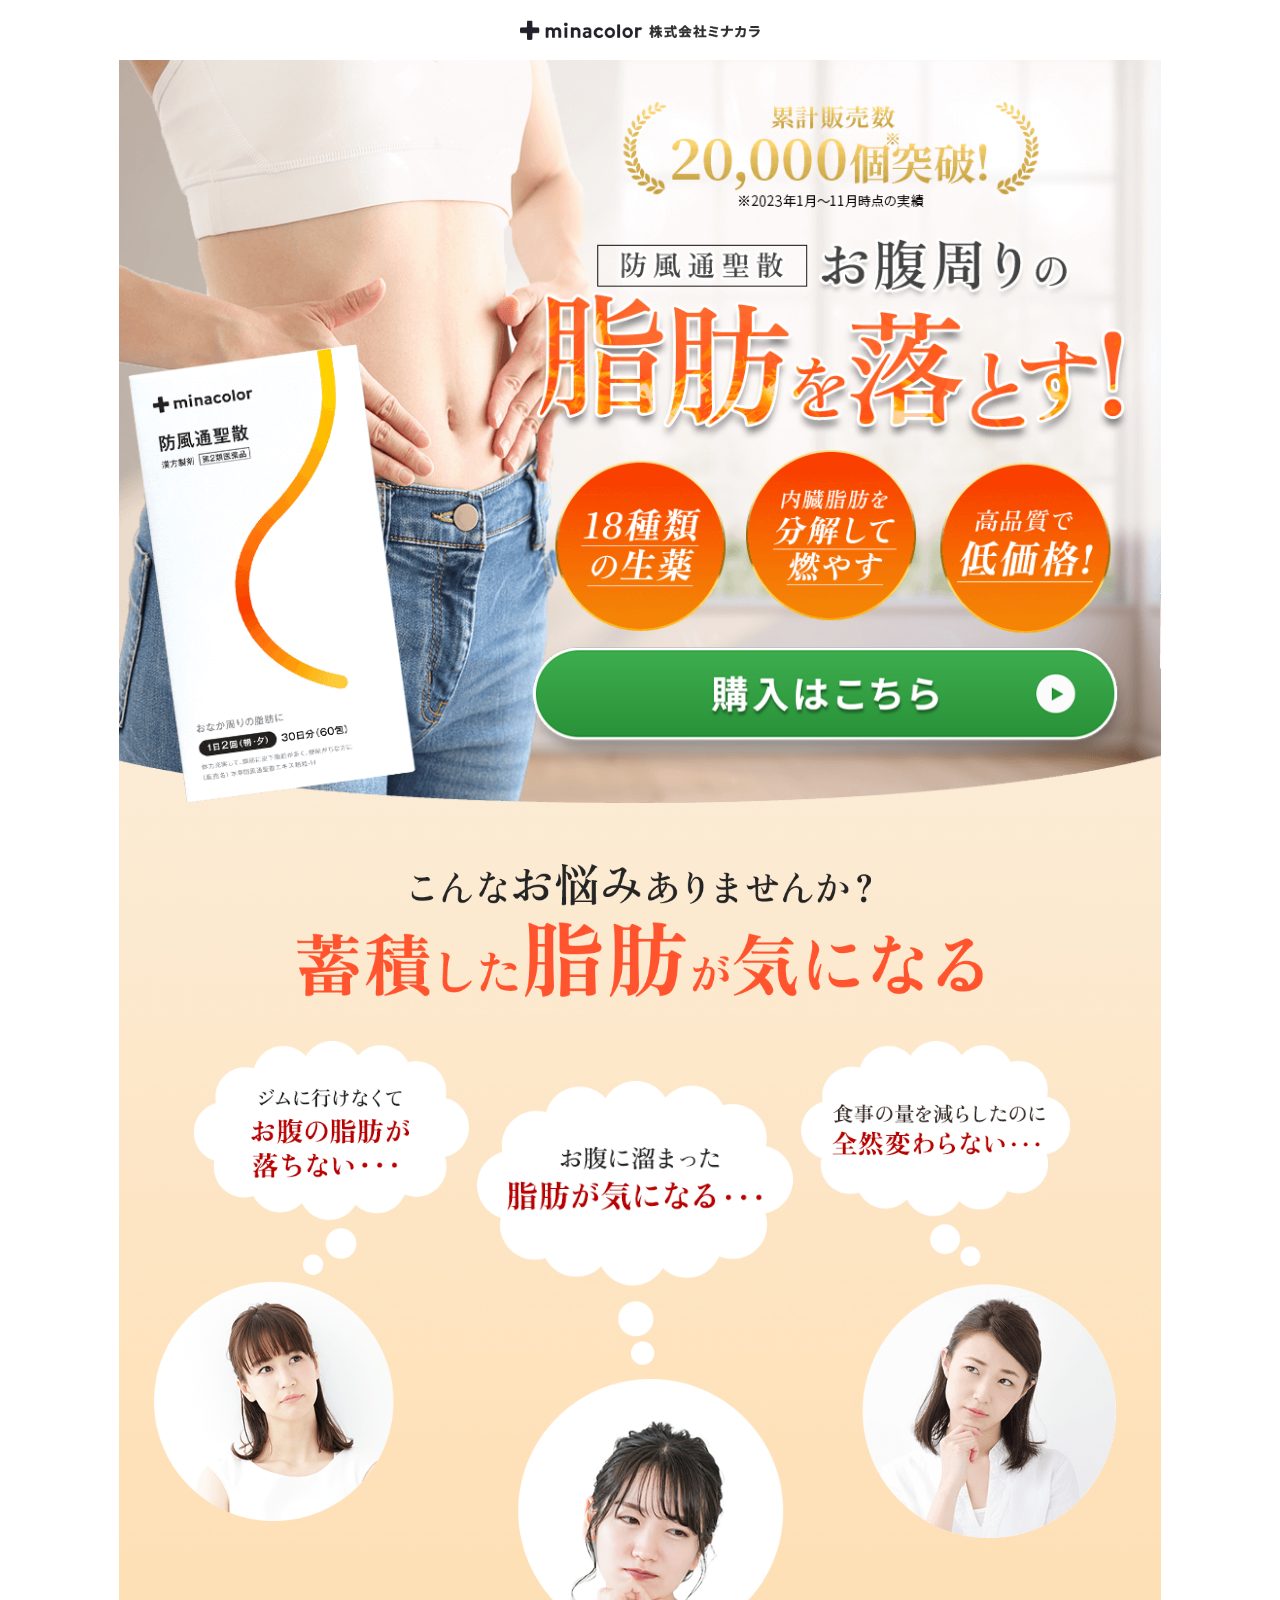
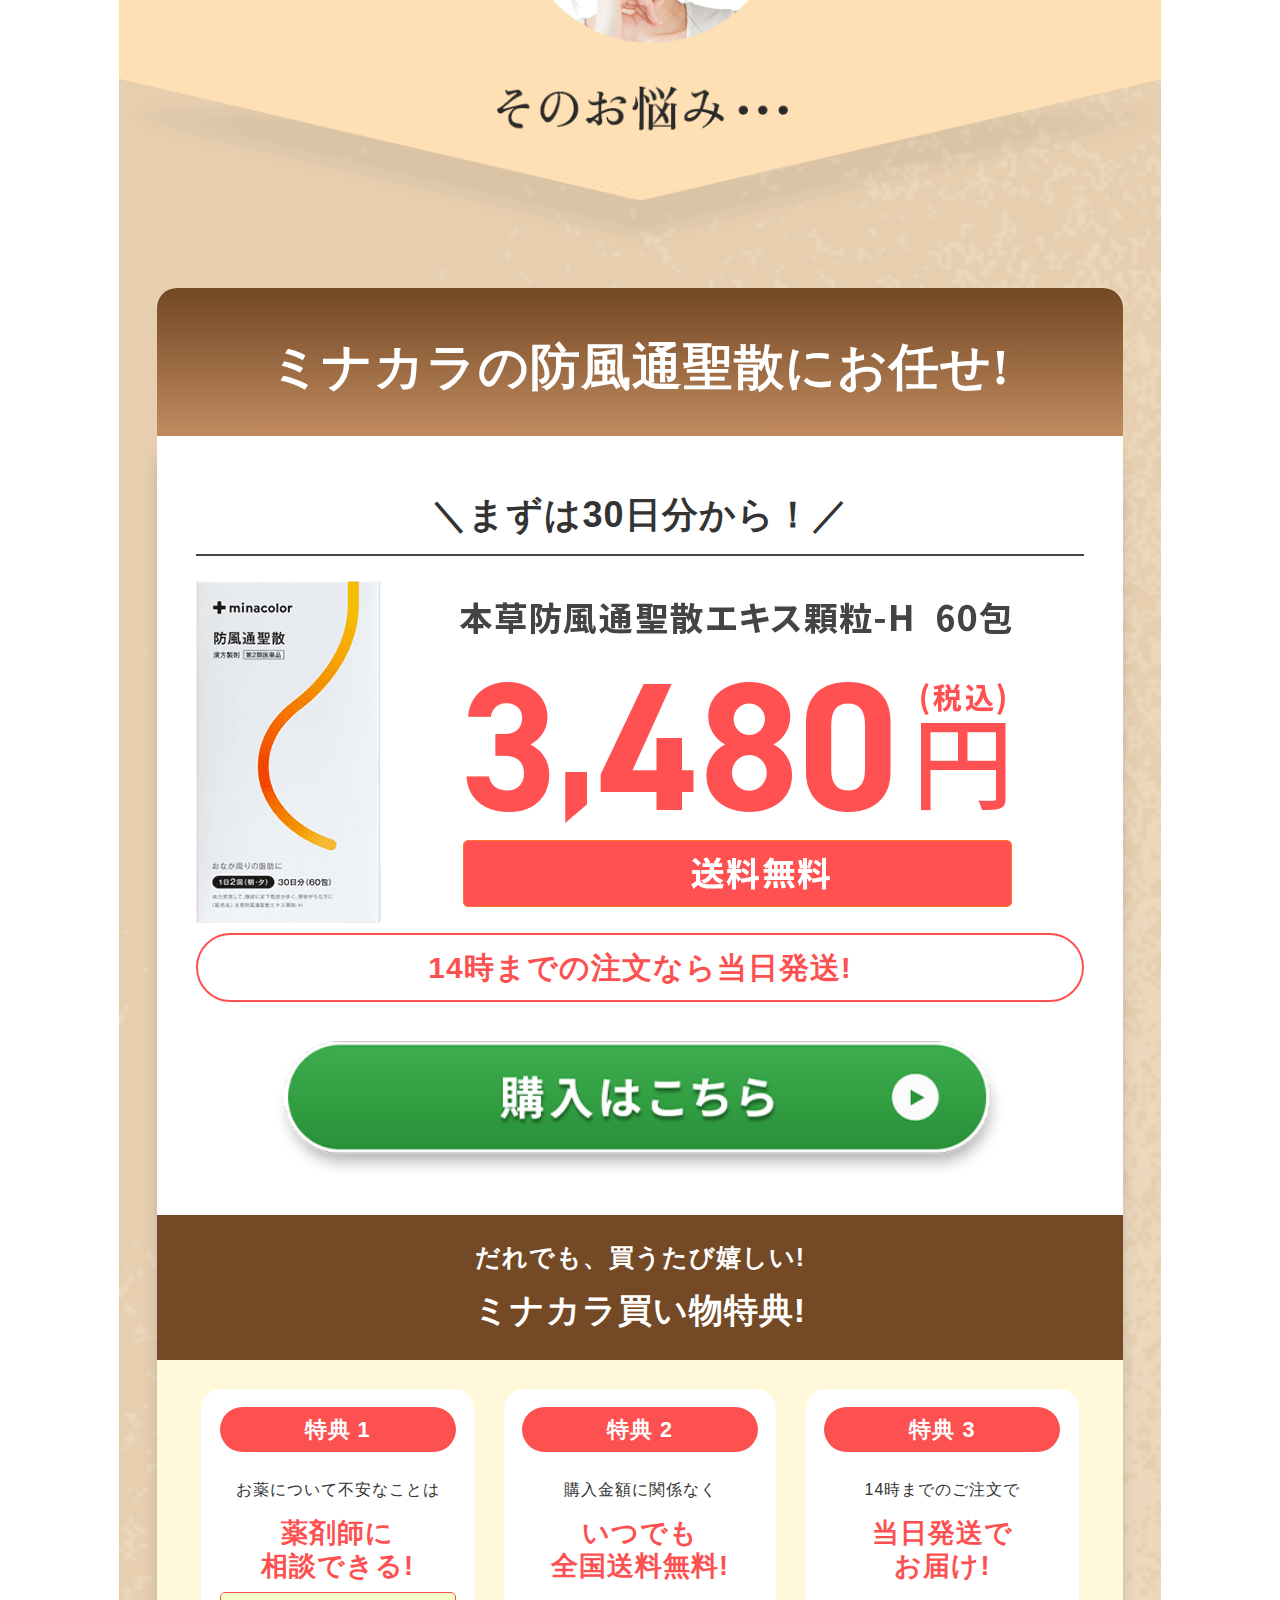
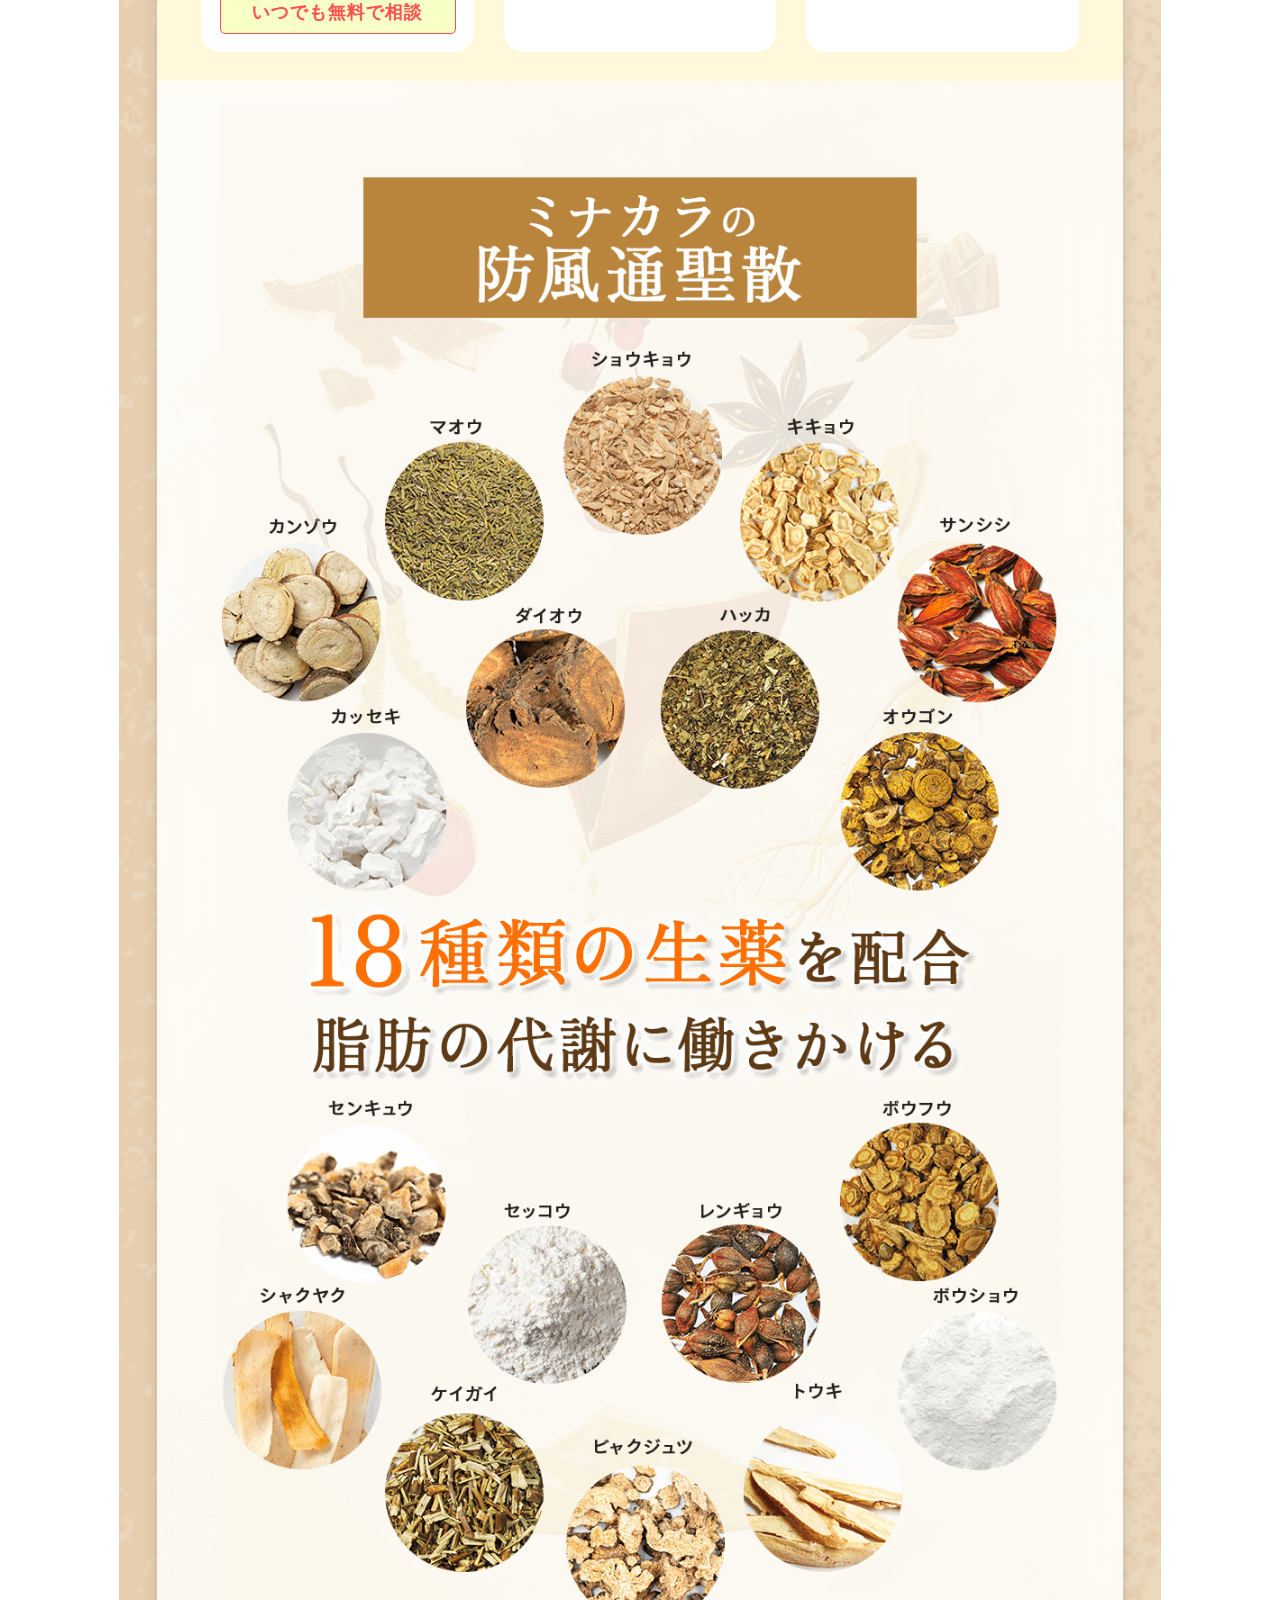
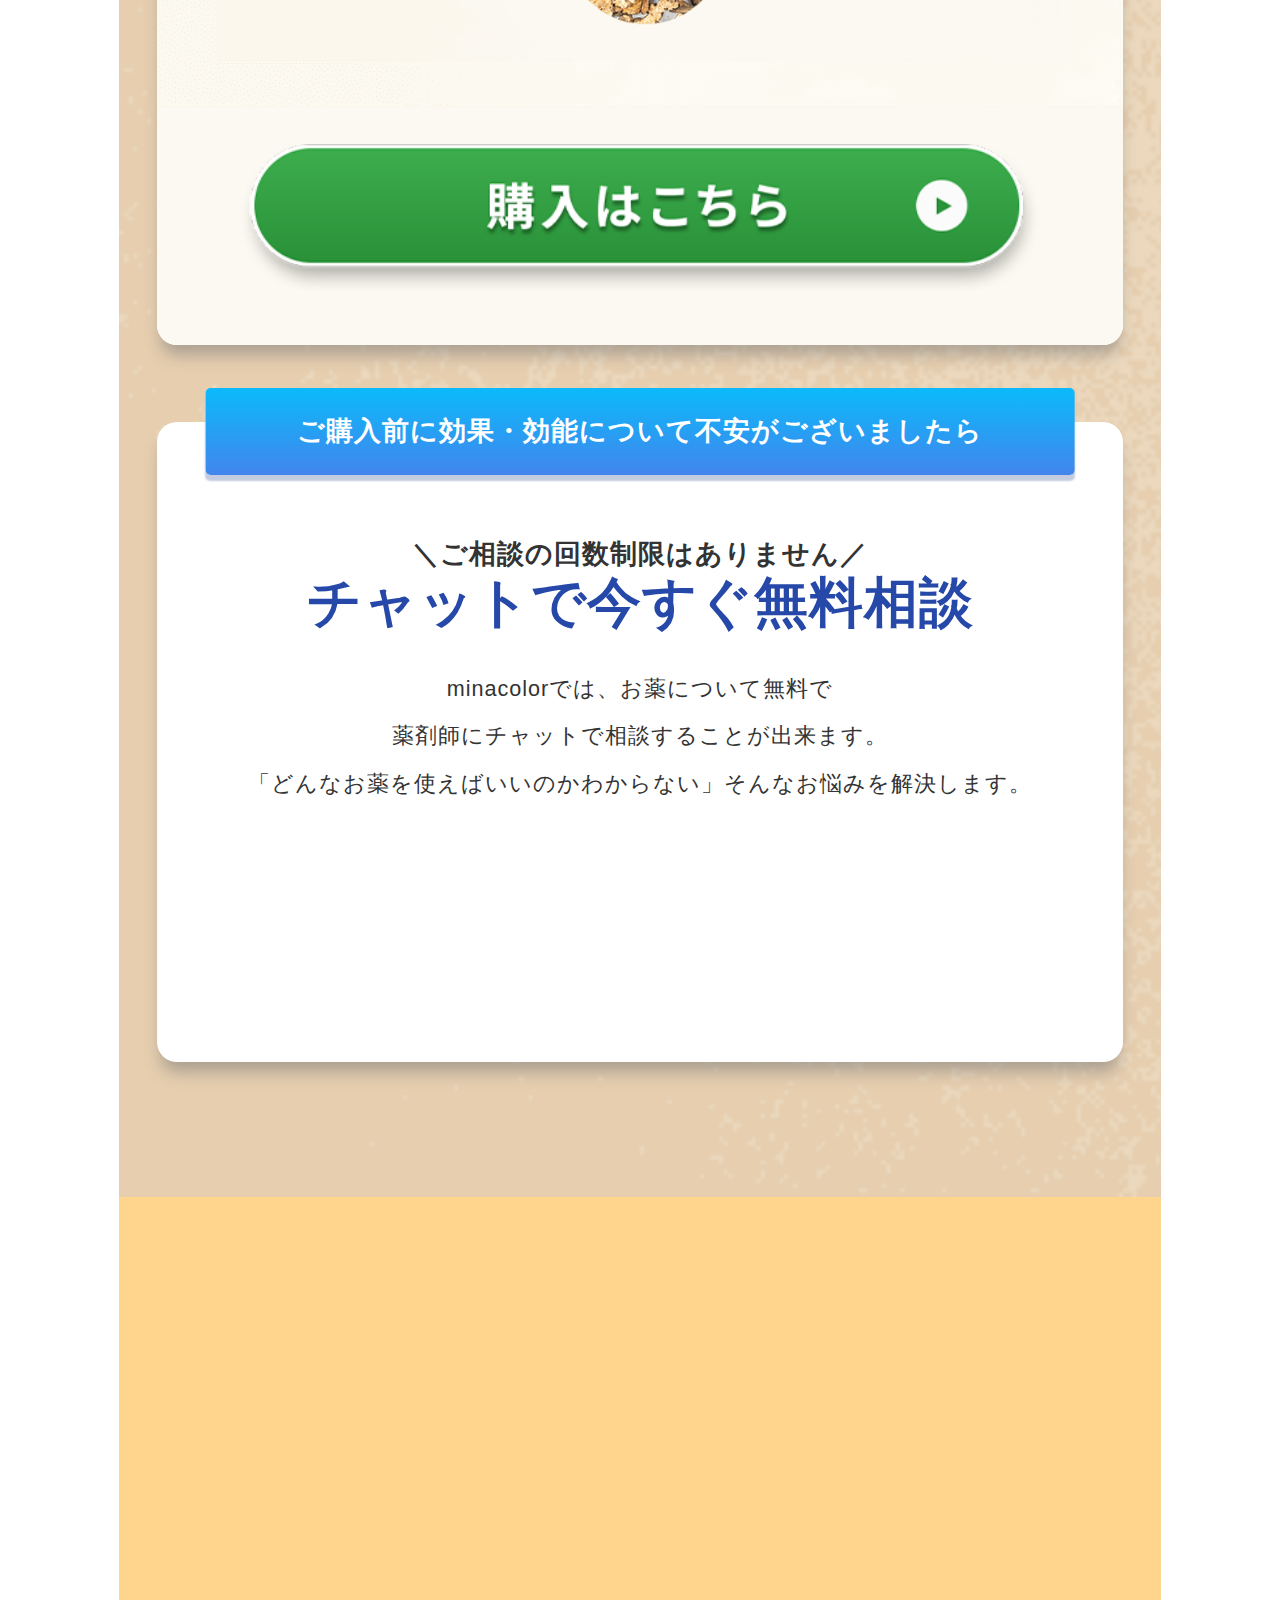
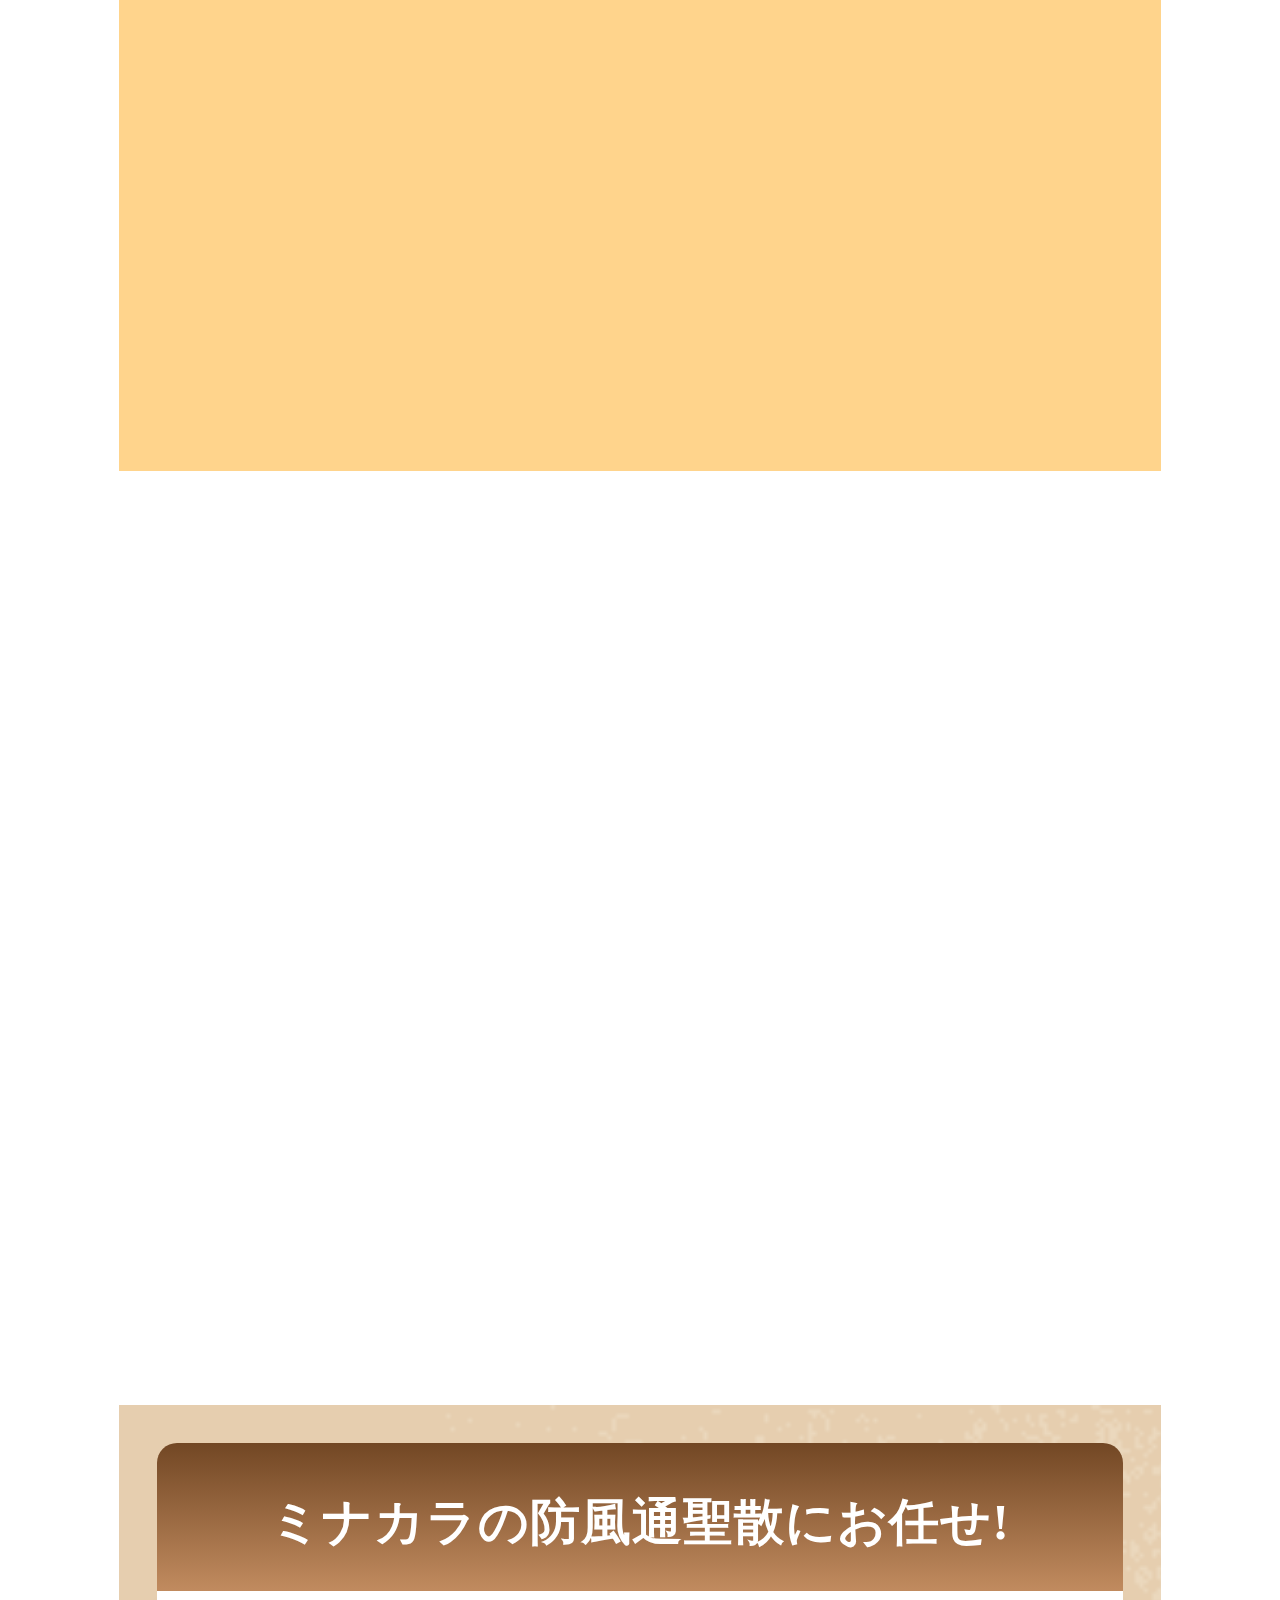
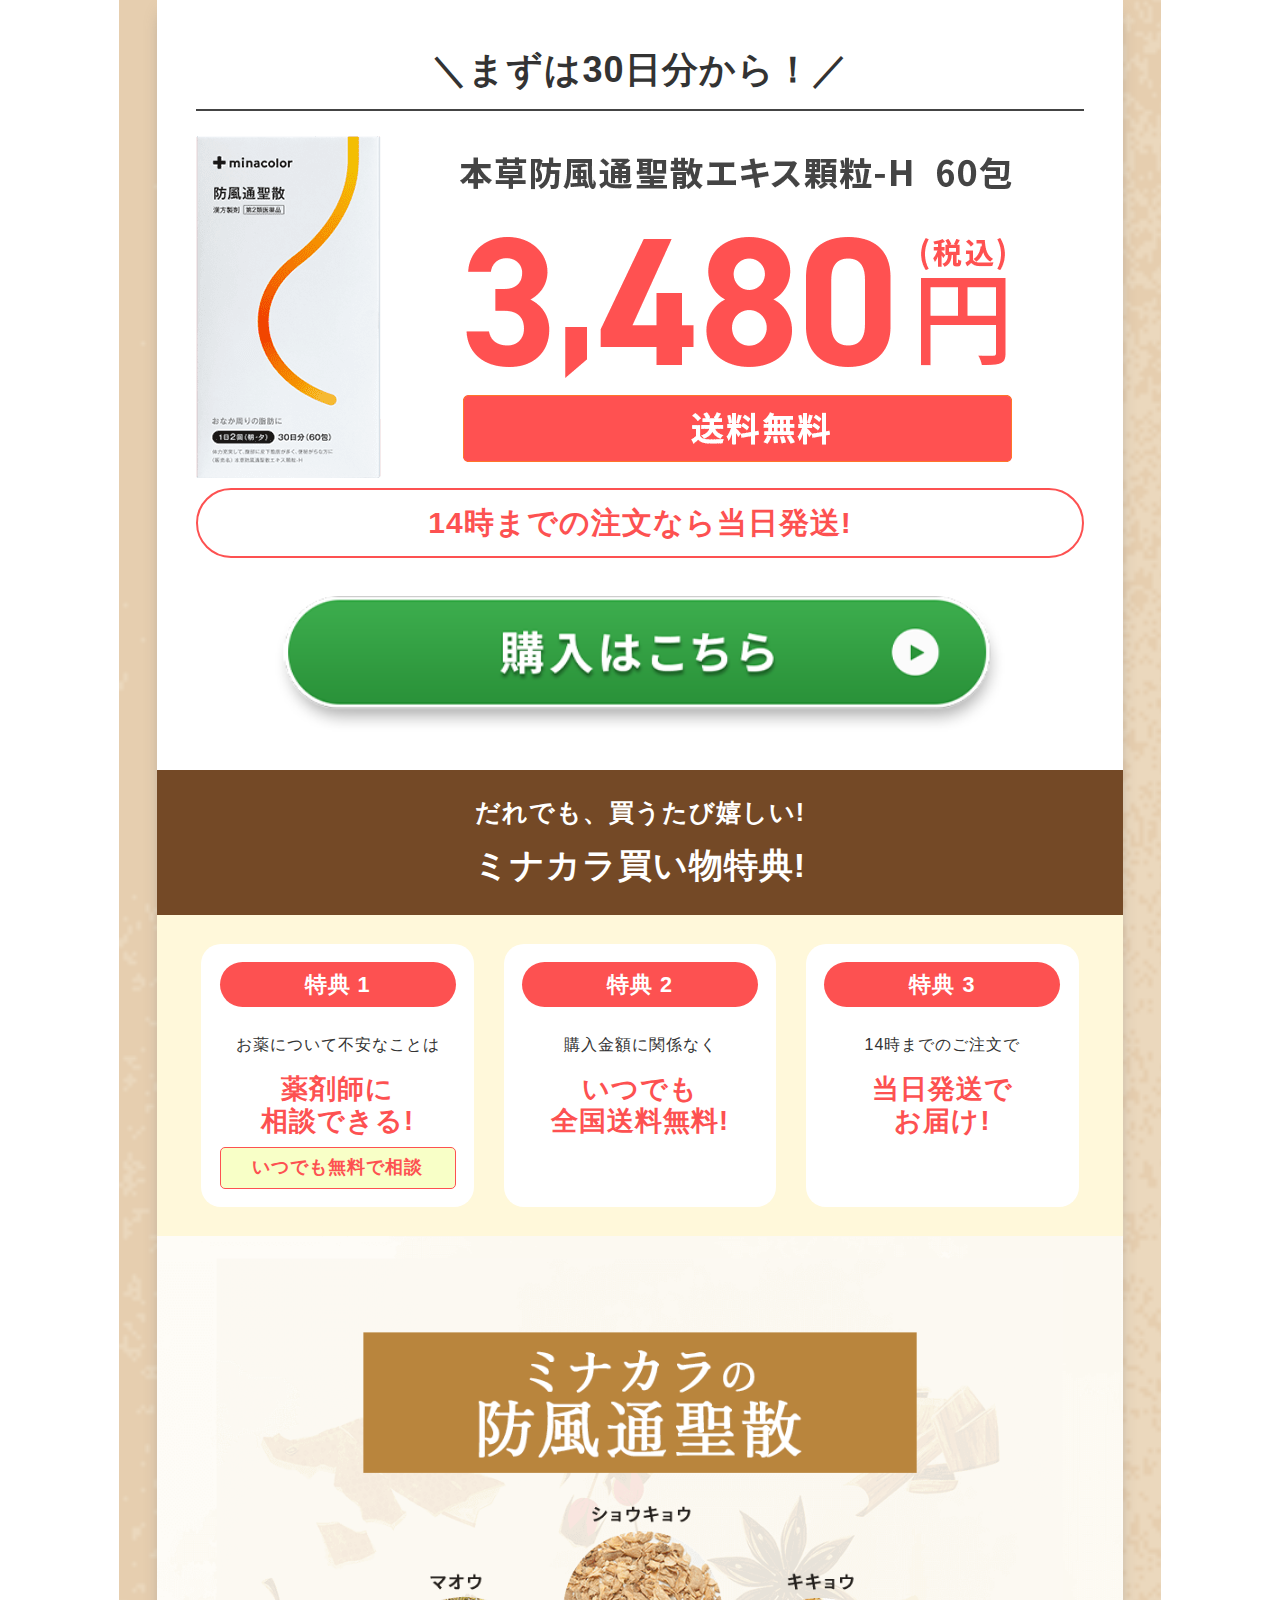
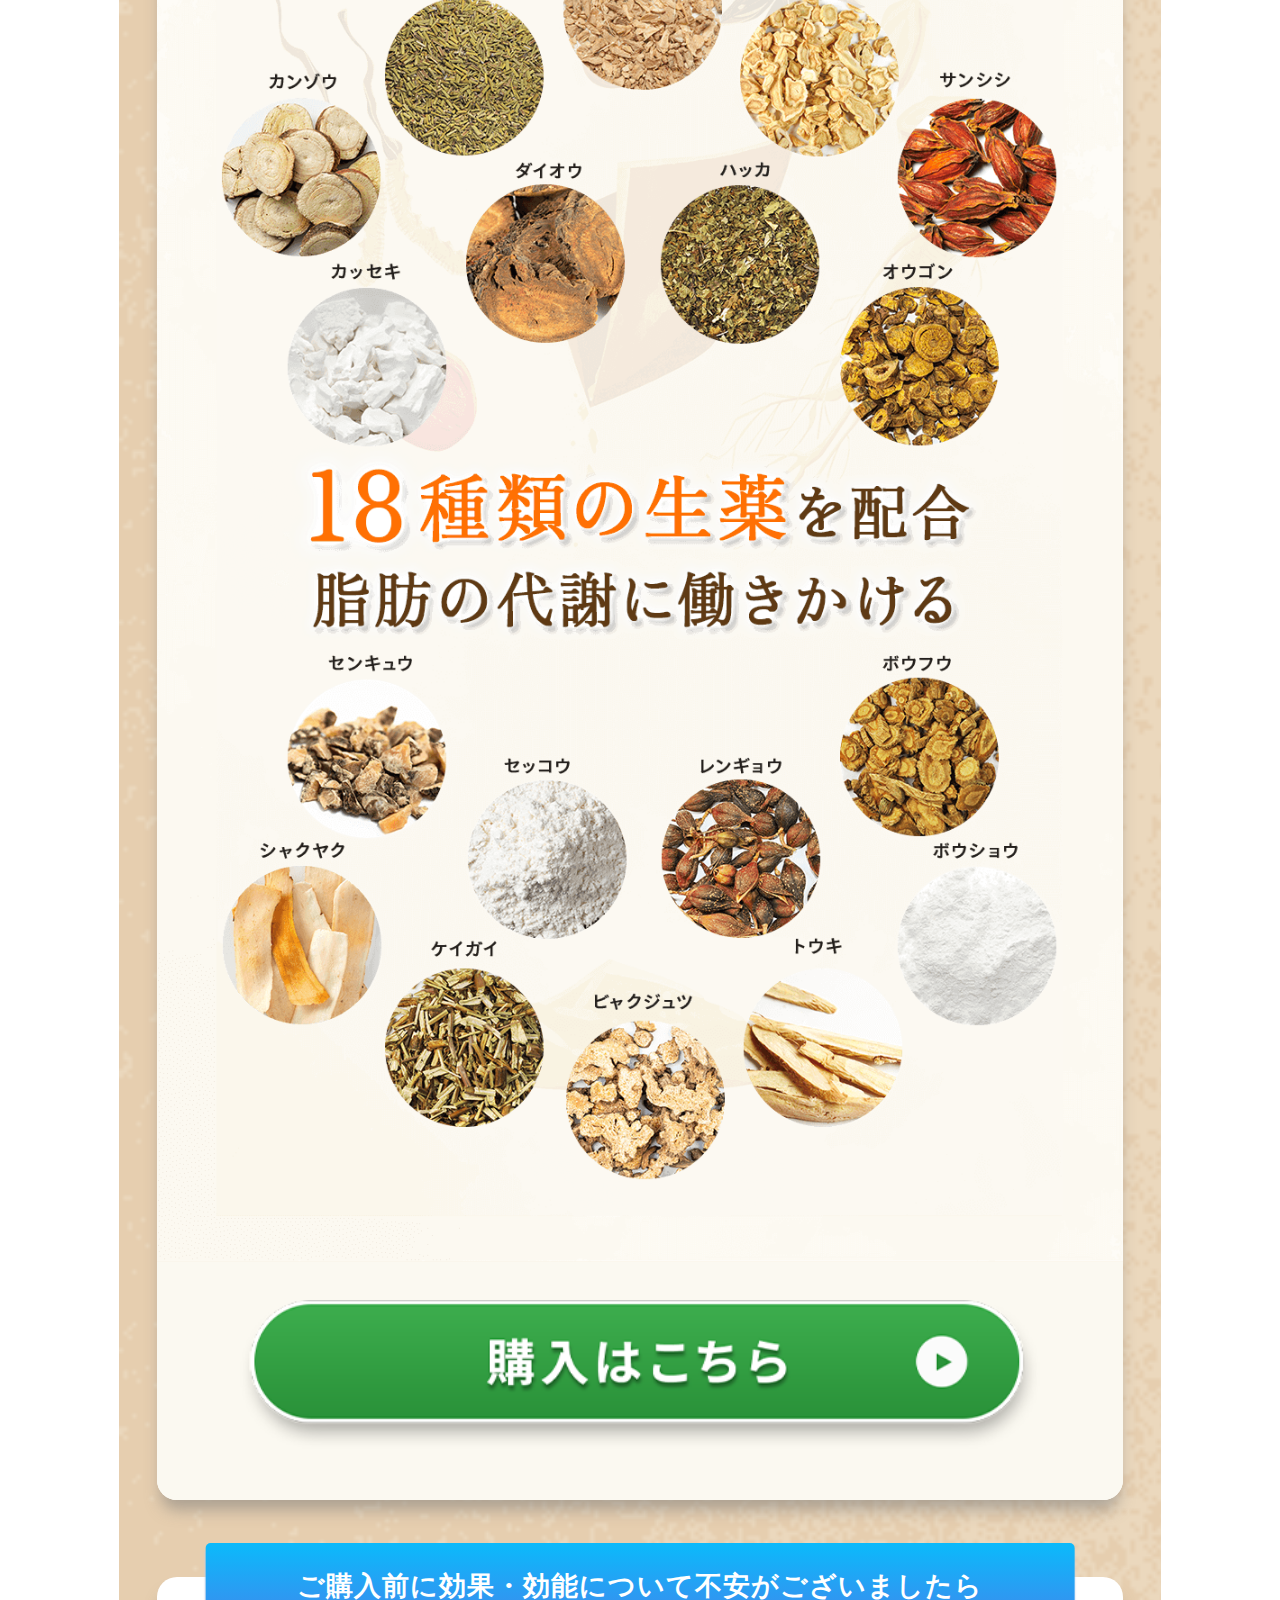
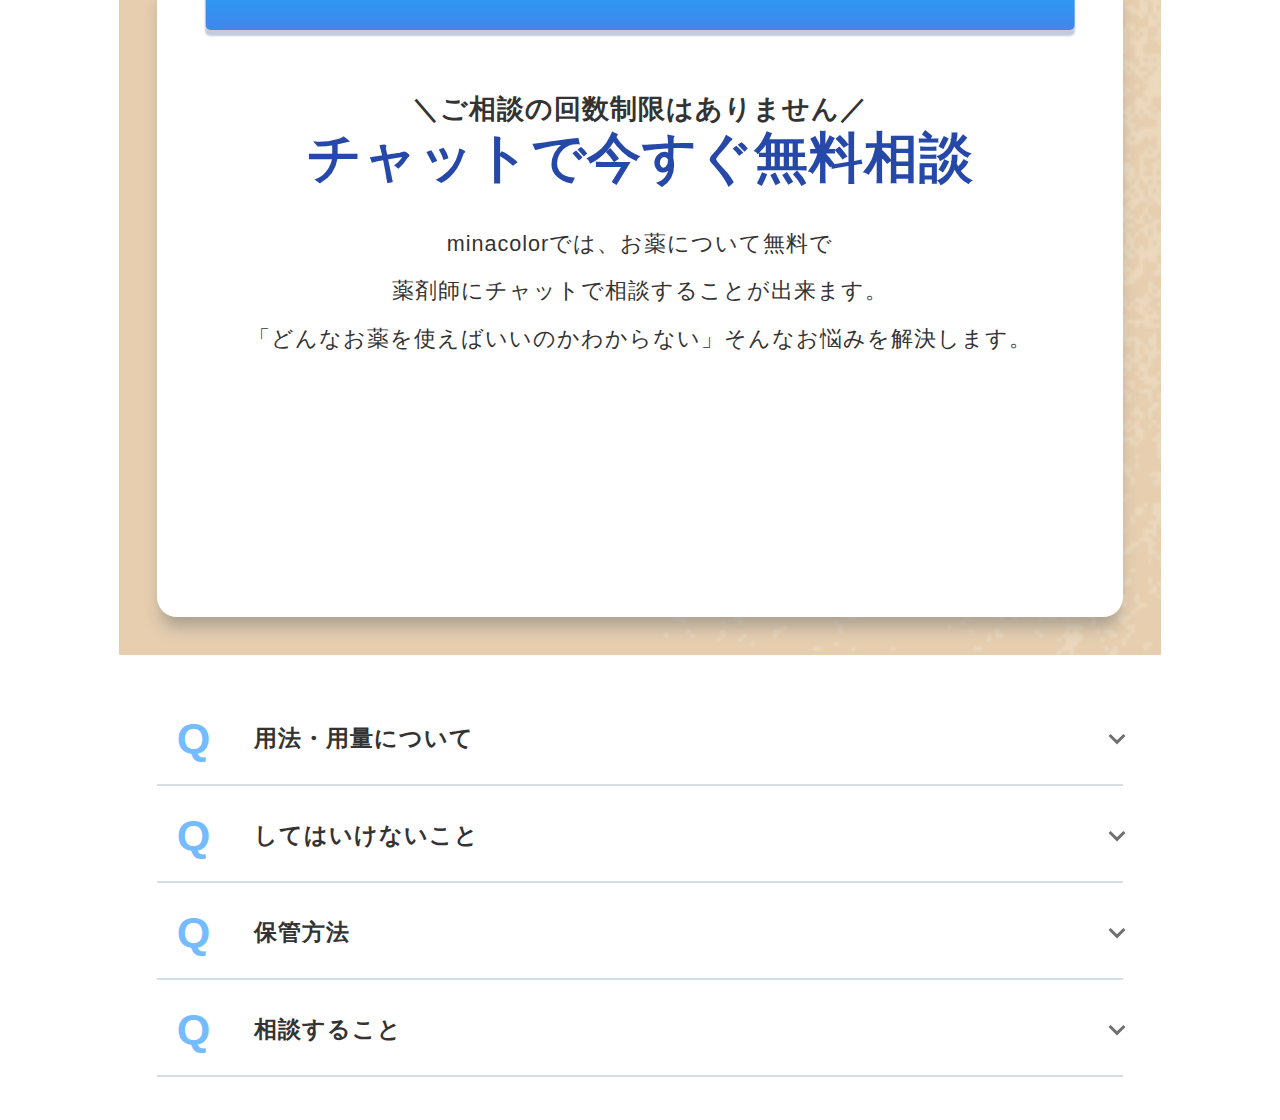
==== commit 6f8cc5b6: "調整" ====
--- a/boufutusyousan-lp/index.html
+++ b/boufutusyousan-lp/index.html
@@ -80,7 +80,7 @@
                         </div>
                     </section>
 
-                    <div id="start" class="content">表示開始トリガー</div>
+                    <div id="start" class="content"></div>
 
                     <section class="lp-boufutusyousan-offer">
                         <div class="lp-boufutusyousan-responsive-pc">
@@ -226,7 +226,7 @@
                         </p>
                     </section>
 
-                    <div id="end" class="content">表示終了トリガー</div>
+                    <div id="end" class="content"></div>
 
                     <section class="lp-boufutusyousan-offer">
                         <div class="lp-boufutusyousan-offer-inner">
@@ -388,7 +388,7 @@
                     <div class="floating-button">
                         <img class="lazyload lp-boufutusyousan-floating-text" loading="lazy" src="./img/floating-text.png" width="461" height="142" />
                         <a href="https://minacolor.com/51877970084/checkouts/ecc179b7e93cf0ea89706204b9751708">
-                            <img class="lazyload" loading="lazy" src="./img/floating-btn.png" alt="購入はこちら" width="461" height="142" />
+                            <img class="lazyload" loading="lazy" src="./img/floating-btn.png" alt="購入はこちら" width="560" height="75" />
                         </a>
                     </div>
                 </main>
--- a/boufutusyousan-lp/css/style.css
+++ b/boufutusyousan-lp/css/style.css
@@ -656,7 +656,7 @@
 }
 
 .floating-button a {
-    width: 94%;
+    width: 50%;
     display: block;
     margin: auto;
     margin-top: 14px;
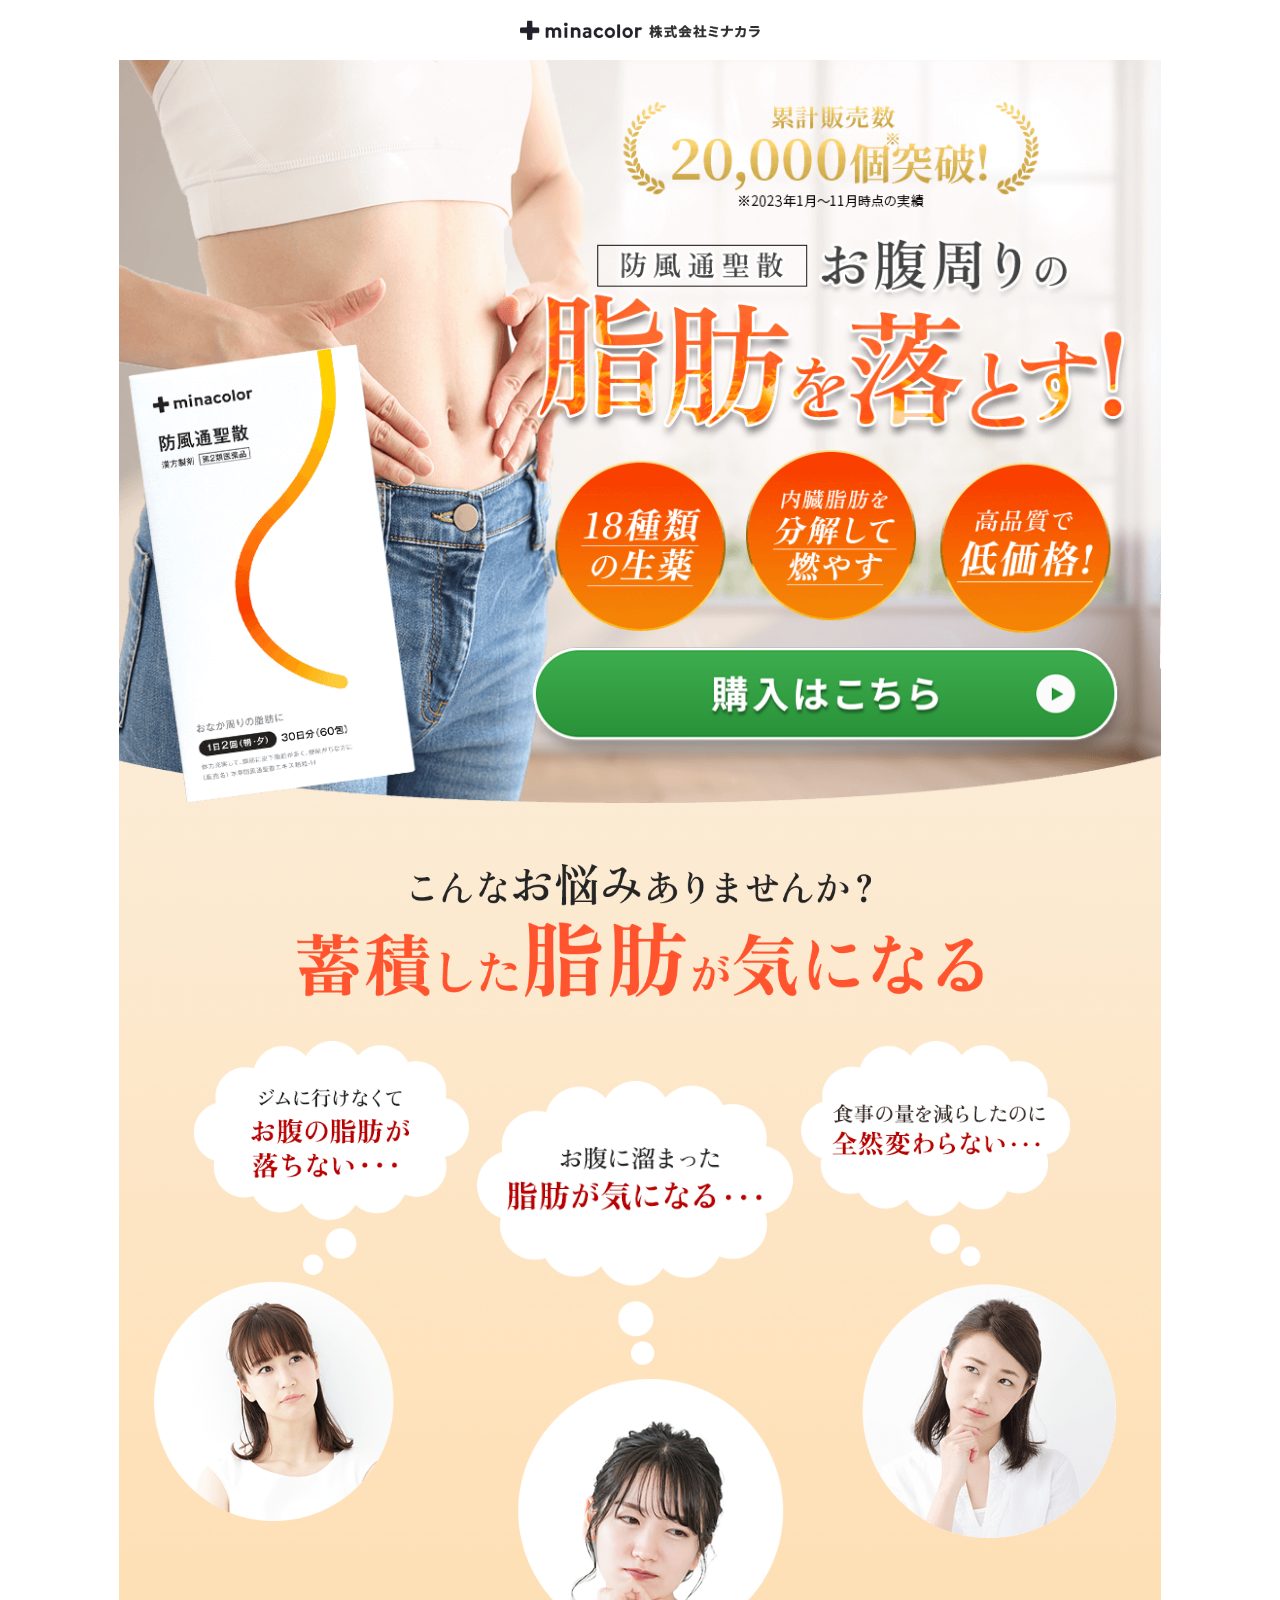
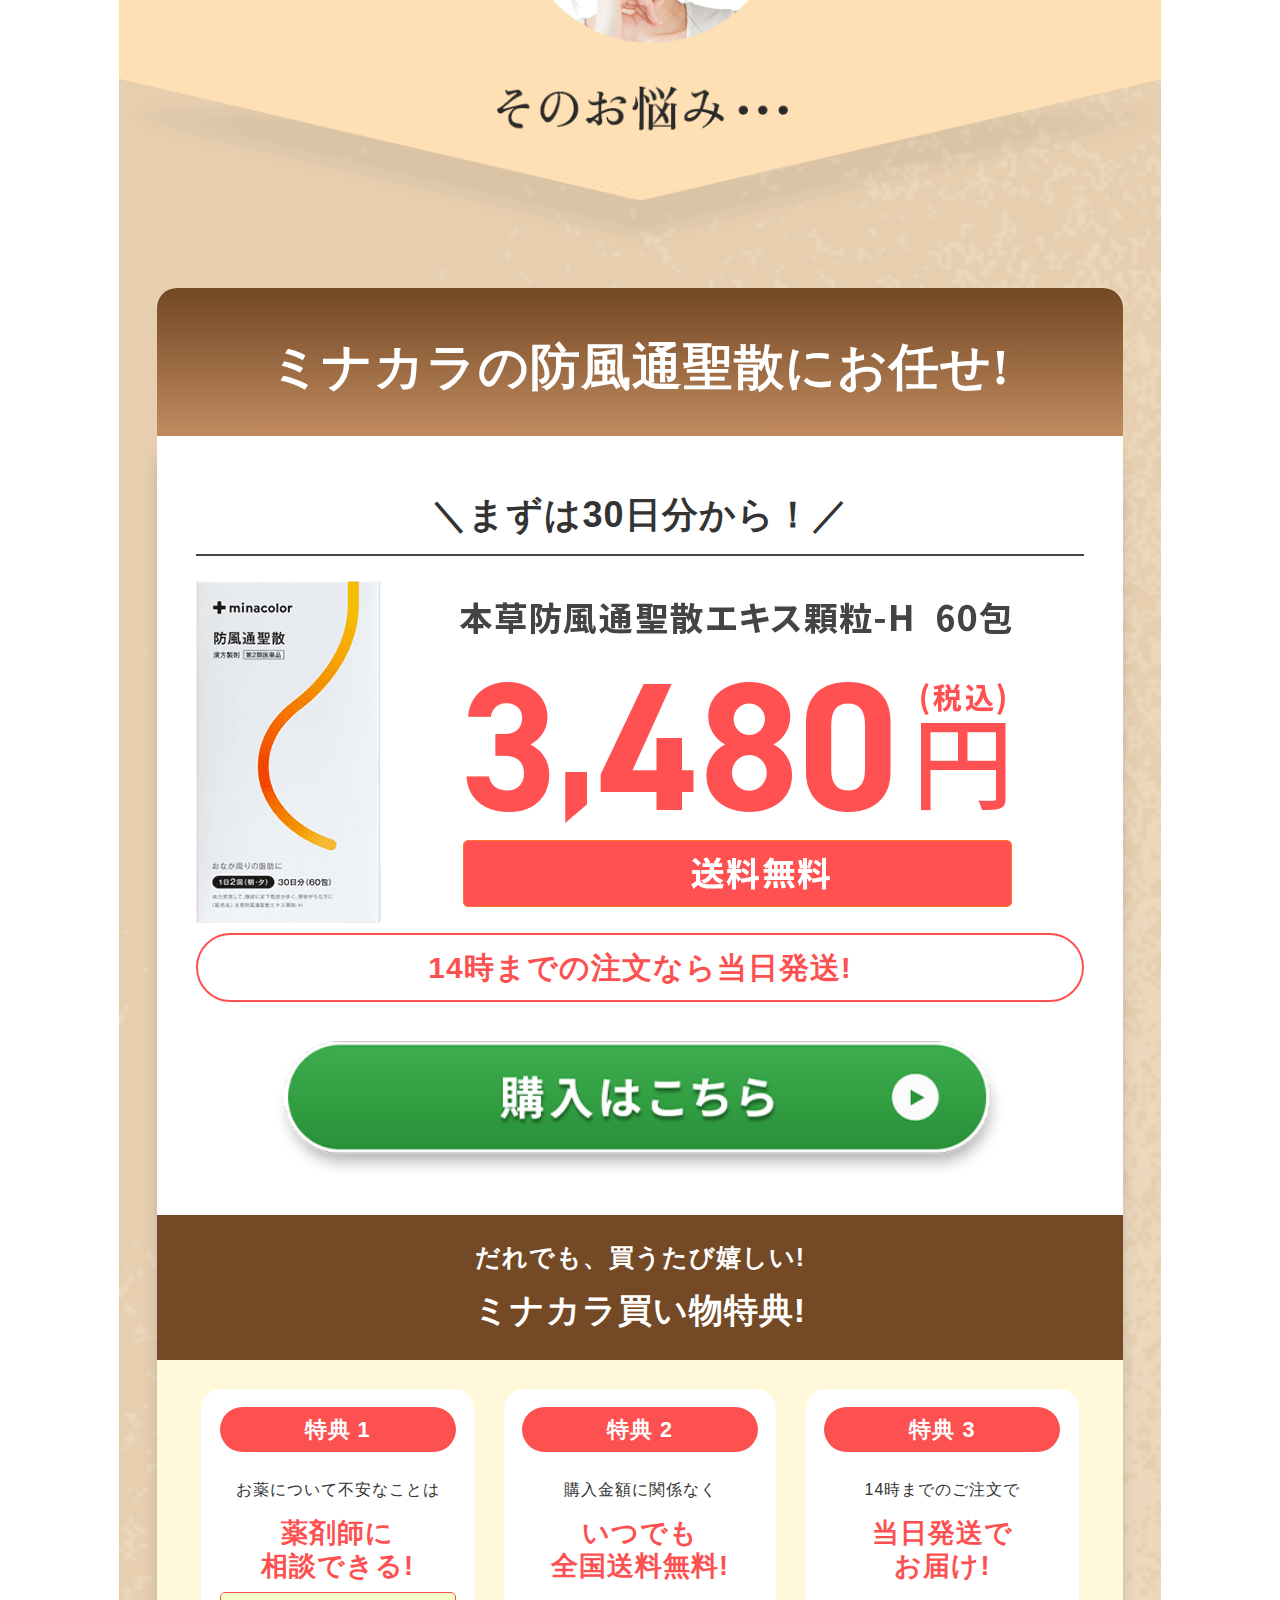
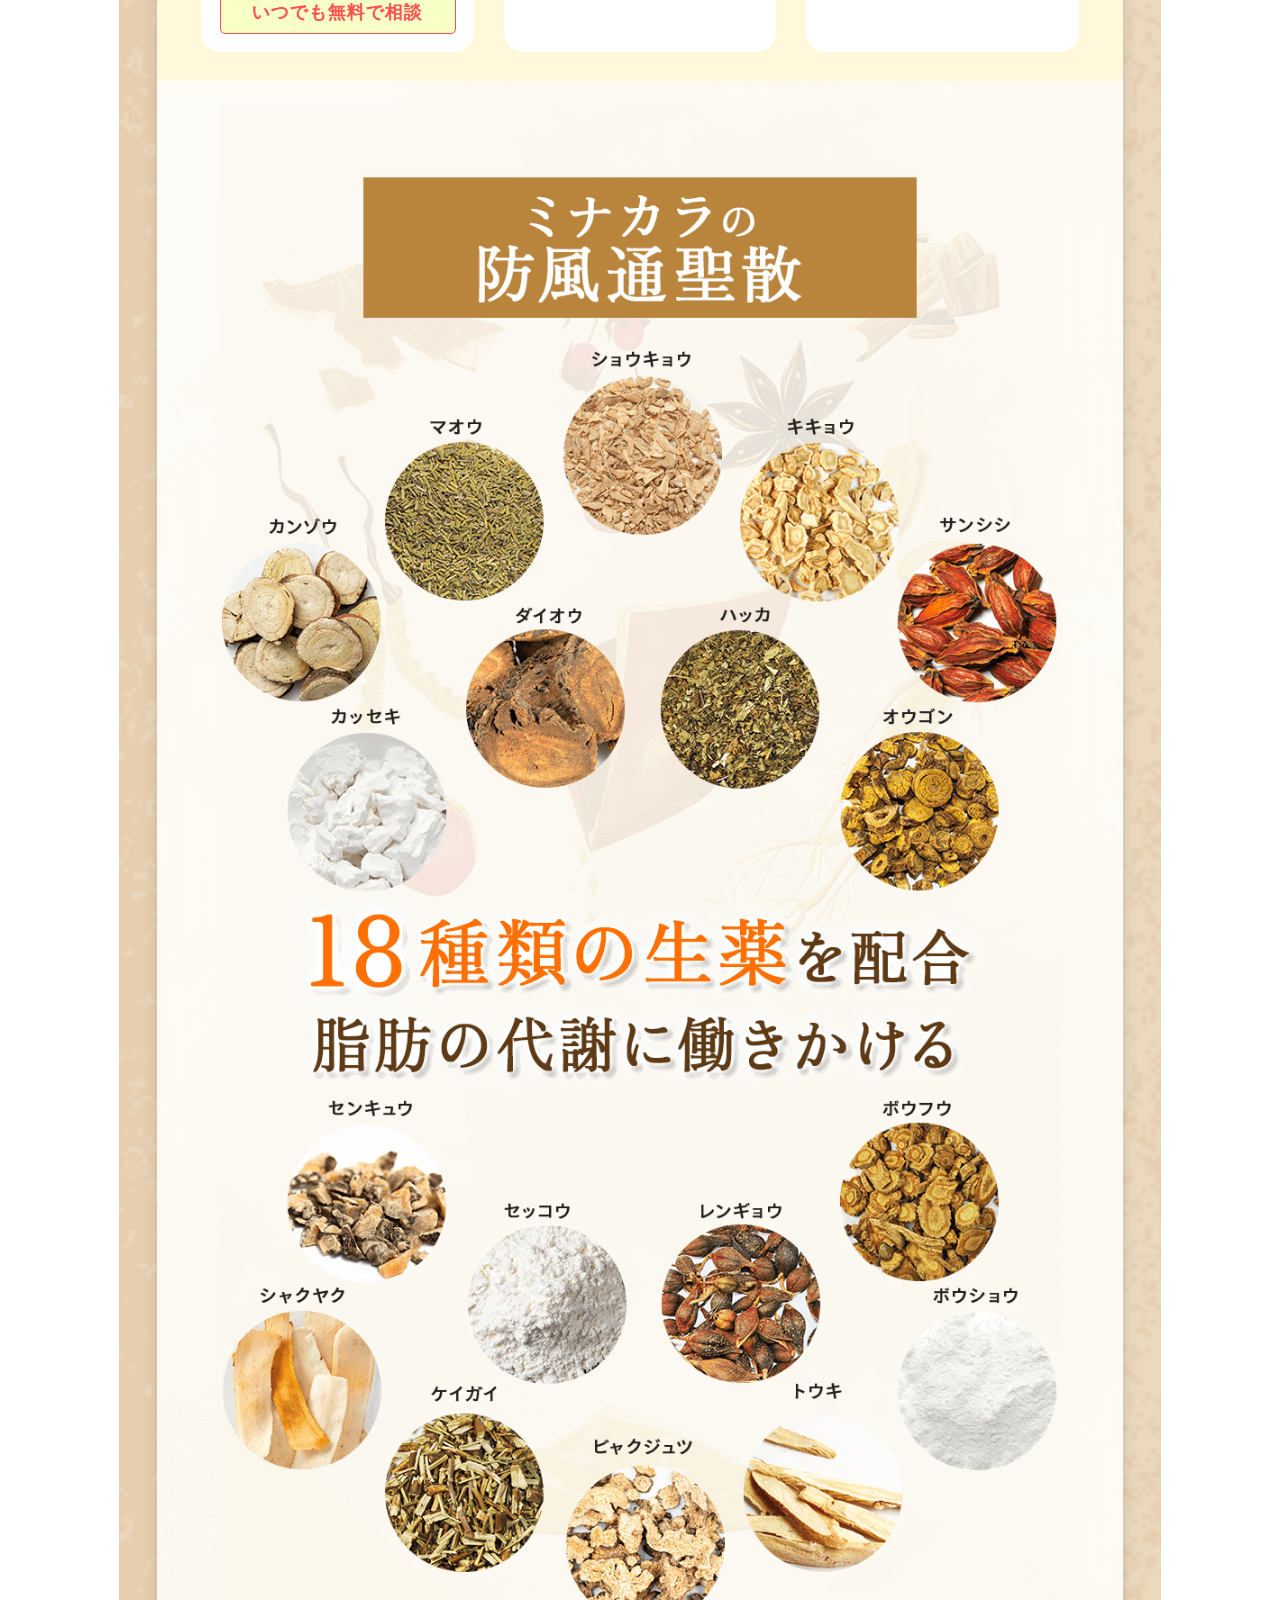
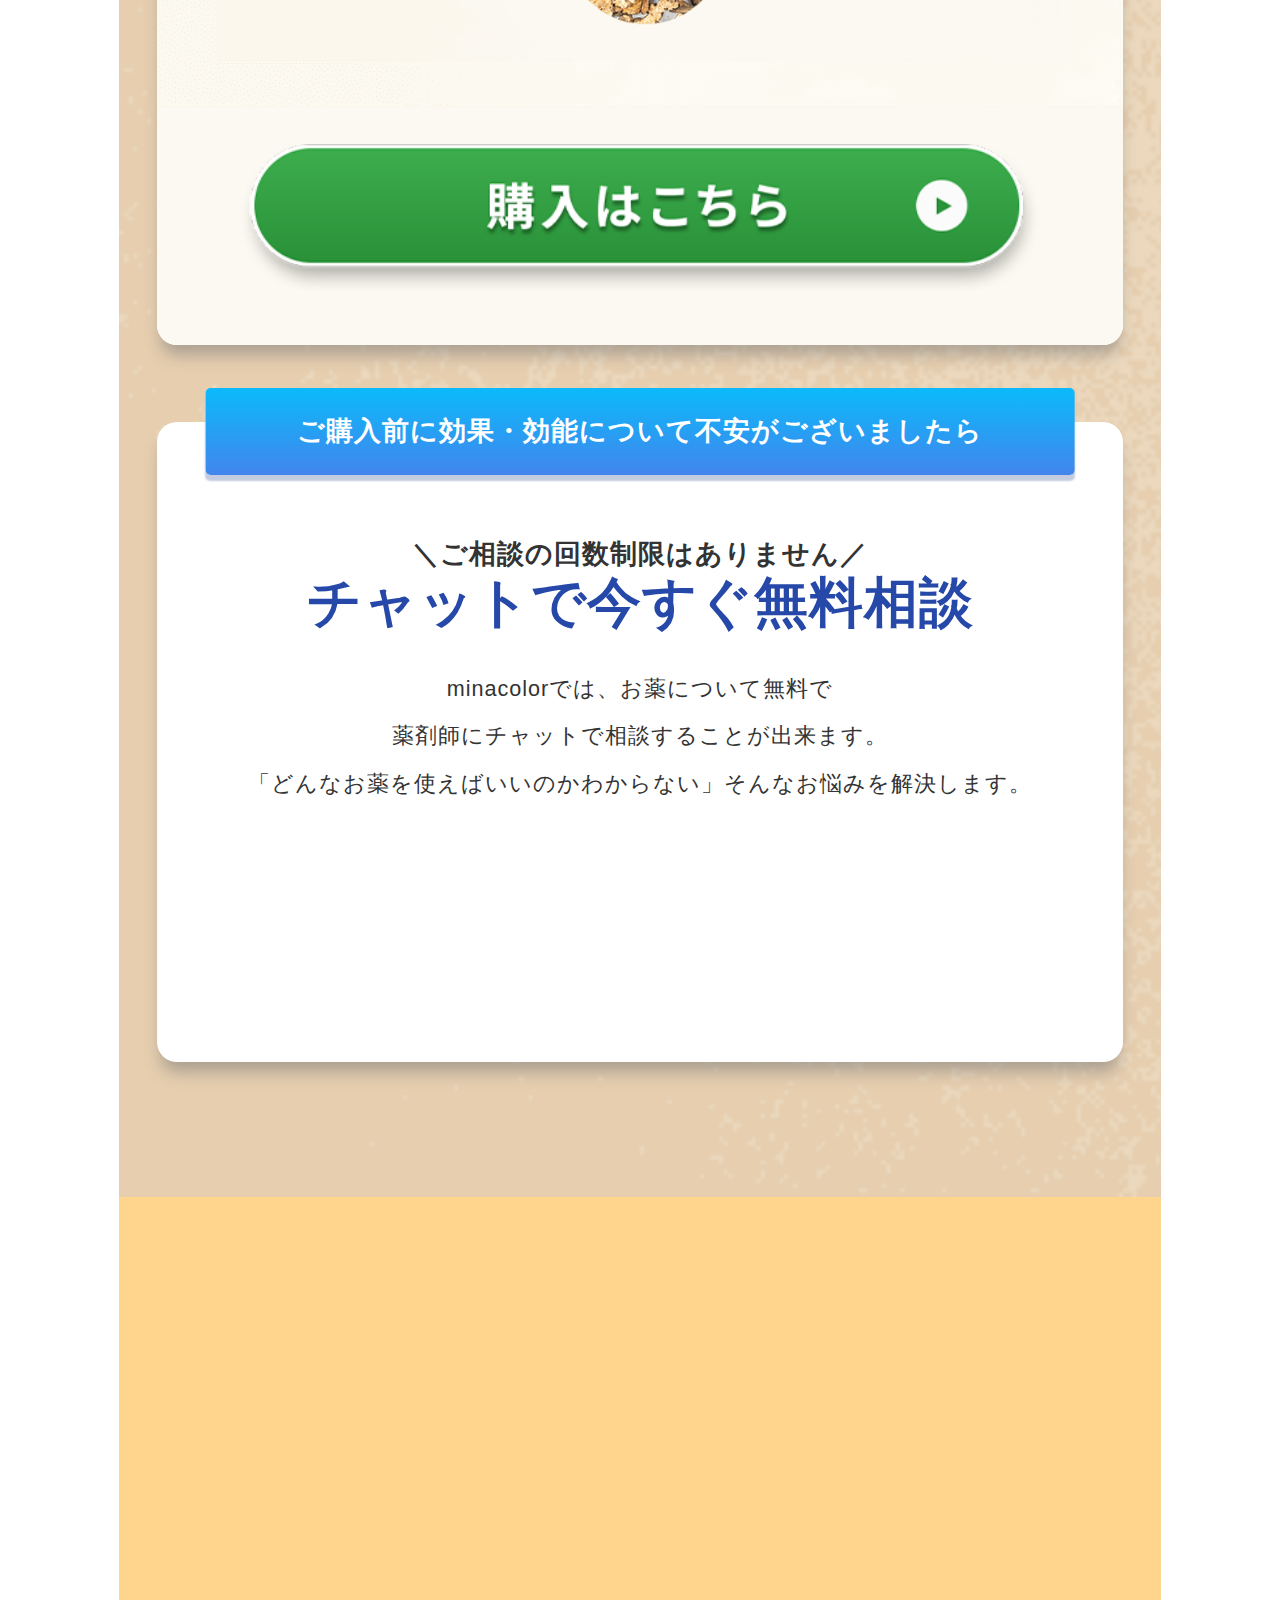
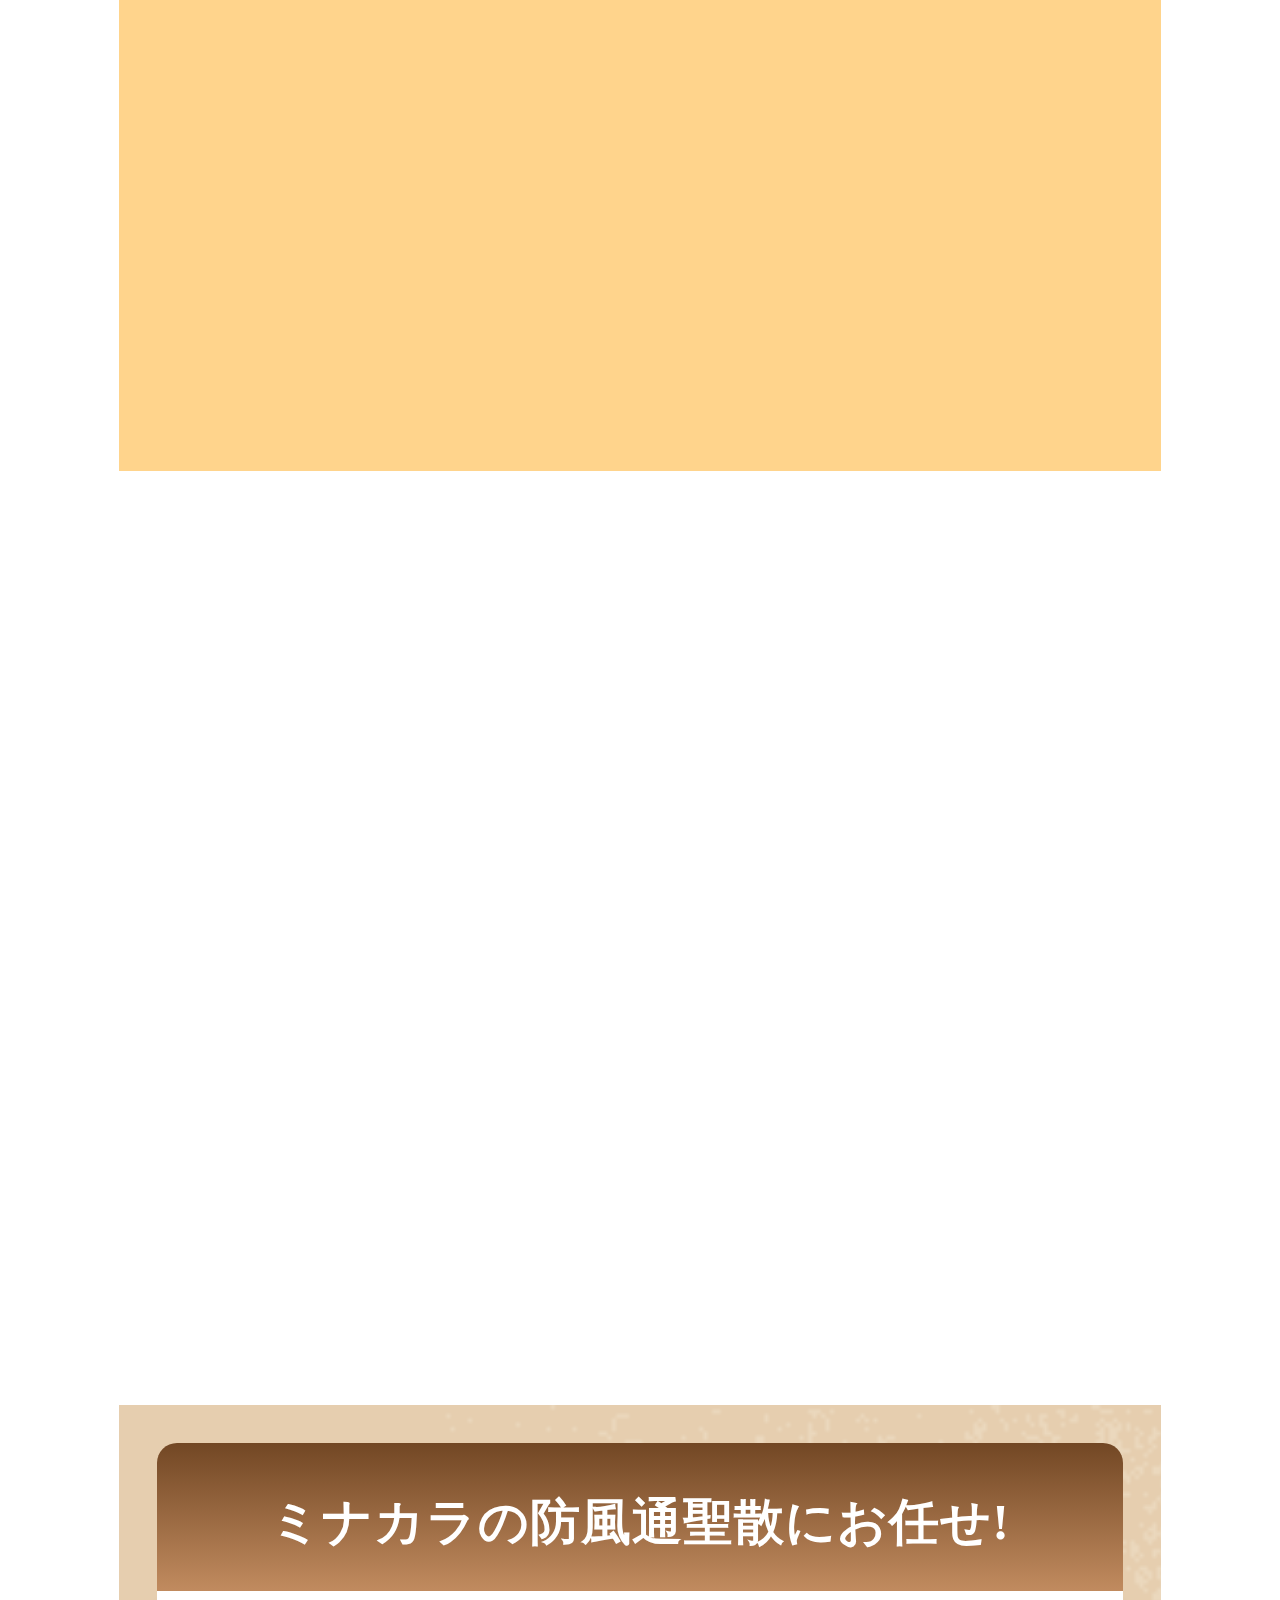
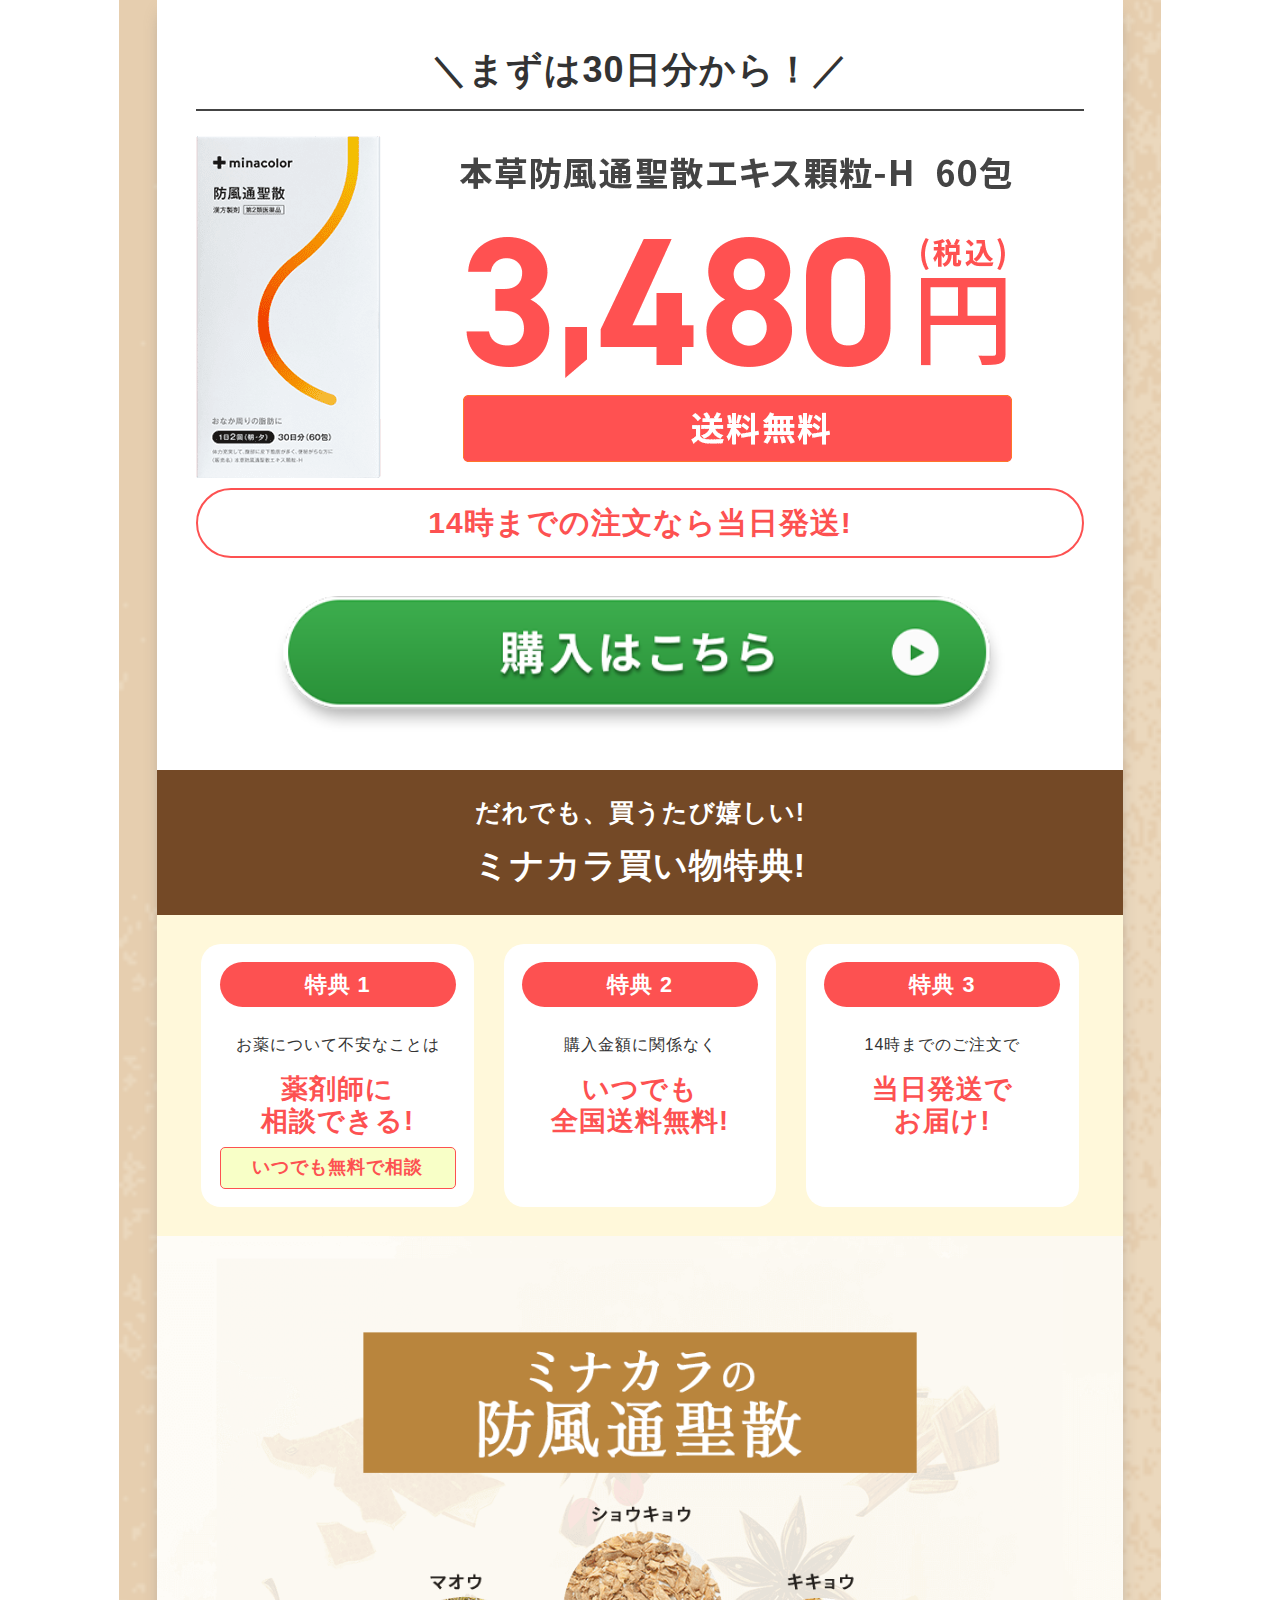
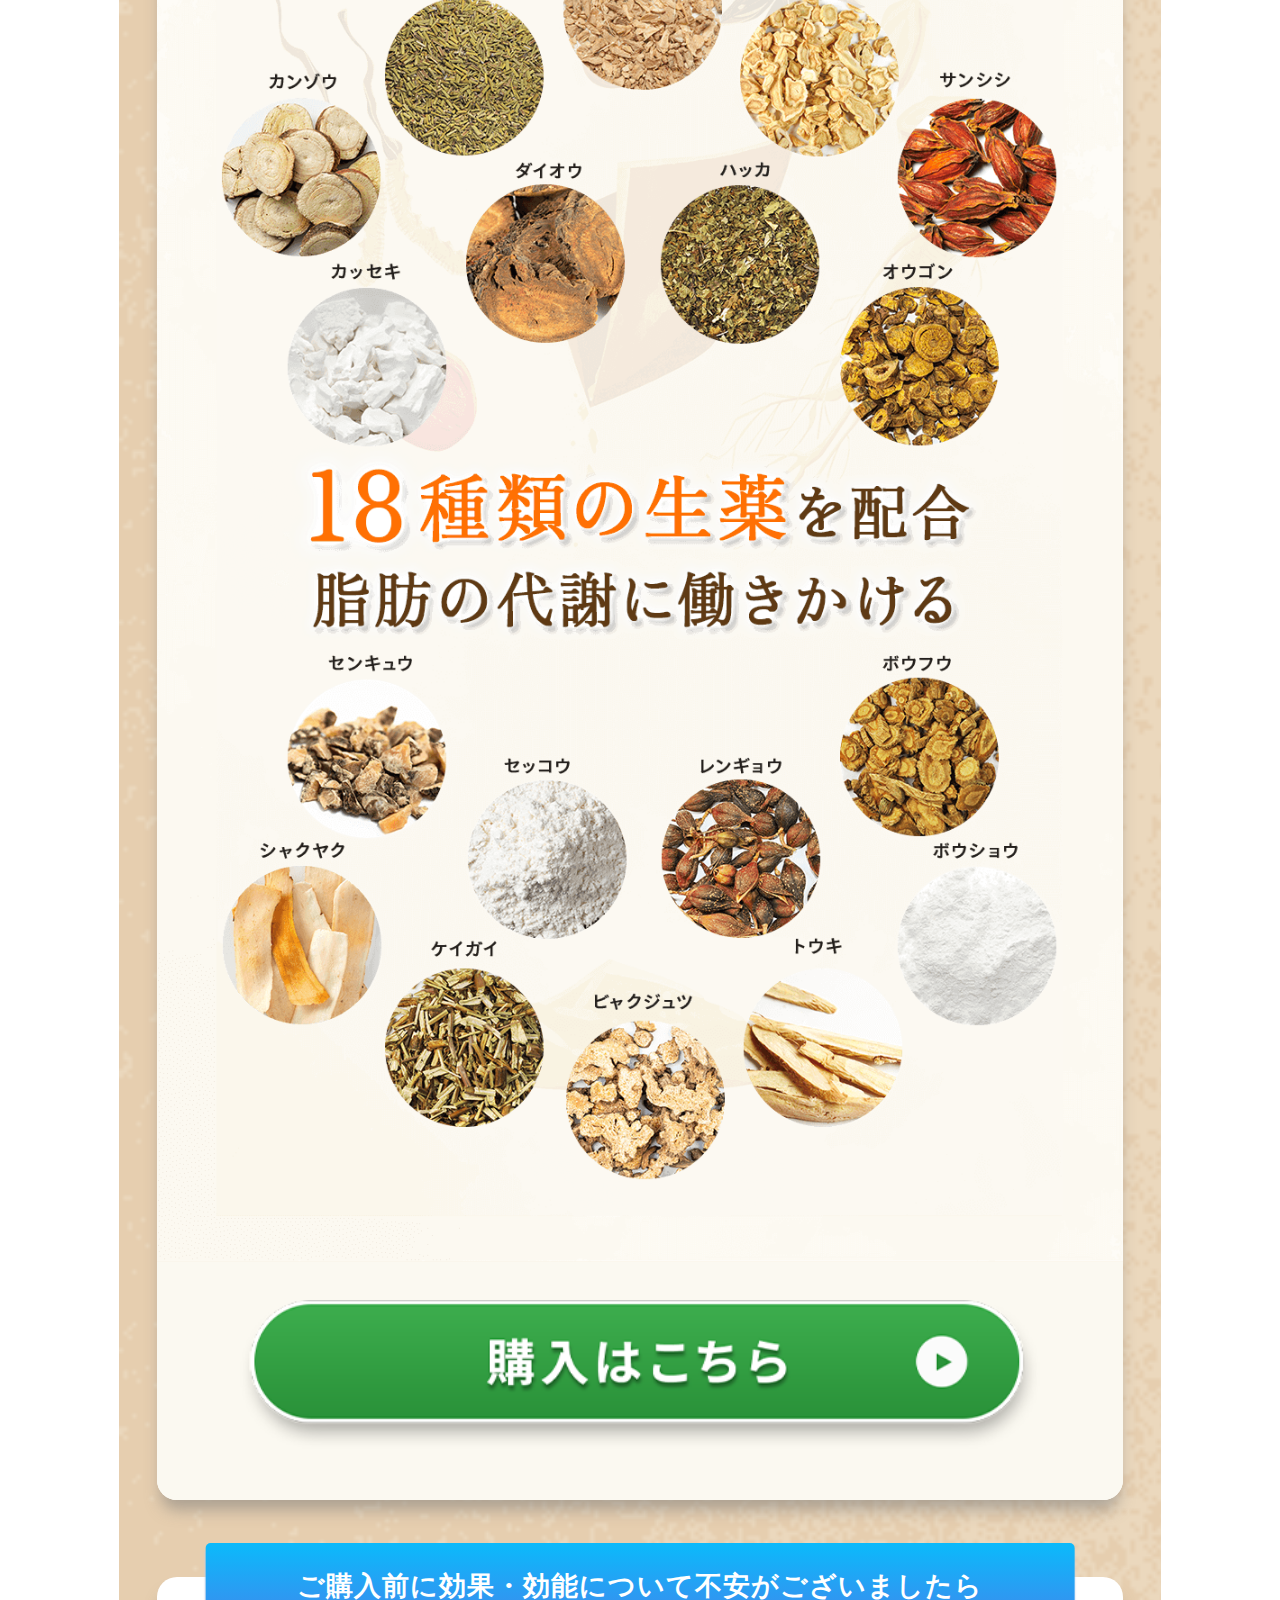
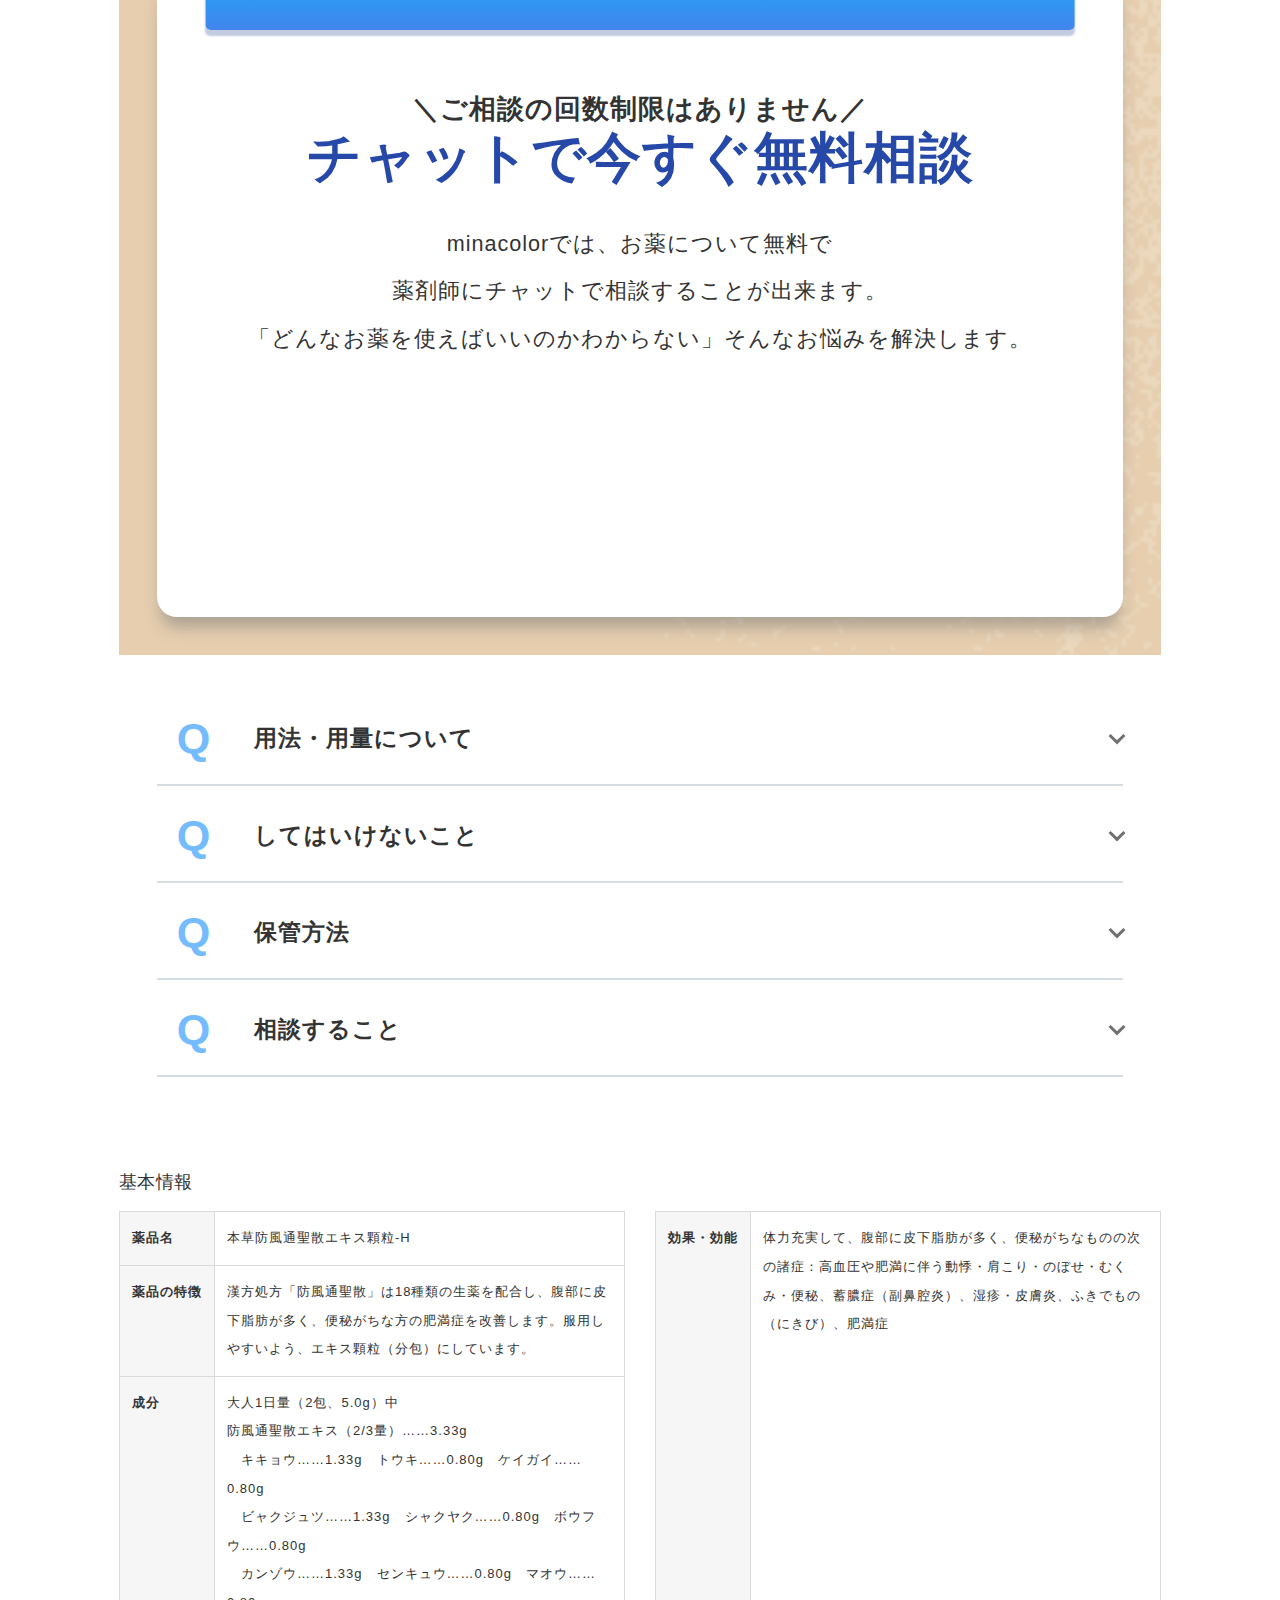
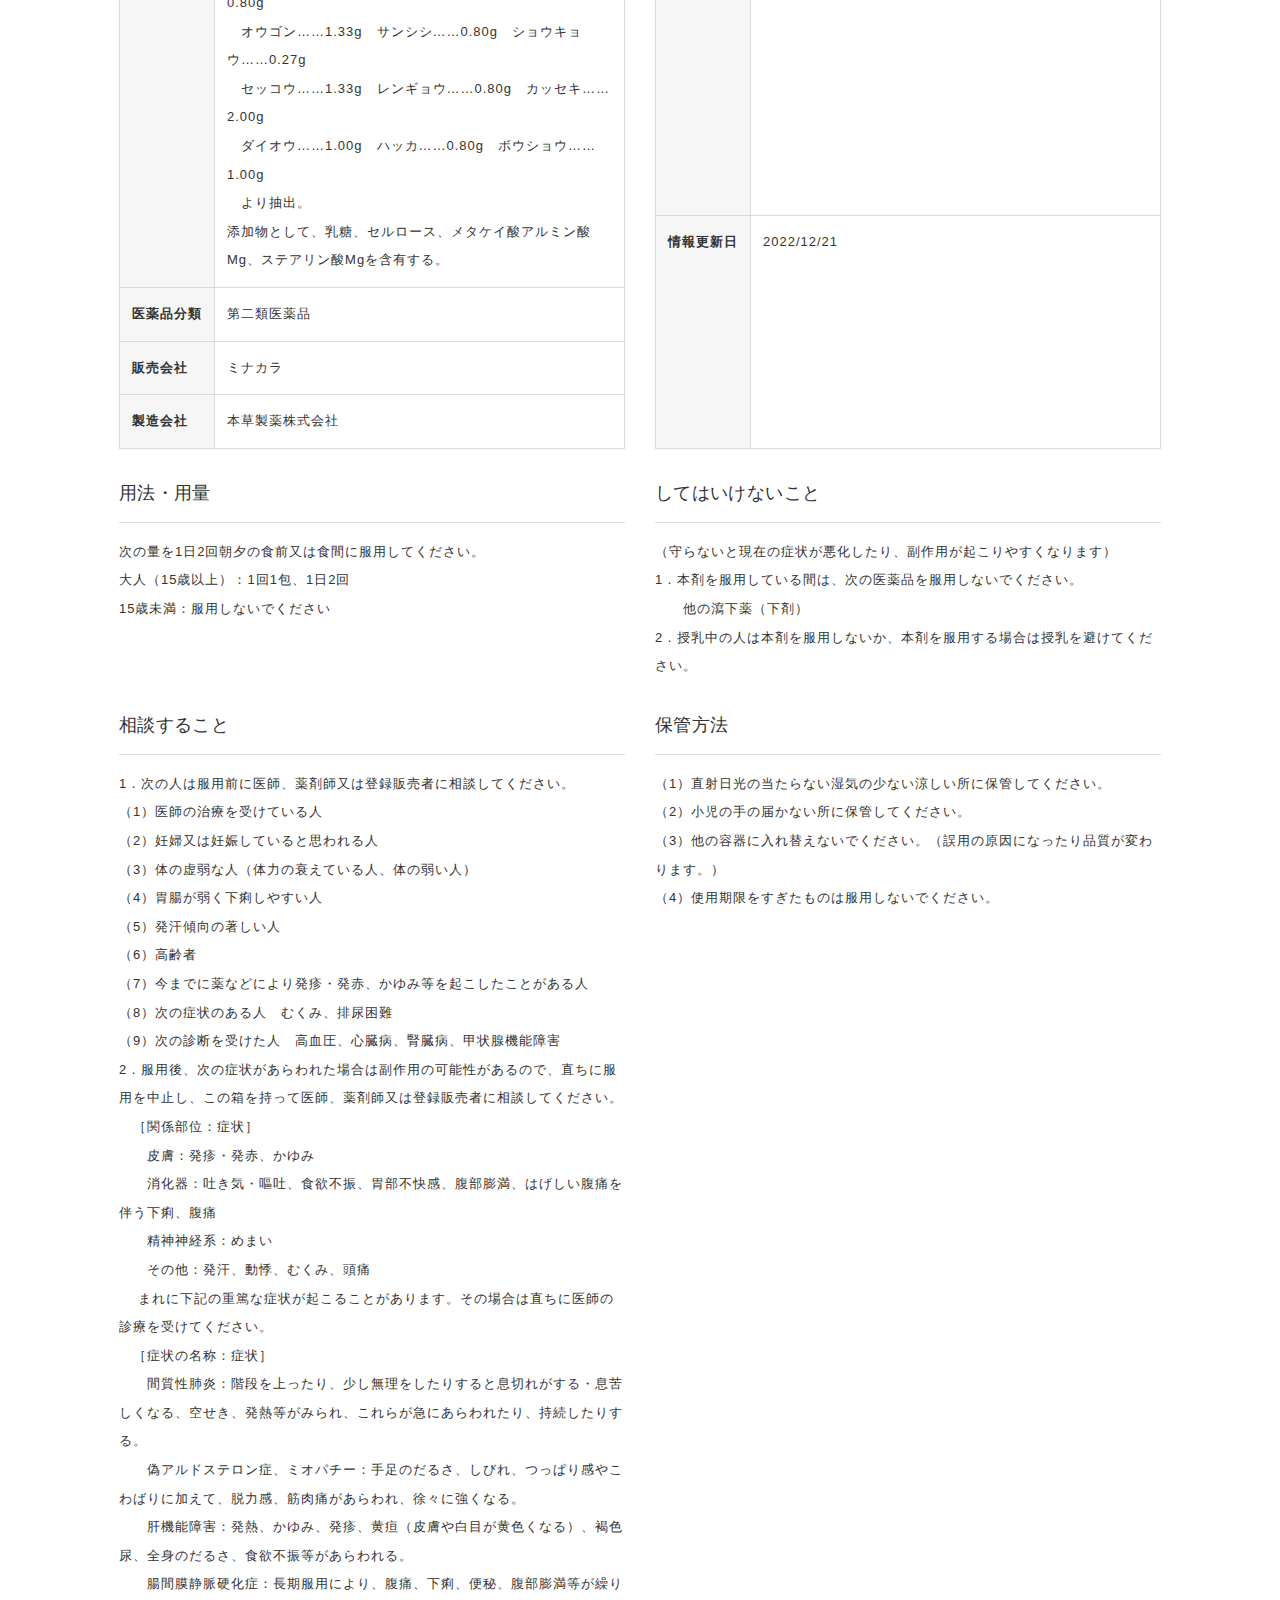
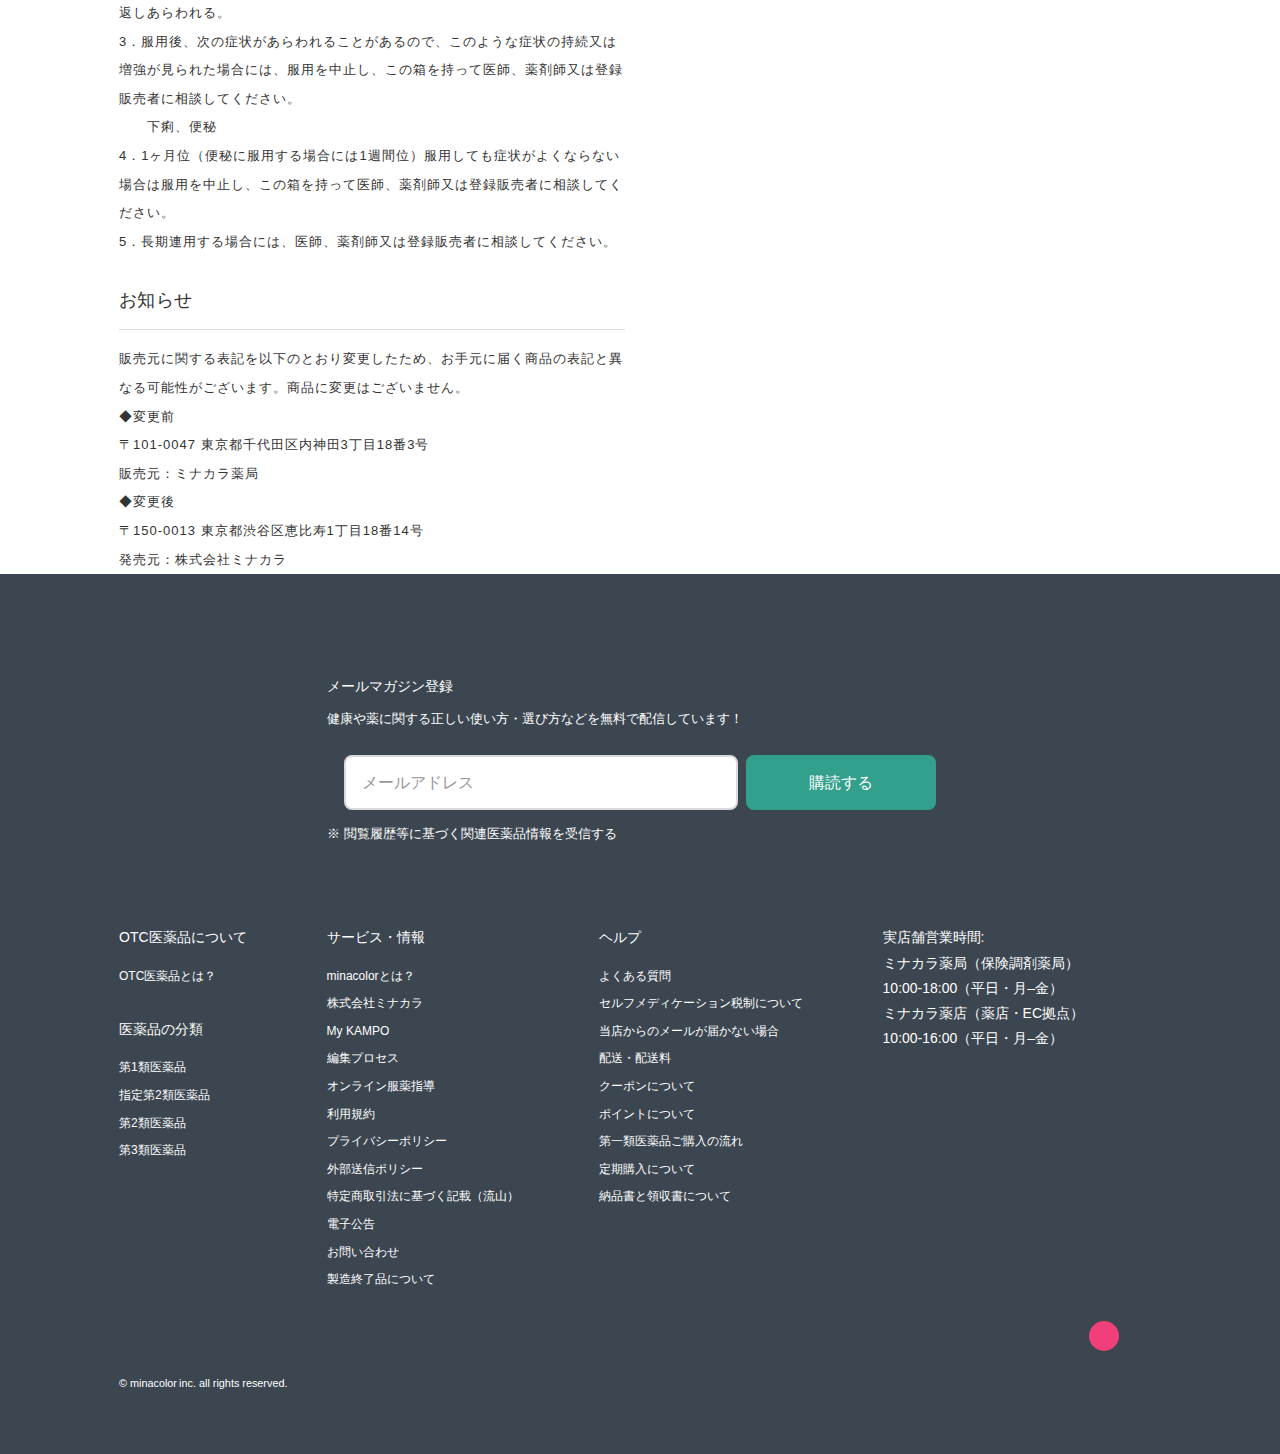
==== commit 6c30be8f: "調整" ====
--- a/boufutusyousan-lp/index.html
+++ b/boufutusyousan-lp/index.html
@@ -15,18 +15,20 @@
             <div class="container">
                 <main>
                     <section class="lp-boufutusyousan-header">
-                        <img class="lazyload" class="lazyload" loading="lazy" src="./img/logo.png" alt="株式会社ミナカラ" />
+                        <img class="lazyload" class="lazyload" src="./img/logo.png" alt="株式会社ミナカラ" />
                     </section>
 
                     <section class="lp-boufutusyousan-fv">
                         <h1>
-                            <img class="lazyload lp-boufutusyousan-responsive-pc" loading="lazy" src="./img/fv-pc-bg.png" alt="防風通聖散 お腹周りの脂肪を落とす!" width="1072" height="764" />
-                            <img class="lazyload lp-boufutusyousan-responsive-sp" loading="lazy" src="./img/fv-sp-bg.png" alt="防風通聖散 お腹周りの脂肪を落とす!" width="750" height="1219" />
+                            <img class="lazyload lp-boufutusyousan-responsive-pc" src="./img/fv-pc-bg.png" alt="防風通聖散 お腹周りの脂肪を落とす!" width="1072" height="764" />
+                            <img class="lazyload lp-boufutusyousan-responsive-sp" src="./img/fv-sp-bg.png" alt="防風通聖散 お腹周りの脂肪を落とす!" width="750" height="1219" />
                         </h1>
                         <a class="lp-boufutusyousan-fv-cta" href="https://minacolor.com/51877970084/checkouts/ecc179b7e93cf0ea89706204b9751708">
-                            <img class="lazyload" loading="lazy" src="./img/fv-cta.png" alt="購入はこちら" width="612" height="114" />
+                            <img class="lazyload" src="./img/fv-cta.png" alt="購入はこちら" width="612" height="114" />
                         </a>
                     </section>
+
+                    <div id="start" class="content"></div>
 
                     <section class="lp-boufutusyousan-trouble">
                         <h2>
@@ -79,8 +81,6 @@
                             </div>
                         </div>
                     </section>
-
-                    <div id="start" class="content"></div>
 
                     <section class="lp-boufutusyousan-offer">
                         <div class="lp-boufutusyousan-responsive-pc">
@@ -225,8 +225,6 @@
                             <img class="lazyload lp-boufutusyousan-responsive-sp" loading="lazy" src="./img/effect-item-sp.png" alt="高血圧や肥満に伴うお悩みにも" width="750" height="785" />
                         </p>
                     </section>
-
-                    <div id="end" class="content"></div>
 
                     <section class="lp-boufutusyousan-offer">
                         <div class="lp-boufutusyousan-offer-inner">
@@ -385,14 +383,1148 @@
                         </details>
                     </section>
 
-                    <div class="floating-button">
+                    <div class="floating-button lp-boufutusyousan-responsive-sp">
                         <img class="lazyload lp-boufutusyousan-floating-text" loading="lazy" src="./img/floating-text.png" width="461" height="142" />
                         <a href="https://minacolor.com/51877970084/checkouts/ecc179b7e93cf0ea89706204b9751708">
                             <img class="lazyload" loading="lazy" src="./img/floating-btn.png" alt="購入はこちら" width="560" height="75" />
                         </a>
                     </div>
+                    <div class="mt-5">
+                        <section class="product-details-section">
+                            <h2 class="title-4">基本情報</h2>
+                            <div class="product-details-section-inner product-details-section-grid">
+                                <table class="table table-bordered">
+                                    <tbody>
+                                        <tr>
+                                            <th scope="row">薬品名</th>
+                                            <td>本草防風通聖散エキス顆粒-H</td>
+                                        </tr>
+                                        <tr>
+                                            <th scope="row">薬品の特徴</th>
+                                            <td>
+                                                漢方処方「防風通聖散」は18種類の生薬を配合し、腹部に皮下脂肪が多く、便秘がちな方の肥満症を改善します。服用しやすいよう、エキス顆粒（分包）にしています。
+                                            </td>
+                                        </tr>
+                                        <tr>
+                                            <th scope="row">成分</th>
+                                            <td>
+                                                大人1日量（2包、5.0g）中<br />
+                                                防風通聖散エキス（2/3量）……3.33g<br />　キキョウ……1.33g　トウキ……0.80g　ケイガイ……0.80g<br />　ビャクジュツ……1.33g　シャクヤク……0.80g　ボウフウ……0.80g<br />　カンゾウ……1.33g　センキュウ……0.80g　マオウ……0.80g<br />　オウゴン……1.33g　サンシシ……0.80g　ショウキョウ……0.27g<br />　セッコウ……1.33g　レンギョウ……0.80g　カッセキ……2.00g<br />　ダイオウ……1.00g　ハッカ……0.80g　ボウショウ……1.00g<br />　より抽出。<br />
+                                                添加物として、乳糖、セルロース、メタケイ酸アルミン酸Mg、ステアリン酸Mgを含有する。
+                                            </td>
+                                        </tr>
+                                        <tr>
+                                            <th scope="row">医薬品分類</th>
+                                            <td>第二類医薬品</td>
+                                        </tr>
+                                        <tr>
+                                            <th scope="row">販売会社</th>
+                                            <td>ミナカラ</td>
+                                        </tr>
+                                        <tr>
+                                            <th scope="row">製造会社</th>
+                                            <td>本草製薬株式会社</td>
+                                        </tr>
+                                    </tbody>
+                                </table>
+                                <table class="table table-bordered">
+                                    <tbody>
+                                        <tr>
+                                            <th scope="row">効果・効能</th>
+                                            <td>
+                                                体力充実して、腹部に皮下脂肪が多く、便秘がちなものの次の諸症：高血圧や肥満に伴う動悸・肩こり・のぼせ・むくみ・便秘、蓄膿症（副鼻腔炎）、湿疹・皮膚炎、ふきでもの（にきび）、肥満症
+                                            </td>
+                                        </tr>
+                                        <tr>
+                                            <th scope="row">情報更新日</th>
+                                            <td><time datetime="2022/12/21">2022/12/21</time></td>
+                                        </tr>
+                                    </tbody>
+                                </table>
+                            </div>
+                        </section>
+                        <div class="product-details-grid">
+                            <section class="product-details-section">
+                                <h2 class="title-4">用法・用量</h2>
+                                <div class="product-details-section-inner product-details-section-border">
+                                    次の量を1日2回朝夕の食前又は食間に服用してください。<br />大人（15歳以上）：1回1包、1日2回<br />
+                                    15歳未満：服用しないでください
+                                </div>
+                            </section>
+                            <section class="product-details-section">
+                                <h2 class="title-4">してはいけないこと</h2>
+                                <div class="product-details-section-inner product-details-section-border">
+                                    （守らないと現在の症状が悪化したり、副作用が起こりやすくなります）<br />
+                                    1．本剤を服用している間は、次の医薬品を服用しないでください。<br />
+                                    　　他の瀉下薬（下剤）<br />
+                                    2．授乳中の人は本剤を服用しないか、本剤を服用する場合は授乳を避けてください。
+                                </div>
+                            </section>
+                            <section class="product-details-section">
+                                <h2 class="title-4">相談すること</h2>
+                                <div class="product-details-section-inner product-details-section-border">
+                                    1．次の人は服用前に医師、薬剤師又は登録販売者に相談してください。<br />
+                                    （1）医師の治療を受けている人<br />
+                                    （2）妊婦又は妊娠していると思われる人<br />
+                                    （3）体の虚弱な人（体力の衰えている人、体の弱い人）<br />
+                                    （4）胃腸が弱く下痢しやすい人<br />
+                                    （5）発汗傾向の著しい人<br />
+                                    （6）高齢者<br />
+                                    （7）今までに薬などにより発疹・発赤、かゆみ等を起こしたことがある人<br />
+                                    （8）次の症状のある人　むくみ、排尿困難<br />
+                                    （9）次の診断を受けた人　高血圧、心臓病、腎臓病、甲状腺機能障害<br />
+                                    2．服用後、次の症状があらわれた場合は副作用の可能性があるので、直ちに服用を中止し、この箱を持って医師、薬剤師又は登録販売者に相談してください。<br />
+                                    　［関係部位：症状］<br />
+                                    　　皮膚：発疹・発赤、かゆみ<br />
+                                    　　消化器：吐き気・嘔吐、食欲不振、胃部不快感、腹部膨満、はげしい腹痛を伴う下痢、腹痛<br />
+                                    　　精神神経系：めまい<br />
+                                    　　その他：発汗、動悸、むくみ、頭痛<br />
+                                    　 まれに下記の重篤な症状が起こることがあります。その場合は直ちに医師の診療を受けてください。<br />
+                                    　［症状の名称：症状］<br />
+                                    　　間質性肺炎：階段を上ったり、少し無理をしたりすると息切れがする・息苦しくなる、空せき、発熱等がみられ、これらが急にあらわれたり、持続したりする。<br />
+                                    　　偽アルドステロン症、ミオパチー：手足のだるさ、しびれ、つっぱり感やこわばりに加えて、脱力感、筋肉痛があらわれ、徐々に強くなる。<br />
+                                    　　肝機能障害：発熱、かゆみ、発疹、黄疸（皮膚や白目が黄色くなる）、褐色尿、全身のだるさ、食欲不振等があらわれる。<br />
+                                    　　腸間膜静脈硬化症：長期服用により、腹痛、下痢、便秘、腹部膨満等が繰り返しあらわれる。<br />
+                                    3．服用後、次の症状があらわれることがあるので、このような症状の持続又は増強が見られた場合には、服用を中止し、この箱を持って医師、薬剤師又は登録販売者に相談してください。<br />
+                                    　　下痢、便秘<br />
+                                    4．1ヶ月位（便秘に服用する場合には1週間位）服用しても症状がよくならない場合は服用を中止し、この箱を持って医師、薬剤師又は登録販売者に相談してください。<br />
+                                    5．長期連用する場合には、医師、薬剤師又は登録販売者に相談してください。
+                                </div>
+                            </section>
+                            <section class="product-details-section">
+                                <h2 class="title-4">保管方法</h2>
+                                <div class="product-details-section-inner product-details-section-border">
+                                    （1）直射日光の当たらない湿気の少ない涼しい所に保管してください。<br />（2）小児の手の届かない所に保管してください。<br />
+                                    （3）他の容器に入れ替えないでください。（誤用の原因になったり品質が変わります。）<br />（4）使用期限をすぎたものは服用しないでください。
+                                </div>
+                            </section>
+                            <section class="product-details-section">
+                                <h2 class="title-4">お知らせ</h2>
+                                <div class="product-details-section-inner product-details-section-border">
+                                    販売元に関する表記を以下のとおり変更したため、お手元に届く商品の表記と異なる可能性がございます。商品に変更はございません。<br />
+                                    ◆変更前<br />
+                                    〒101-0047 東京都千代田区内神田3丁目18番3号<br />
+                                    販売元：ミナカラ薬局<br />
+                                    ◆変更後<br />
+                                    〒150-0013 東京都渋谷区恵比寿1丁目18番14号<br />
+                                    発売元：株式会社ミナカラ<br />
+                                </div>
+                            </section>
+                        </div>
+                    </div>
                 </main>
             </div>
         </div>
+        <footer class="p-footer">
+            <div class="container">
+                <div class="p-footer-subscribe">
+                    <h3 class="p-footer-heading">メールマガジン登録</h3>
+                    <p class="mt-2">健康や薬に関する正しい使い方・選び方などを無料で配信しています！</p>
+                    <div class="p-footer-subscribe-form">
+                        <div id="omnisend-embedded-v2-6233ff5341467efa683fdb2e" style="">
+                            <div id="omnisend-form-6233ff5341467efa683fdb2e">
+                                <style type="text/css">
+                                    .omnisend-reset-6233ff5341467efa683fdb2e svg {
+                                        width: initial;
+                                        height: initial;
+                                    }
+
+                                    .omnisend-reset-6233ff5341467efa683fdb2e input[type='text'],
+                                    .omnisend-reset-6233ff5341467efa683fdb2e input[type='search'],
+                                    .omnisend-reset-6233ff5341467efa683fdb2e input[type='password'],
+                                    .omnisend-reset-6233ff5341467efa683fdb2e input[type='email'],
+                                    .omnisend-reset-6233ff5341467efa683fdb2e input[type='file'],
+                                    .omnisend-reset-6233ff5341467efa683fdb2e input[type='number'],
+                                    .omnisend-reset-6233ff5341467efa683fdb2e input[type='tel'],
+                                    .omnisend-reset-6233ff5341467efa683fdb2e input[type='radio'],
+                                    .omnisend-reset-6233ff5341467efa683fdb2e textarea,
+                                    .omnisend-reset-6233ff5341467efa683fdb2e select {
+                                        margin: 0;
+                                    }
+
+                                    .omnisend-reset-6233ff5341467efa683fdb2e label,
+                                    .omnisend-reset-6233ff5341467efa683fdb2e label[for^='omnisend'] {
+                                        margin: 0;
+                                        text-transform: initial;
+                                        letter-spacing: initial;
+                                        font-weight: initial;
+                                    }
+
+                                    .omnisend-reset-6233ff5341467efa683fdb2e a:empty,
+                                    .omnisend-reset-6233ff5341467efa683fdb2e ul:empty,
+                                    .omnisend-reset-6233ff5341467efa683fdb2e dl:empty,
+                                    .omnisend-reset-6233ff5341467efa683fdb2e div:empty,
+                                    .omnisend-reset-6233ff5341467efa683fdb2e section:empty,
+                                    .omnisend-reset-6233ff5341467efa683fdb2e article:empty,
+                                    .omnisend-reset-6233ff5341467efa683fdb2e p:empty,
+                                    .omnisend-reset-6233ff5341467efa683fdb2e h1:empty,
+                                    .omnisend-reset-6233ff5341467efa683fdb2e h2:empty,
+                                    .omnisend-reset-6233ff5341467efa683fdb2e h3:empty,
+                                    .omnisend-reset-6233ff5341467efa683fdb2e h4:empty,
+                                    .omnisend-reset-6233ff5341467efa683fdb2e h5:empty,
+                                    .omnisend-reset-6233ff5341467efa683fdb2e h6:empty {
+                                        display: block;
+                                    }
+
+                                    .omnisend-reset-6233ff5341467efa683fdb2e a:not([href]) {
+                                        cursor: pointer;
+                                    }
+
+                                    .omnisend-reset-6233ff5341467efa683fdb2e button,
+                                    .omnisend-reset-6233ff5341467efa683fdb2e input[type='button'],
+                                    .omnisend-reset-6233ff5341467efa683fdb2e input[type='reset'],
+                                    .omnisend-reset-6233ff5341467efa683fdb2e input[type='submit'] {
+                                        width: inherit;
+                                        max-width: inherit;
+                                        background: inherit;
+                                        transition: inherit;
+                                        display: initial;
+                                        height: inherit;
+                                        text-transform: initial;
+                                        min-width: 0;
+                                        box-shadow: none;
+                                        margin: 0;
+                                        line-height: inherit;
+                                    }
+
+                                    .omnisend-reset-6233ff5341467efa683fdb2e ol,
+                                    .omnisend-reset-6233ff5341467efa683fdb2e ul {
+                                        display: block;
+                                        margin-block-start: 1em;
+                                        margin-block-end: 1em;
+                                        margin-inline-start: 0px;
+                                        margin-inline-end: 0px;
+                                        padding-inline-start: 40px;
+                                    }
+
+                                    .omnisend-reset-6233ff5341467efa683fdb2e ol {
+                                        list-style-type: decimal;
+                                    }
+
+                                    .omnisend-reset-6233ff5341467efa683fdb2e ul {
+                                        list-style-type: disc;
+                                    }
+
+                                    .omnisend-reset-6233ff5341467efa683fdb2e li {
+                                        list-style: inherit;
+                                    }
+
+                                    .omnisend-reset-6233ff5341467efa683fdb2e strong {
+                                        font-weight: bold;
+                                    }
+
+                                    .omnisend-reset-6233ff5341467efa683fdb2e {
+                                        animation: none;
+                                        animation-delay: 0s;
+                                        animation-direction: normal;
+                                        animation-duration: 0s;
+                                        animation-fill-mode: none;
+                                        animation-iteration-count: 1;
+                                        animation-name: none;
+                                        animation-play-state: running;
+                                        animation-timing-function: ease;
+                                        backface-visibility: visible;
+                                        background: 0;
+                                        background-attachment: scroll;
+                                        background-clip: border-box;
+                                        background-color: transparent;
+                                        background-image: none;
+                                        background-origin: padding-box;
+                                        background-position: 0 0;
+                                        background-position-x: 0;
+                                        background-position-y: 0;
+                                        background-repeat: repeat;
+                                        background-size: auto auto;
+                                        border: 0;
+                                        border-style: none;
+                                        border-width: medium;
+                                        border-color: inherit;
+                                        border-bottom: 0;
+                                        border-bottom-color: inherit;
+                                        border-bottom-left-radius: 0;
+                                        border-bottom-right-radius: 0;
+                                        border-bottom-style: none;
+                                        border-bottom-width: medium;
+                                        border-collapse: separate;
+                                        border-image: none;
+                                        border-left: 0;
+                                        border-left-color: inherit;
+                                        border-left-style: none;
+                                        border-left-width: medium;
+                                        border-radius: 0;
+                                        border-right: 0;
+                                        border-right-color: inherit;
+                                        border-right-style: none;
+                                        border-right-width: medium;
+                                        border-spacing: 0;
+                                        border-top: 0;
+                                        border-top-color: inherit;
+                                        border-top-left-radius: 0;
+                                        border-top-right-radius: 0;
+                                        border-top-style: none;
+                                        border-top-width: medium;
+                                        bottom: auto;
+                                        box-shadow: none;
+                                        box-sizing: content-box;
+                                        caption-side: top;
+                                        clear: none;
+                                        clip: auto;
+                                        color: inherit;
+                                        columns: auto;
+                                        column-count: auto;
+                                        column-fill: balance;
+                                        column-gap: normal;
+                                        column-rule: medium none currentColor;
+                                        column-rule-color: currentColor;
+                                        column-rule-style: none;
+                                        column-rule-width: none;
+                                        column-span: 1;
+                                        column-width: auto;
+                                        content: normal;
+                                        counter-increment: none;
+                                        counter-reset: none;
+                                        cursor: auto;
+                                        direction: ltr;
+                                        display: block;
+                                        empty-cells: show;
+                                        float: none;
+                                        font: normal;
+                                        font-family: inherit;
+                                        font-size: medium;
+                                        font-style: normal;
+                                        font-variant: normal;
+                                        font-weight: normal;
+                                        height: auto;
+                                        hyphens: none;
+                                        left: auto;
+                                        letter-spacing: normal;
+                                        line-height: normal;
+                                        list-style: none;
+                                        list-style-image: none;
+                                        list-style-position: outside;
+                                        list-style-type: disc;
+                                        margin: 0;
+                                        margin-bottom: 0;
+                                        margin-left: 0;
+                                        margin-right: 0;
+                                        margin-top: 0;
+                                        max-height: none;
+                                        max-width: none;
+                                        min-height: 0;
+                                        min-width: 0;
+                                        opacity: 1;
+                                        orphans: 0;
+                                        outline: 0;
+                                        outline-color: invert;
+                                        outline-style: none;
+                                        outline-width: medium;
+                                        overflow: visible;
+                                        overflow-x: visible;
+                                        overflow-y: visible;
+                                        padding: 0;
+                                        padding-bottom: 0;
+                                        padding-left: 0;
+                                        padding-right: 0;
+                                        padding-top: 0;
+                                        page-break-after: auto;
+                                        page-break-before: auto;
+                                        page-break-inside: auto;
+                                        perspective: none;
+                                        perspective-origin: 50% 50%;
+                                        pointer-events: initial;
+                                        position: static;
+                                        right: auto;
+                                        tab-size: 8;
+                                        table-layout: auto;
+                                        text-align: inherit;
+                                        text-align-last: auto;
+                                        text-decoration: none;
+                                        text-decoration-color: inherit;
+                                        text-decoration-line: none;
+                                        text-decoration-style: solid;
+                                        text-indent: 0;
+                                        text-shadow: none;
+                                        text-transform: none;
+                                        top: auto;
+                                        transform: none;
+                                        transform-style: flat;
+                                        transition: none;
+                                        transition-delay: 0s;
+                                        transition-duration: 0s;
+                                        transition-property: none;
+                                        transition-timing-function: ease;
+                                        unicode-bidi: normal;
+                                        vertical-align: baseline;
+                                        visibility: visible;
+                                        white-space: normal;
+                                        widows: 0;
+                                        width: auto;
+                                        word-spacing: normal;
+                                        -webkit-font-smoothing: antialiased;
+                                    }
+
+                                    .omnisend-form-6233ff5341467efa683fdb2e-content {
+                                        max-width: 600px;
+                                        flex-direction: column;
+                                        justify-content: center;
+                                        position: relative;
+                                        margin: auto;
+                                    }
+
+                                    .omnisend-form-6233ff5341467efa683fdb2e-content-inner {
+                                        background-color: transparent;
+                                        position: relative;
+                                        display: flex;
+                                    }
+                                </style>
+                                <div class="omnisend-reset-6233ff5341467efa683fdb2e omnisend-form-6233ff5341467efa683fdb2e-content">
+                                    <div class="omnisend-form-6233ff5341467efa683fdb2e-content-inner">
+                                        <style type="text/css">
+                                                .omnisend-form-6233ff5341467efa683fdb2e-loading-container {
+                                                    display: block;
+                                                    position: absolute;
+                                                    width: 100%;
+                                                    height: 100%;
+                                                    z-index: 2;
+                                                }
+
+                                                .omnisend-form-6233ff5341467efa683fdb2e-loading-overlay {
+                                                    display: block;
+                                                    background-color: #ffffff;
+                                                    opacity: 0.6;
+                                                    width: 100%;
+                                                    height: 100%;
+                                                }
+
+                                                .omnisend-form-6233ff5341467efa683fdb2e-loading-spinner {
+                                                    display:block;
+                                                    position: absolute;
+                                                    top: 50%;
+                                                    left: 50%;
+                                                    animation-name: omnisend-form-6233ff5341467efa683fdb2e-loader-animation;
+                                                    animation-duration: 1000ms;
+                                                    animation-iteration-count: infinite;
+                                                    animation-timing-function: linear;
+                                                }
+
+                                                @keyframes omnisend-form-6233ff5341467efa683fdb2e-loader-animation {
+                                                    from {
+                                                        transform: translate(-50%, -50%) rotate(0deg);
+                                                    }
+                                                    to {
+                                                        transform: translate(-50%, -50%) rotate(360deg);
+                                                    }
+                                                }
+                                            }
+                                        </style>
+                                        <div class="omnisend-form-6233ff5341467efa683fdb2e-loading-container" style="display: none">
+                                            <div class="omnisend-form-6233ff5341467efa683fdb2e-loading-overlay"></div>
+                                            <svg
+                                                class="omnisend-form-6233ff5341467efa683fdb2e-loading-spinner"
+                                                xmlns="http://www.w3.org/2000/svg"
+                                                width="80px"
+                                                height="80px"
+                                                viewBox="0 0 100 100"
+                                                preserveAspectRatio="xMidYMid"
+                                            >
+                                                <circle cx="50" cy="50" fill="none" stroke="#000000" stroke-width="7" r="20" stroke-dasharray="94.24777960769379 33.41592653589793"></circle>
+                                            </svg>
+                                        </div>
+                                        <style type="text/css">
+                                            .omnisend-form-6233ff5341467efa683fdb2e-sections-container {
+                                                display: flex;
+                                                flex-direction: column;
+                                                flex-grow: 1;
+                                                z-index: 1;
+                                                box-sizing: border-box;
+
+                                                max-width: 600px;
+                                            }
+
+                                            .omnisend-form-6233ff5341467efa683fdb2e-sections-container [class^='omnisend-form-6233ff5341467efa683fdb2e-section-']:last-child {
+                                                flex-grow: 1;
+                                            }
+
+                                            #omnisend-form-6233ff5341467efa683fdb2e-submit-form.omnisend-form-6233ff5341467efa683fdb2e-sections-container {
+                                                margin: 0;
+                                            }
+
+                                            @media screen and (max-width: 600px) {
+                                                .omnisend-form-6233ff5341467efa683fdb2e-sections-container {
+                                                    width: 100%;
+                                                }
+                                            }
+                                        </style>
+
+                                        <form id="omnisend-form-6233ff5341467efa683fdb2e-submit-form" class="omnisend-form-6233ff5341467efa683fdb2e-sections-container" style="" novalidate="">
+                                            <style type="text/css">
+                                                .omnisend-form-6233ff5341467efa683fdb2e-section-63eb435eae3d7de16e57fc47 {
+                                                    position: relative;
+                                                    display: flex;
+                                                    flex-wrap: wrap;
+
+                                                    padding-left: 0px;
+                                                    padding-right: 0px;
+                                                    padding-top: 0px;
+                                                    padding-bottom: 0px;
+                                                }
+
+                                                .omnisend-form-6233ff5341467efa683fdb2e-section-63eb435eae3d7de16e57fc47-opacity-layer {
+                                                    position: absolute;
+                                                    top: 0;
+                                                    bottom: 0;
+                                                    left: 0;
+                                                    right: 0;
+                                                    opacity: 1;
+                                                }
+                                            </style>
+                                            <div class="omnisend-form-6233ff5341467efa683fdb2e-section-63eb435eae3d7de16e57fc47">
+                                                <div class="omnisend-form-6233ff5341467efa683fdb2e-section-63eb435eae3d7de16e57fc47-opacity-layer"></div>
+
+                                                <style type="text/css">
+                                                    .omnisend-form-6233ff5341467efa683fdb2e-column-63eb435eae3d7de16e57fc49 {
+                                                        flex-basis: 67%;
+
+                                                        display: flex;
+                                                        flex-direction: column;
+                                                        flex-grow: 1;
+                                                        position: relative;
+                                                    }
+
+                                                    @media screen and (max-width: 600px) {
+                                                        .omnisend-form-6233ff5341467efa683fdb2e-column-63eb435eae3d7de16e57fc49 {
+                                                            flex-basis: 100%;
+                                                            min-width: 0;
+                                                        }
+                                                    }
+                                                </style>
+                                                <div class="omnisend-mobile-container omnisend-form-6233ff5341467efa683fdb2e-column-63eb435eae3d7de16e57fc49">
+                                                    <style>
+                                                        .omnisend-form-6233ff5341467efa683fdb2e-field-container-63eb435eae3d7de16e57fc4a {
+                                                            padding-left: 4px;
+                                                            padding-right: 4px;
+                                                            padding-top: 4px;
+                                                            padding-bottom: 4px;
+                                                            display: flex;
+                                                            flex-direction: column;
+                                                        }
+                                                    </style>
+                                                    <div
+                                                        id="omnisend-form-6233ff5341467efa683fdb2e-field-63eb435eae3d7de16e57fc4a"
+                                                        class="omnisend-form-6233ff5341467efa683fdb2e-field-container-63eb435eae3d7de16e57fc4a"
+                                                    >
+                                                        <style>
+                                                            label[for^='omnisend'].omnisend-form-6233ff5341467efa683fdb2e-field-container-63eb435eae3d7de16e57fc4a-label {
+                                                                color: #121212;
+                                                                padding-left: 0px;
+                                                                padding-right: 0px;
+                                                                padding-top: 12px;
+                                                                padding-bottom: 12px;
+                                                                font-family: Arial, sans-serif;
+                                                                font-size: 16px;
+                                                                line-height: 120%;
+                                                                word-break: break-word;
+                                                            }
+
+                                                            label[for^='omnisend'].omnisend-form-6233ff5341467efa683fdb2e-field-container-63eb435eae3d7de16e57fc4a-label.error {
+                                                                color: #d14841;
+                                                            }
+                                                        </style>
+
+                                                        <style>
+                                                            #omnisend-form-6233ff5341467efa683fdb2e-field-container-63eb435eae3d7de16e57fc4a-emailField-input.omnisend-form-6233ff5341467efa683fdb2e-field-container-63eb435eae3d7de16e57fc4a-input {
+                                                                -webkit-appearance: none;
+                                                                -moz-appearance: none;
+                                                                -ms-appearance: none;
+                                                                -o-appearance: none;
+                                                                appearance: none;
+                                                                outline: none;
+                                                                border: none;
+                                                                background-color: transparent;
+                                                                padding: 0;
+                                                                margin: 0;
+                                                                width: 100%;
+                                                                height: auto;
+                                                                flex-basis: 0;
+                                                                flex-grow: 1;
+                                                                box-sizing: border-box;
+                                                                border-radius: 8px !important;
+                                                                padding-left: 16px;
+                                                                padding-right: 16px;
+                                                                padding-top: 16px;
+                                                                padding-bottom: 16px;
+                                                                color: #000000;
+                                                                background-color: #ffffff;
+                                                                border-style: solid;
+                                                                border-color: #dadada;
+                                                                border-width: 2px;
+                                                            }
+
+                                                            #omnisend-form-6233ff5341467efa683fdb2e-field-container-63eb435eae3d7de16e57fc4a-emailField-input.omnisend-form-6233ff5341467efa683fdb2e-field-container-63eb435eae3d7de16e57fc4a-input:focus {
+                                                                outline: auto;
+                                                            }
+
+                                                            #omnisend-form-6233ff5341467efa683fdb2e-field-container-63eb435eae3d7de16e57fc4a-emailField-input.omnisend-form-6233ff5341467efa683fdb2e-field-container-63eb435eae3d7de16e57fc4a-input::placeholder {
+                                                                opacity: 1;
+                                                                color: #969696;
+                                                            }
+
+                                                            #omnisend-form-6233ff5341467efa683fdb2e-field-container-63eb435eae3d7de16e57fc4a-emailField-input.omnisend-form-6233ff5341467efa683fdb2e-field-container-63eb435eae3d7de16e57fc4a-input {
+                                                                font-family: Arial, sans-serif;
+                                                                font-size: 16px;
+                                                                line-height: 120%;
+                                                            }
+
+                                                            #omnisend-form-6233ff5341467efa683fdb2e-field-container-63eb435eae3d7de16e57fc4a-emailField-input.omnisend-form-6233ff5341467efa683fdb2e-field-container-63eb435eae3d7de16e57fc4a-input.error {
+                                                                border-color: #d14841;
+                                                            }
+                                                        </style>
+                                                        <input
+                                                            id="omnisend-form-6233ff5341467efa683fdb2e-field-container-63eb435eae3d7de16e57fc4a-emailField-input"
+                                                            class="omnisend-form-6233ff5341467efa683fdb2e-field-container-63eb435eae3d7de16e57fc4a-input"
+                                                            type="email"
+                                                            placeholder="メールアドレス"
+                                                            name="emailField"
+                                                            required=""
+                                                            aria-required="true"
+                                                            maxlength=""
+                                                            oninput=""
+                                                            aria-label="Email field"
+                                                            autocomplete="email"
+                                                        />
+
+                                                        <style>
+                                                            .omnisend-form-6233ff5341467efa683fdb2e-field-container-63eb435eae3d7de16e57fc4a-required {
+                                                                padding-top: 12px;
+                                                                padding-bottom: 12px;
+                                                                padding-left: 0px;
+                                                                padding-right: 0px;
+                                                                font-family: Arial, sans-serif;
+                                                                font-size: 16px;
+                                                                line-height: 120%;
+                                                                color: #d14841;
+                                                            }
+                                                        </style>
+
+                                                        <div class="omnisend-form-6233ff5341467efa683fdb2e-field-container-63eb435eae3d7de16e57fc4a-required" style="display: none">
+                                                            メールアドレスを入力してください。
+                                                        </div>
+
+                                                        <style>
+                                                            .omnisend-form-6233ff5341467efa683fdb2e-field-container-63eb435eae3d7de16e57fc4a-error {
+                                                                padding-top: 12px;
+                                                                padding-bottom: 12px;
+                                                                padding-left: 0px;
+                                                                padding-right: 0px;
+                                                                font-family: Arial, sans-serif;
+                                                                font-size: 16px;
+                                                                line-height: 120%;
+                                                                color: #d14841;
+                                                            }
+                                                        </style>
+
+                                                        <div class="omnisend-form-6233ff5341467efa683fdb2e-field-container-63eb435eae3d7de16e57fc4a-error" style="display: none">
+                                                            正しいメールアドレスを入力してください。
+                                                        </div>
+                                                    </div>
+                                                </div>
+
+                                                <style type="text/css">
+                                                    .omnisend-form-6233ff5341467efa683fdb2e-column-63eb435eae3d7de16e57fc4b {
+                                                        flex-basis: 33%;
+
+                                                        display: flex;
+                                                        flex-direction: column;
+                                                        flex-grow: 1;
+                                                        position: relative;
+                                                    }
+
+                                                    @media screen and (max-width: 600px) {
+                                                        .omnisend-form-6233ff5341467efa683fdb2e-column-63eb435eae3d7de16e57fc4b {
+                                                            flex-basis: 100%;
+                                                            min-width: 0;
+                                                        }
+                                                    }
+                                                </style>
+                                                <div class="omnisend-mobile-container omnisend-form-6233ff5341467efa683fdb2e-column-63eb435eae3d7de16e57fc4b">
+                                                    <!--Button content block starts -->
+
+                                                    <style type="text/css">
+                                                        .omnisend-form-6233ff5341467efa683fdb2e-action-container-63eb435eae3d7de16e57fc4c {
+                                                            padding-top: 4px;
+                                                            padding-bottom: 4px;
+                                                            padding-left: 4px;
+                                                            padding-right: 4px;
+                                                            display: flex;
+                                                            flex-direction: column;
+
+                                                            word-break: normal;
+                                                        }
+
+                                                        #omnisend-form-6233ff5341467efa683fdb2e-action-63eb435eae3d7de16e57fc4c.omnisend-form-6233ff5341467efa683fdb2e-action-63eb435eae3d7de16e57fc4c {
+                                                            align-self: center;
+
+                                                            width: 100%;
+
+                                                            box-sizing: border-box;
+                                                            text-align: center;
+                                                            cursor: pointer;
+                                                            line-height: 120%;
+                                                            margin: 0;
+                                                            letter-spacing: normal;
+
+                                                            font-family: Arial, sans-serif;
+                                                            font-size: 16px;
+                                                            font-weight: normal;
+                                                            font-style: normal;
+                                                            text-decoration: none;
+                                                            color: #ffffff;
+                                                            background-color: #32a08c;
+                                                            border-radius: 8px;
+                                                            border-width: 2px;
+                                                            border-style: solid;
+                                                            border-color: #32a08c;
+                                                            padding-bottom: 16px;
+                                                            padding-top: 16px;
+                                                            padding-left: 16px;
+                                                            padding-right: 16px;
+                                                        }
+
+                                                        #omnisend-form-6233ff5341467efa683fdb2e-action-63eb435eae3d7de16e57fc4c.omnisend-form-6233ff5341467efa683fdb2e-action-63eb435eae3d7de16e57fc4c:disabled {
+                                                            cursor: default;
+                                                            opacity: 0.6;
+                                                        }
+
+                                                        .omnisend-form-6233ff5341467efa683fdb2e-error {
+                                                            padding-top: 12px;
+                                                            padding-bottom: 12px;
+                                                            padding-left: 0px;
+                                                            padding-right: 0px;
+                                                            font-family: Arial, sans-serif;
+                                                            font-size: 16px;
+                                                            line-height: 120%;
+                                                            color: #d14841;
+                                                        }
+                                                    </style>
+                                                    <div class="omnisend-form-6233ff5341467efa683fdb2e-action-container-63eb435eae3d7de16e57fc4c">
+                                                        <div class="omnisend-form-6233ff5341467efa683fdb2e-error" style="display: none">Something went wrong!</div>
+                                                        <button
+                                                            class="omnisend-form-6233ff5341467efa683fdb2e-action-63eb435eae3d7de16e57fc4c"
+                                                            id="omnisend-form-6233ff5341467efa683fdb2e-action-63eb435eae3d7de16e57fc4c"
+                                                            type="submit"
+                                                        >
+                                                            購読する
+                                                        </button>
+                                                    </div>
+                                                </div>
+                                            </div>
+                                        </form>
+
+                                        <style type="text/css">
+                                            .omnisend-form-6233ff5341467efa683fdb2e-success-sections-container {
+                                                display: flex;
+                                                flex-direction: column;
+                                                flex-grow: 1;
+                                                z-index: 1;
+                                                box-sizing: border-box;
+
+                                                max-width: 600px;
+                                            }
+
+                                            .omnisend-form-6233ff5341467efa683fdb2e-success-sections-container [class^='omnisend-form-6233ff5341467efa683fdb2e-section-']:last-child {
+                                                flex-grow: 1;
+                                            }
+
+                                            #omnisend-form-6233ff5341467efa683fdb2e-submit-form.omnisend-form-6233ff5341467efa683fdb2e-success-sections-container {
+                                                margin: 0;
+                                            }
+
+                                            @media screen and (max-width: 600px) {
+                                                .omnisend-form-6233ff5341467efa683fdb2e-success-sections-container {
+                                                    width: 100%;
+                                                }
+                                            }
+                                        </style>
+
+                                        <div
+                                            id="omnisend-form-6233ff5341467efa683fdb2e-success-sections"
+                                            class="omnisend-form-6233ff5341467efa683fdb2e-success-sections-container"
+                                            style="display: none"
+                                        >
+                                            <style type="text/css">
+                                                .omnisend-form-6233ff5341467efa683fdb2e-section-63eb435eae3d7de16e57fc4d {
+                                                    position: relative;
+                                                    display: flex;
+                                                    flex-wrap: wrap;
+
+                                                    padding-left: 0px;
+                                                    padding-right: 0px;
+                                                    padding-top: 0px;
+                                                    padding-bottom: 0px;
+                                                }
+
+                                                .omnisend-form-6233ff5341467efa683fdb2e-section-63eb435eae3d7de16e57fc4d-opacity-layer {
+                                                    position: absolute;
+                                                    top: 0;
+                                                    bottom: 0;
+                                                    left: 0;
+                                                    right: 0;
+                                                    opacity: 1;
+                                                }
+                                            </style>
+                                            <div class="omnisend-form-6233ff5341467efa683fdb2e-section-63eb435eae3d7de16e57fc4d">
+                                                <div class="omnisend-form-6233ff5341467efa683fdb2e-section-63eb435eae3d7de16e57fc4d-opacity-layer"></div>
+
+                                                <style type="text/css">
+                                                    .omnisend-form-6233ff5341467efa683fdb2e-column-63eb435eae3d7de16e57fc4f {
+                                                        flex-basis: 100%;
+
+                                                        display: flex;
+                                                        flex-direction: column;
+                                                        flex-grow: 1;
+                                                        position: relative;
+                                                    }
+
+                                                    @media screen and (max-width: 600px) {
+                                                        .omnisend-form-6233ff5341467efa683fdb2e-column-63eb435eae3d7de16e57fc4f {
+                                                            flex-basis: 100%;
+                                                            min-width: 0;
+                                                        }
+                                                    }
+                                                </style>
+                                                <div class="omnisend-mobile-container omnisend-form-6233ff5341467efa683fdb2e-column-63eb435eae3d7de16e57fc4f">
+                                                    <!--Text content block starts -->
+
+                                                    <style type="text/css">
+                                                        .omnisend-form-6233ff5341467efa683fdb2e-text-63eb435eae3d7de16e57fc50 {
+                                                            padding-top: 12px;
+                                                            padding-bottom: 12px;
+                                                            padding-left: 12px;
+                                                            padding-right: 12px;
+                                                        }
+
+                                                        .omnisend-form-6233ff5341467efa683fdb2e-text-63eb435eae3d7de16e57fc50 a {
+                                                            color: #121212;
+                                                        }
+
+                                                        .omnisend-form-6233ff5341467efa683fdb2e-text-63eb435eae3d7de16e57fc50,
+                                                        .omnisend-form-6233ff5341467efa683fdb2e-text-63eb435eae3d7de16e57fc50 p,
+                                                        .omnisend-form-6233ff5341467efa683fdb2e-text-63eb435eae3d7de16e57fc50 li {
+                                                            margin: 0px;
+                                                            color: #121212 !important;
+                                                            font-family: Arial, sans-serif !important;
+                                                            font-size: 28px !important;
+                                                            line-height: 125% !important;
+                                                            word-break: break-word;
+                                                        }
+                                                    </style>
+                                                    <div class="omnisend-form-6233ff5341467efa683fdb2e-text-63eb435eae3d7de16e57fc50">
+                                                        <p style="text-align: center">「メールマガジン購読」に登録しました。</p>
+                                                    </div>
+                                                    <!--Text content block ends -->
+                                                </div>
+                                            </div>
+                                        </div>
+
+                                        <style type="text/css">
+                                            .omnisend-form-6233ff5341467efa683fdb2e-subscribed-sections-container {
+                                                display: flex;
+                                                flex-direction: column;
+                                                flex-grow: 1;
+                                                z-index: 1;
+                                                box-sizing: border-box;
+
+                                                max-width: 600px;
+                                            }
+
+                                            .omnisend-form-6233ff5341467efa683fdb2e-subscribed-sections-container [class^='omnisend-form-6233ff5341467efa683fdb2e-section-']:last-child {
+                                                flex-grow: 1;
+                                            }
+
+                                            #omnisend-form-6233ff5341467efa683fdb2e-submit-form.omnisend-form-6233ff5341467efa683fdb2e-subscribed-sections-container {
+                                                margin: 0;
+                                            }
+
+                                            @media screen and (max-width: 600px) {
+                                                .omnisend-form-6233ff5341467efa683fdb2e-subscribed-sections-container {
+                                                    width: 100%;
+                                                }
+                                            }
+                                        </style>
+
+                                        <div
+                                            id="omnisend-form-6233ff5341467efa683fdb2e-subscribed-sections"
+                                            class="omnisend-form-6233ff5341467efa683fdb2e-subscribed-sections-container"
+                                            style="display: none"
+                                        >
+                                            <style type="text/css">
+                                                .omnisend-form-6233ff5341467efa683fdb2e-section-63eb435eae3d7de16e57fc51 {
+                                                    position: relative;
+                                                    display: flex;
+                                                    flex-wrap: wrap;
+
+                                                    padding-left: 0px;
+                                                    padding-right: 0px;
+                                                    padding-top: 0px;
+                                                    padding-bottom: 0px;
+                                                }
+
+                                                .omnisend-form-6233ff5341467efa683fdb2e-section-63eb435eae3d7de16e57fc51-opacity-layer {
+                                                    position: absolute;
+                                                    top: 0;
+                                                    bottom: 0;
+                                                    left: 0;
+                                                    right: 0;
+                                                    opacity: 1;
+                                                }
+                                            </style>
+                                            <div class="omnisend-form-6233ff5341467efa683fdb2e-section-63eb435eae3d7de16e57fc51">
+                                                <div class="omnisend-form-6233ff5341467efa683fdb2e-section-63eb435eae3d7de16e57fc51-opacity-layer"></div>
+
+                                                <style type="text/css">
+                                                    .omnisend-form-6233ff5341467efa683fdb2e-column-63eb435eae3d7de16e57fc53 {
+                                                        flex-basis: 100%;
+
+                                                        display: flex;
+                                                        flex-direction: column;
+                                                        flex-grow: 1;
+                                                        position: relative;
+                                                    }
+
+                                                    @media screen and (max-width: 600px) {
+                                                        .omnisend-form-6233ff5341467efa683fdb2e-column-63eb435eae3d7de16e57fc53 {
+                                                            flex-basis: 100%;
+                                                            min-width: 0;
+                                                        }
+                                                    }
+                                                </style>
+                                                <div class="omnisend-mobile-container omnisend-form-6233ff5341467efa683fdb2e-column-63eb435eae3d7de16e57fc53">
+                                                    <!--Text content block starts -->
+
+                                                    <style type="text/css">
+                                                        .omnisend-form-6233ff5341467efa683fdb2e-text-63eb435eae3d7de16e57fc54 {
+                                                            padding-top: 12px;
+                                                            padding-bottom: 12px;
+                                                            padding-left: 12px;
+                                                            padding-right: 12px;
+                                                        }
+
+                                                        .omnisend-form-6233ff5341467efa683fdb2e-text-63eb435eae3d7de16e57fc54 a {
+                                                            color: #121212;
+                                                        }
+
+                                                        .omnisend-form-6233ff5341467efa683fdb2e-text-63eb435eae3d7de16e57fc54,
+                                                        .omnisend-form-6233ff5341467efa683fdb2e-text-63eb435eae3d7de16e57fc54 p,
+                                                        .omnisend-form-6233ff5341467efa683fdb2e-text-63eb435eae3d7de16e57fc54 li {
+                                                            margin: 0px;
+                                                            color: #121212 !important;
+                                                            font-family: Arial, sans-serif !important;
+                                                            font-size: 28px !important;
+                                                            line-height: 125% !important;
+                                                            word-break: break-word;
+                                                        }
+                                                    </style>
+                                                    <div class="omnisend-form-6233ff5341467efa683fdb2e-text-63eb435eae3d7de16e57fc54">
+                                                        <p style="text-align: center">「メールマガジン購読」に登録しました。</p>
+                                                    </div>
+                                                    <!--Text content block ends -->
+                                                </div>
+                                            </div>
+                                        </div>
+                                    </div>
+                                </div>
+                            </div>
+                        </div>
+                        <p class="mt-2">※ 閲覧履歴等に基づく関連医薬品情報を受信する</p>
+                    </div>
+                </div>
+                <div class="p-footer-row">
+                    <div class="p-footer-menu">
+                        <div>
+                            <div class="p-footer-menu-item p-footer-menu-item-1">
+                                <h3 class="p-footer-heading">OTC医薬品について</h3>
+                                <ul class="p-footer-list">
+                                    <li>
+                                        <a href="/pages/about_otc">OTC医薬品とは？</a>
+                                    </li>
+                                </ul>
+                            </div>
+                            <div class="p-footer-menu-item p-footer-menu-item-2">
+                                <h3 class="p-footer-heading">医薬品の分類</h3>
+                                <ul class="p-footer-list">
+                                    <li>
+                                        <a href="/collections/ichirui">第1類医薬品</a>
+                                    </li>
+                                    <li>
+                                        <a href="/collections/sitei-nirui">指定第2類医薬品</a>
+                                    </li>
+                                    <li>
+                                        <a href="/collections/nirui">第2類医薬品</a>
+                                    </li>
+                                    <li>
+                                        <a href="/collections/sanrui">第3類医薬品</a>
+                                    </li>
+                                </ul>
+                            </div>
+                        </div>
+                        <div class="p-footer-menu-item p-footer-menu-item-3">
+                            <h3 class="p-footer-heading">サービス・情報</h3>
+                            <ul class="p-footer-list">
+                                <li>
+                                    <a href="/pages/introductions">minacolorとは？</a>
+                                </li>
+                                <li>
+                                    <a href="https://www.minacolor.jp/">株式会社ミナカラ</a>
+                                </li>
+                                <li>
+                                    <a href="/pages/kampo">My KAMPO</a>
+                                </li>
+                                <li>
+                                    <a href="/pages/edit_process">編集プロセス</a>
+                                </li>
+                                <li class="js-params-display">
+                                    <a href="/pages/online_medication">オンライン服薬指導</a>
+                                </li>
+
+                                <li>
+                                    <a href="/policies/terms-of-service">利用規約</a>
+                                </li>
+                                <li>
+                                    <a href="/policies/privacy-policy">プライバシーポリシー</a>
+                                </li>
+                                <li>
+                                    <a href="/pages/outbound_policy">外部送信ポリシー</a>
+                                </li>
+                                <li>
+                                    <a href="/pages/legal_nagareyama">特定商取引法に基づく記載（流山）</a>
+                                </li>
+                                <li>
+                                    <a href="https://www.minacolor.jp/about/company/electronic_announcement">電子公告</a>
+                                </li>
+
+                                <li>
+                                    <a href="/pages/contacts">お問い合わせ</a>
+                                </li>
+                                <li>
+                                    <a href="/blogs/notice/tagged/discontinue">製造終了品について</a>
+                                </li>
+                            </ul>
+                        </div>
+                        <div class="p-footer-menu-item p-footer-menu-item-4">
+                            <h3 class="p-footer-heading">ヘルプ</h3>
+                            <ul class="p-footer-list">
+                                <li>
+                                    <a
+                                        href="https://minacolorsupport.zendesk.com/hc/ja/sections/8039213534095-%E3%82%88%E3%81%8F%E3%81%82%E3%82%8B%E8%B3%AA%E5%95%8F"
+                                        target="_blank"
+                                        rel="noreferrer noopener"
+                                        >よくある質問</a
+                                    >
+                                </li>
+                                <li>
+                                    <a href="/pages/self_medication">セルフメディケーション税制について</a>
+                                </li>
+                                <li>
+                                    <a href="/pages/incomplete_email">当店からのメールが届かない場合</a>
+                                </li>
+                                <li>
+                                    <a href="/policies/shipping-policy">配送・配送料</a>
+                                </li>
+                                <li>
+                                    <a href="/pages/about_coupon">クーポンについて</a>
+                                </li>
+                                <li>
+                                    <a href="/pages/about_point">ポイントについて</a>
+                                </li>
+                                <li>
+                                    <a href="/pages/first_drug_purchase">第一類医薬品ご購入の流れ</a>
+                                </li>
+                                <li>
+                                    <a href="/pages/subscription-churn">定期購入について</a>
+                                </li>
+                                <li>
+                                    <a href="/pages/about-receipt">納品書と領収書について</a>
+                                </li>
+                            </ul>
+                        </div>
+                    </div>
+                    <dl class="p-footer-info">
+                        <dt>実店舗営業時間:</dt>
+                        <dd>
+                            <dl>
+                                <dt>ミナカラ薬局（保険調剤薬局）</dt>
+                                <dd>10:00-18:00（平日・月–金）</dd>
+                            </dl>
+                            <dl>
+                                <dt>ミナカラ薬店（薬店・EC拠点）</dt>
+                                <dd>10:00-16:00（平日・月–金）</dd>
+                            </dl>
+                        </dd>
+                    </dl>
+                </div>
+                <div class="p-footer-account">
+                    <a class="p-footer-logo" href="/">
+                        <img
+                            src="//minacolor.com/cdn/shop/t/34/assets/logo_w_150x.png?v=133337489833120385391617601186"
+                            srcset="//minacolor.com/cdn/shop/t/34/assets/logo_w_150x@2x.png?v=133337489833120385391617601186 2x"
+                            width="144"
+                            height="23"
+                            alt="ミナカラ薬局"
+                            decoding="async"
+                            loading="lazy"
+                        />
+                    </a>
+                    <ul class="p-footer-sns">
+                        <li>
+                            <a href="https://www.facebook.com/minacolorcom" target="_blank" rel="noreferrer noopener">
+                                <img
+                                    class="p-footer-sns-icon"
+                                    src="//minacolor.com/cdn/shop/t/34/assets/sns_facebook.svg?v=178439306738149583581635835392"
+                                    width="30"
+                                    height="30"
+                                    alt="Facebookアカウント"
+                                    decoding="async"
+                                    loading="lazy"
+                                />
+                            </a>
+                        </li>
+                        <li>
+                            <a href="https://twitter.com/minacolor_com" target="_blank" rel="noreferrer noopener">
+                                <img
+                                    class="p-footer-sns-icon"
+                                    src="//minacolor.com/cdn/shop/t/34/assets/sns_twitter.svg?v=181881155702307205471635835392"
+                                    width="30"
+                                    height="30"
+                                    alt="Twitterアカウント"
+                                    decoding="async"
+                                    loading="lazy"
+                                />
+                            </a>
+                        </li>
+                        <li>
+                            <a class="p-footer-sns-icon p-footer-sns-icon-instagram" href="https://www.instagram.com/minacolor_com" target="_blank" rel="noreferrer noopener">
+                                <i class="fa fa-instagram" aria-label="instagramアカウント"></i>
+                            </a>
+                        </li>
+                        <li class="js-params-display">
+                            <a href="/pages/questions">
+                                <img
+                                    class="p-footer-sns-icon"
+                                    src="//minacolor.com/cdn/shop/t/34/assets/sns_line.svg?v=166708271965313074421635835393"
+                                    width="30"
+                                    height="30"
+                                    alt="LINEで薬剤師に相談"
+                                    decoding="async"
+                                    loading="lazy"
+                                />
+                            </a>
+                        </li>
+                    </ul>
+                </div>
+                <p class="p-footer-copyright">
+                    <small>© <span translate="no">minacolor</span> inc. all rights reserved.</small>
+                </p>
+            </div>
+        </footer>
     </body>
 </html>
--- a/boufutusyousan-lp/css/style.css
+++ b/boufutusyousan-lp/css/style.css
@@ -656,7 +656,7 @@
 }
 
 .floating-button a {
-    width: 50%;
+    width: 70%;
     display: block;
     margin: auto;
     margin-top: 14px;
@@ -667,6 +667,10 @@
 }
 
 @media screen and (max-width: 768px) {
+    .lp-boufutusyousan {
+        padding-bottom: 40%;
+    }
+
     /* header------------------------- */
 
     .lp-boufutusyousan-header {
